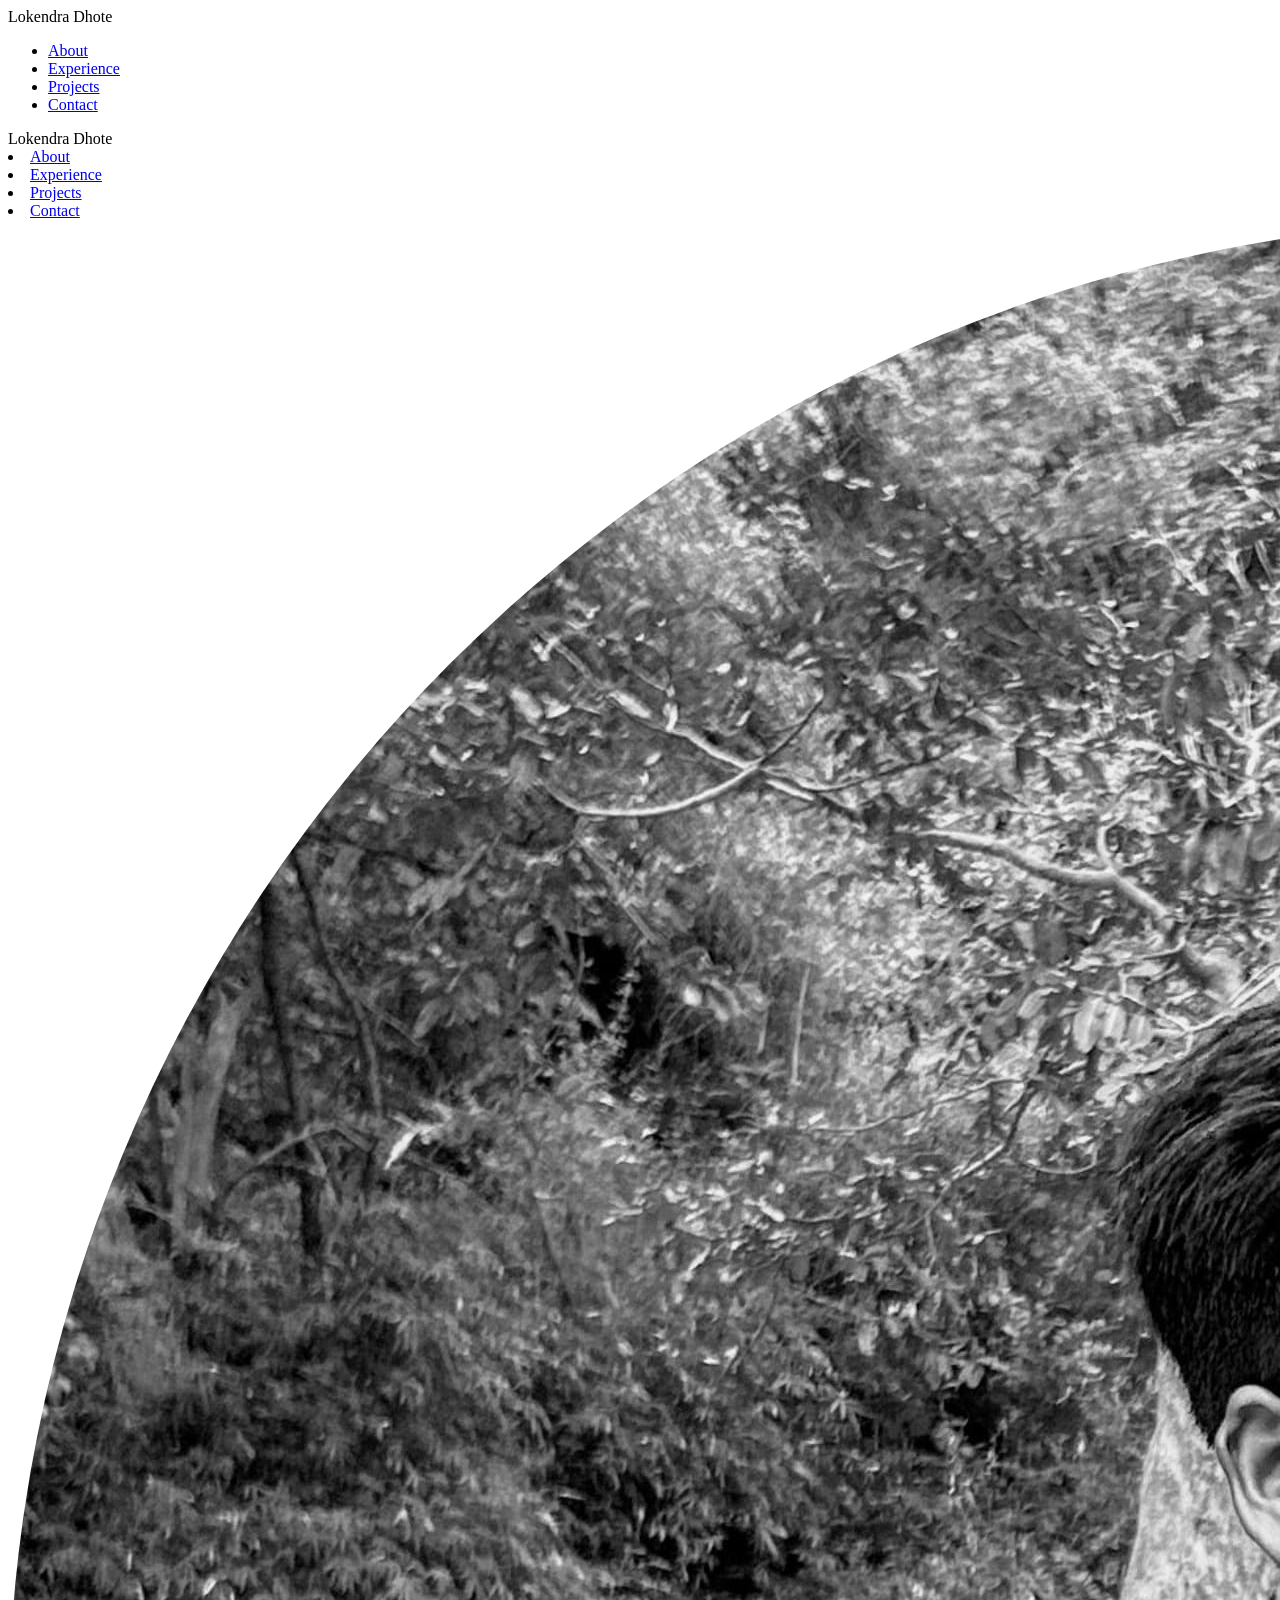
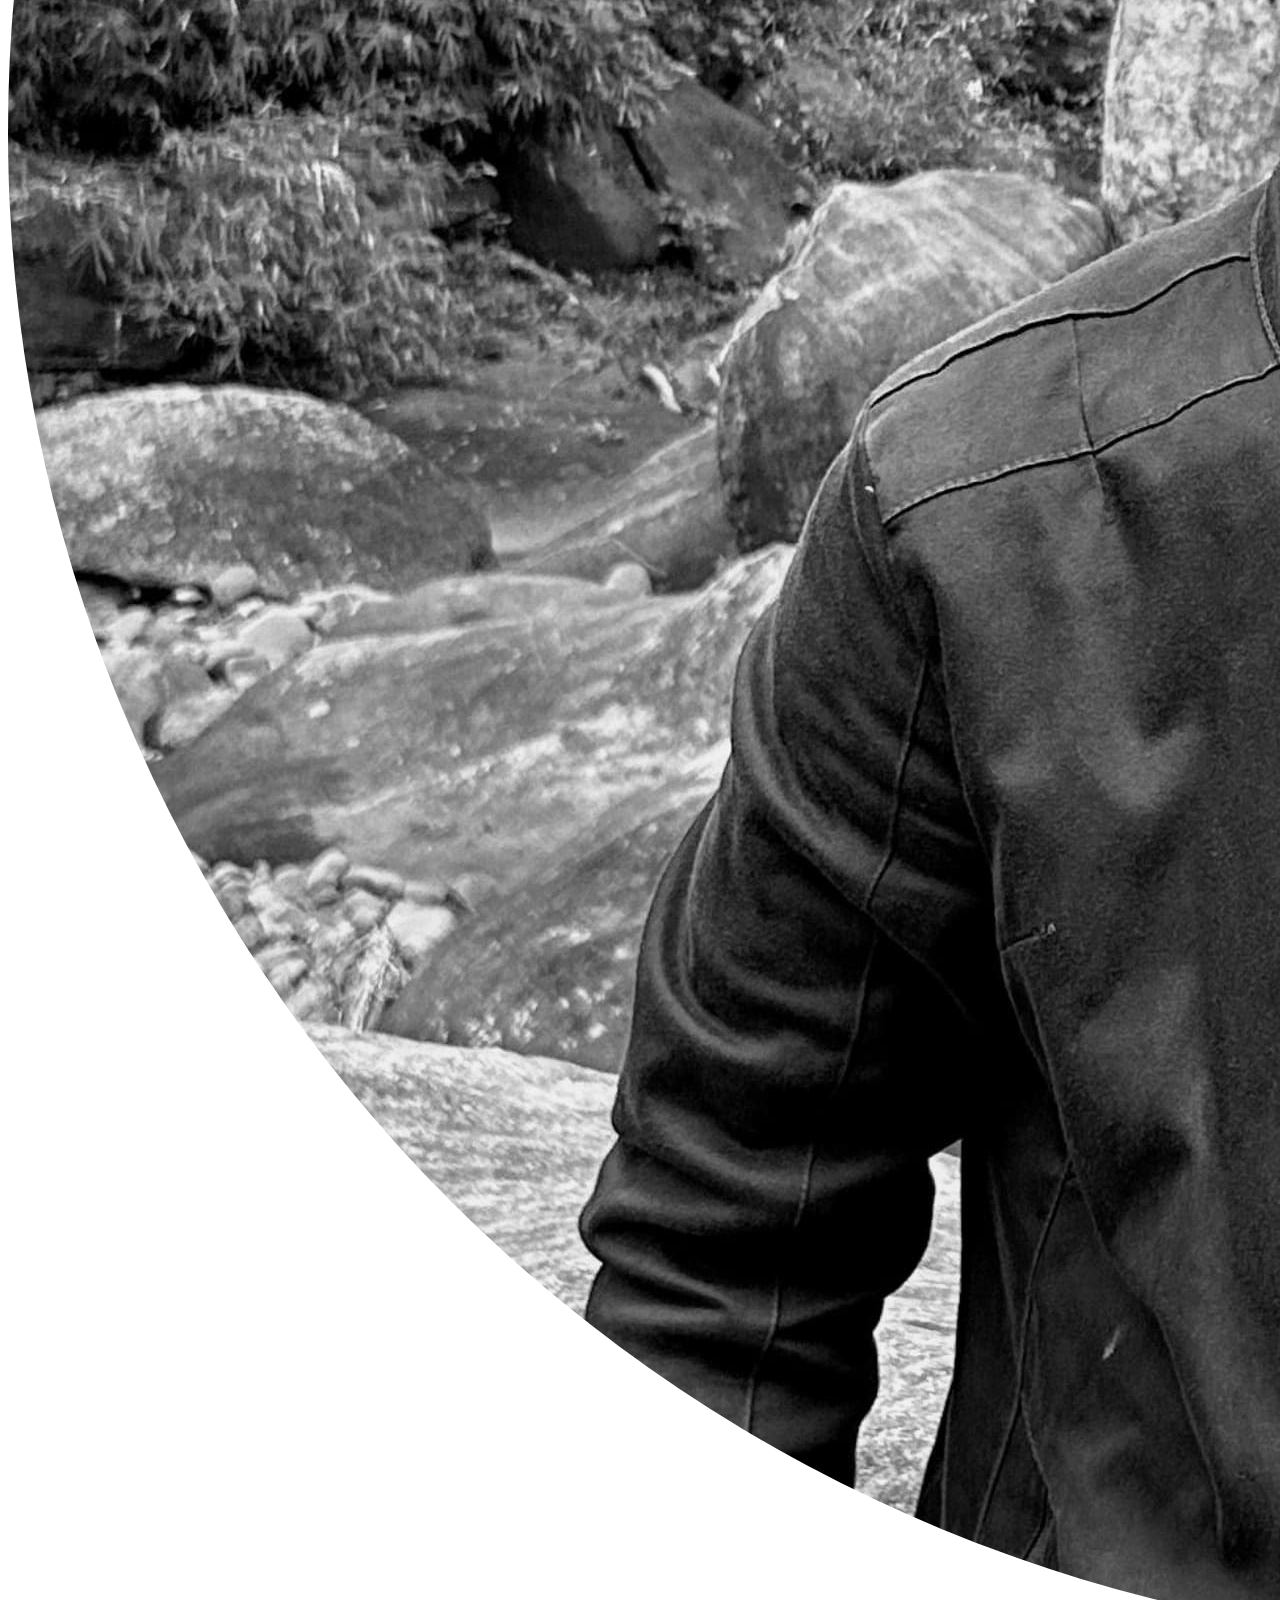
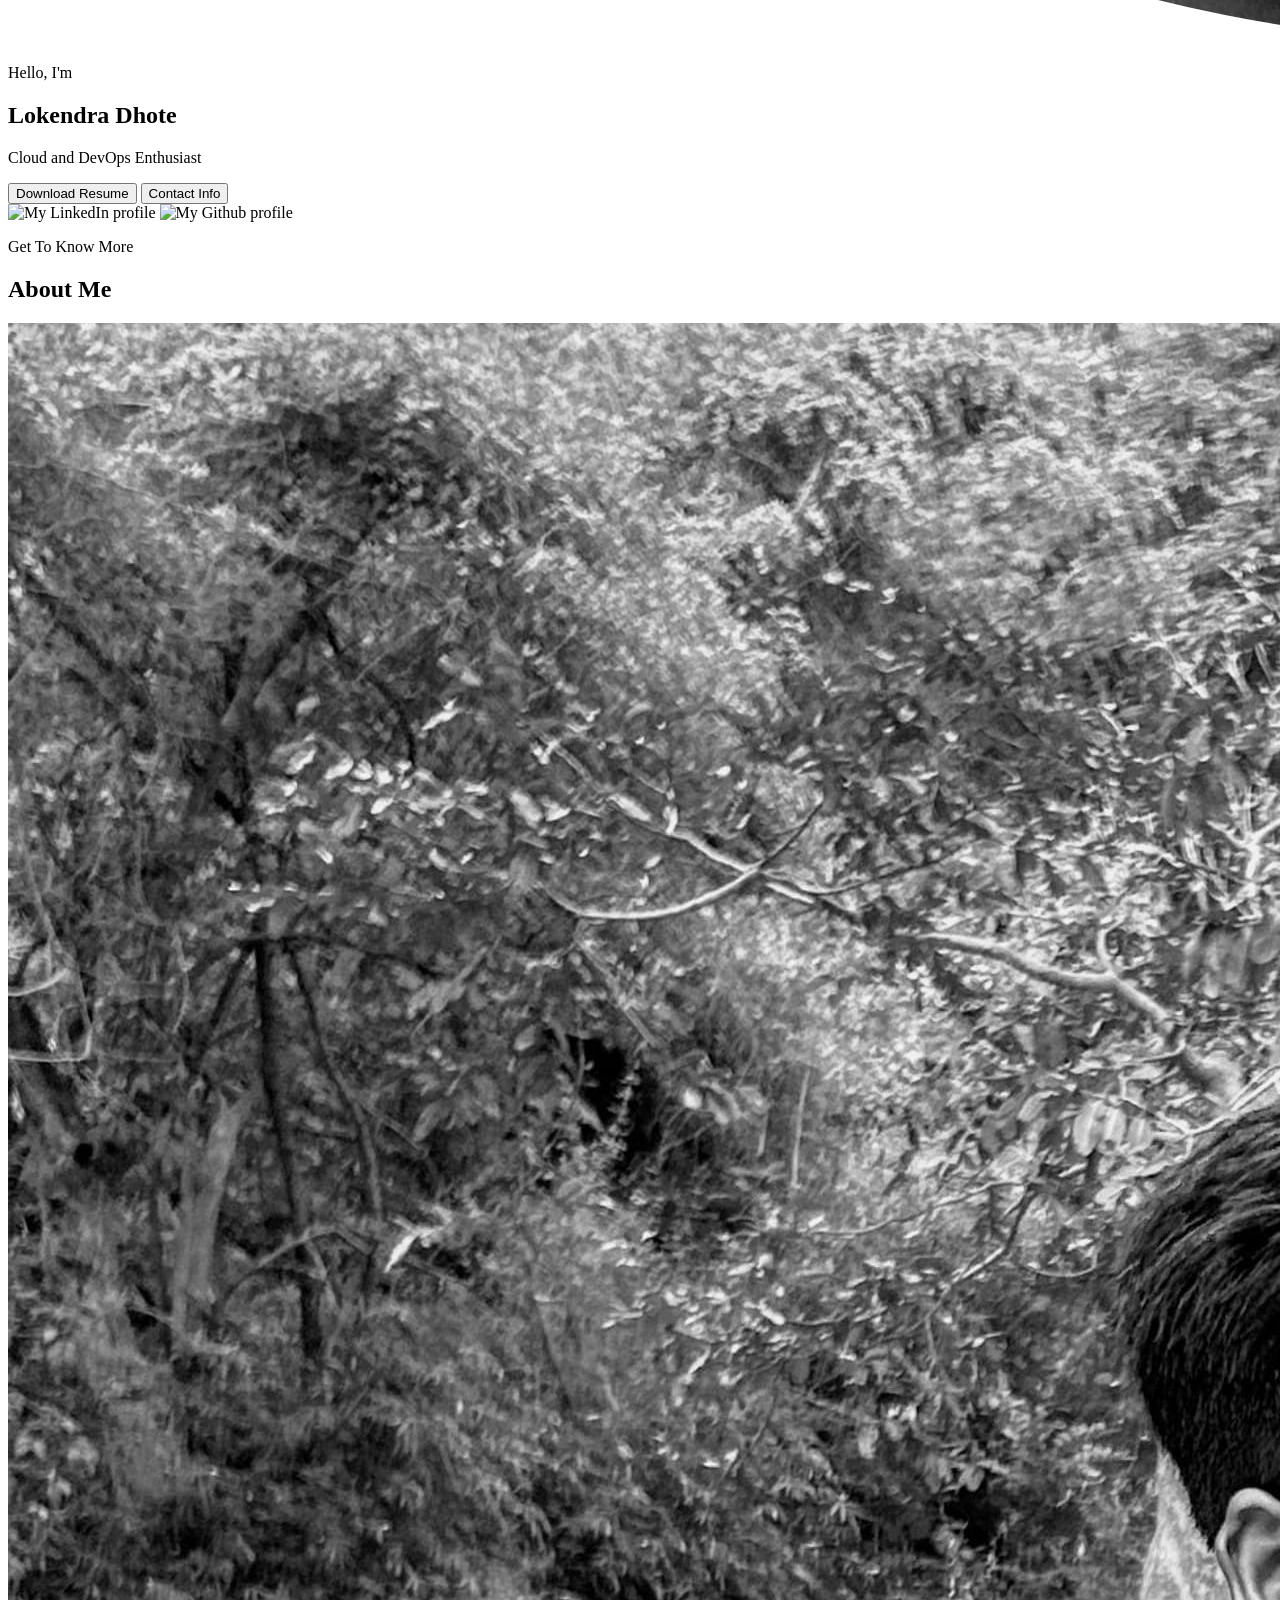
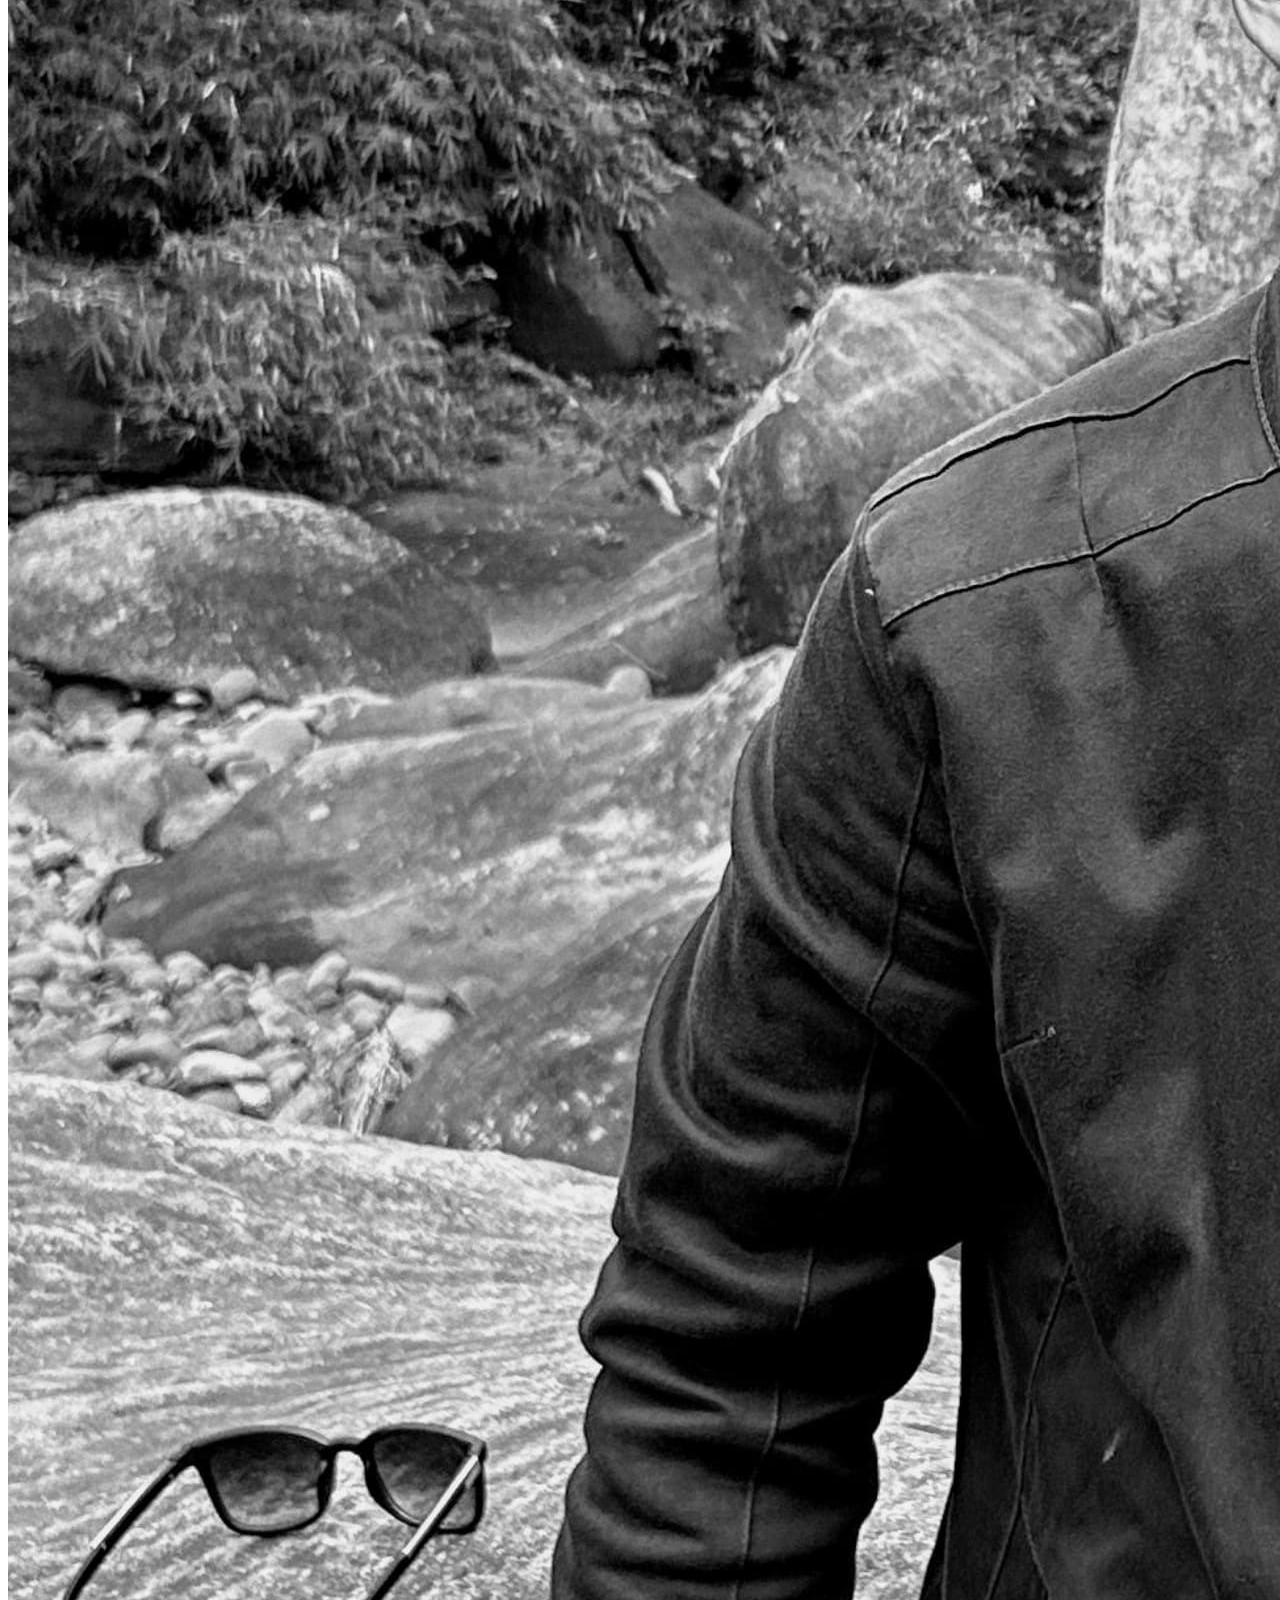
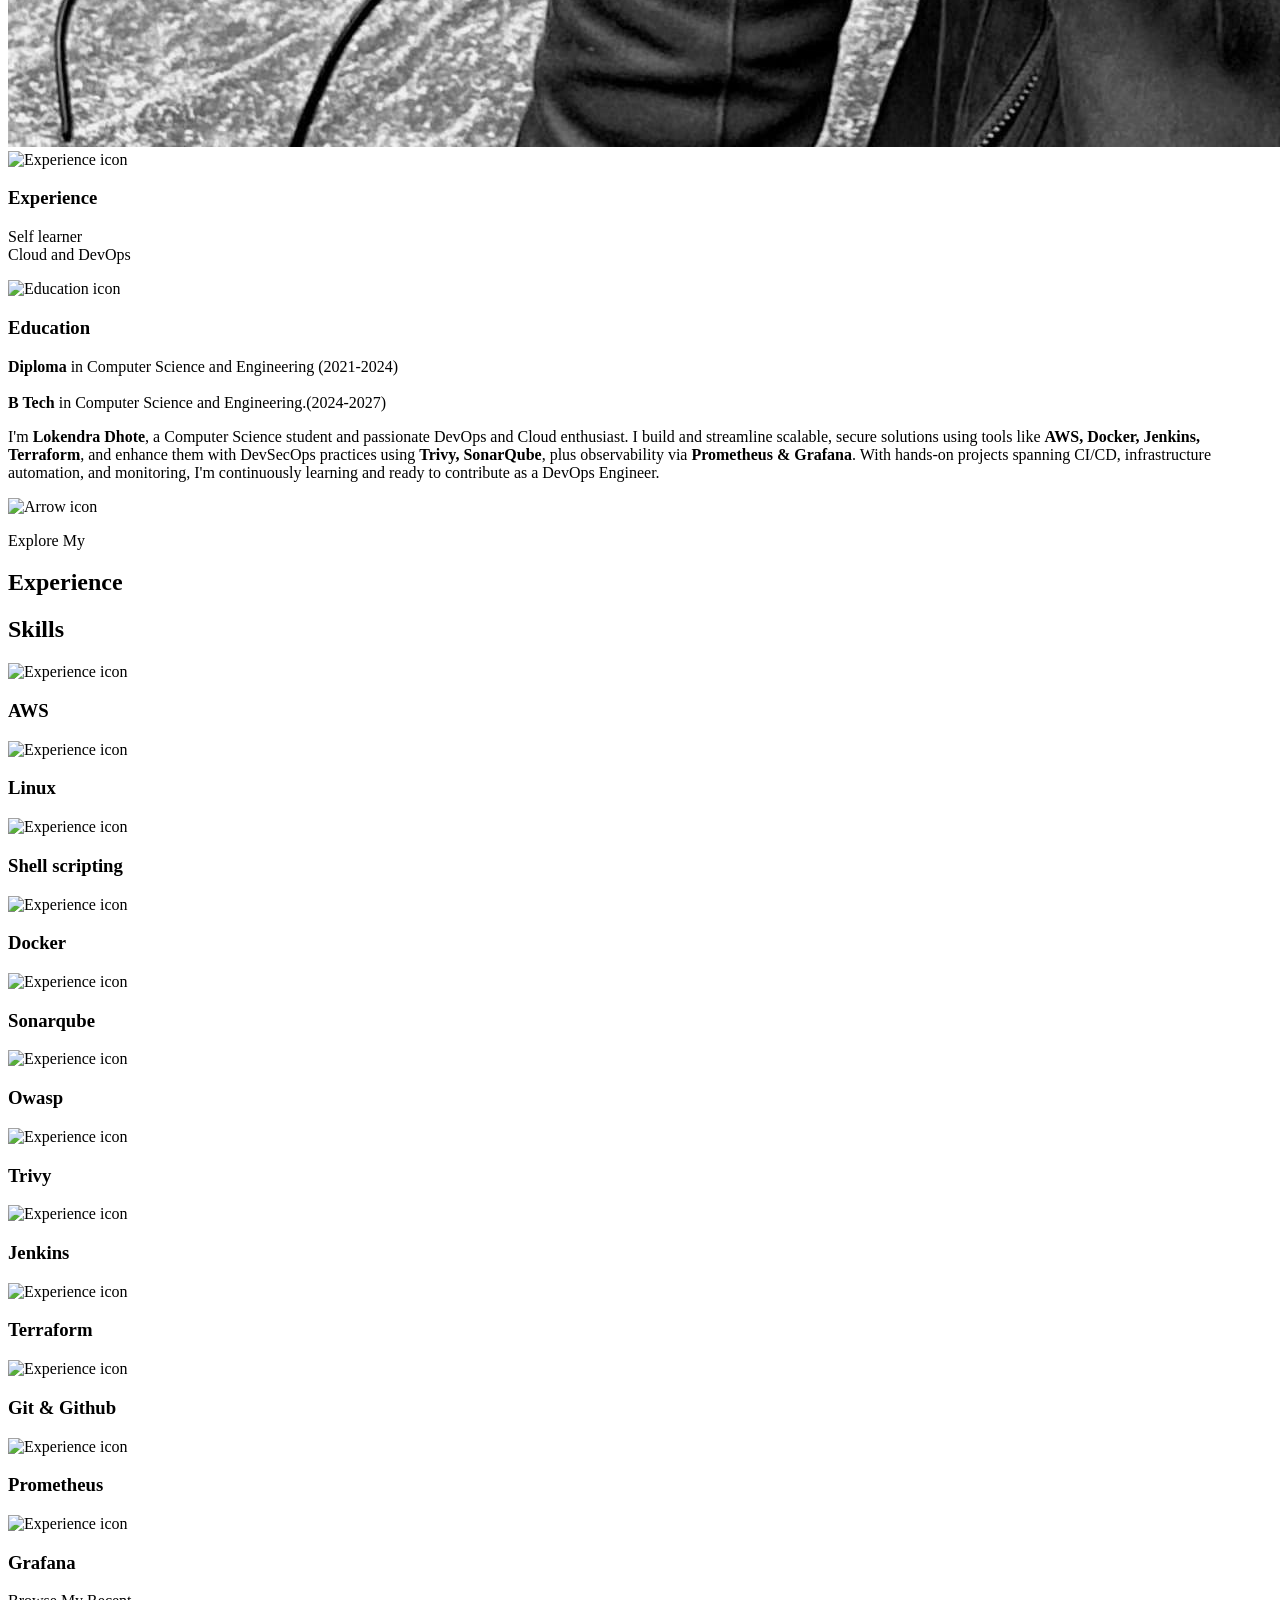
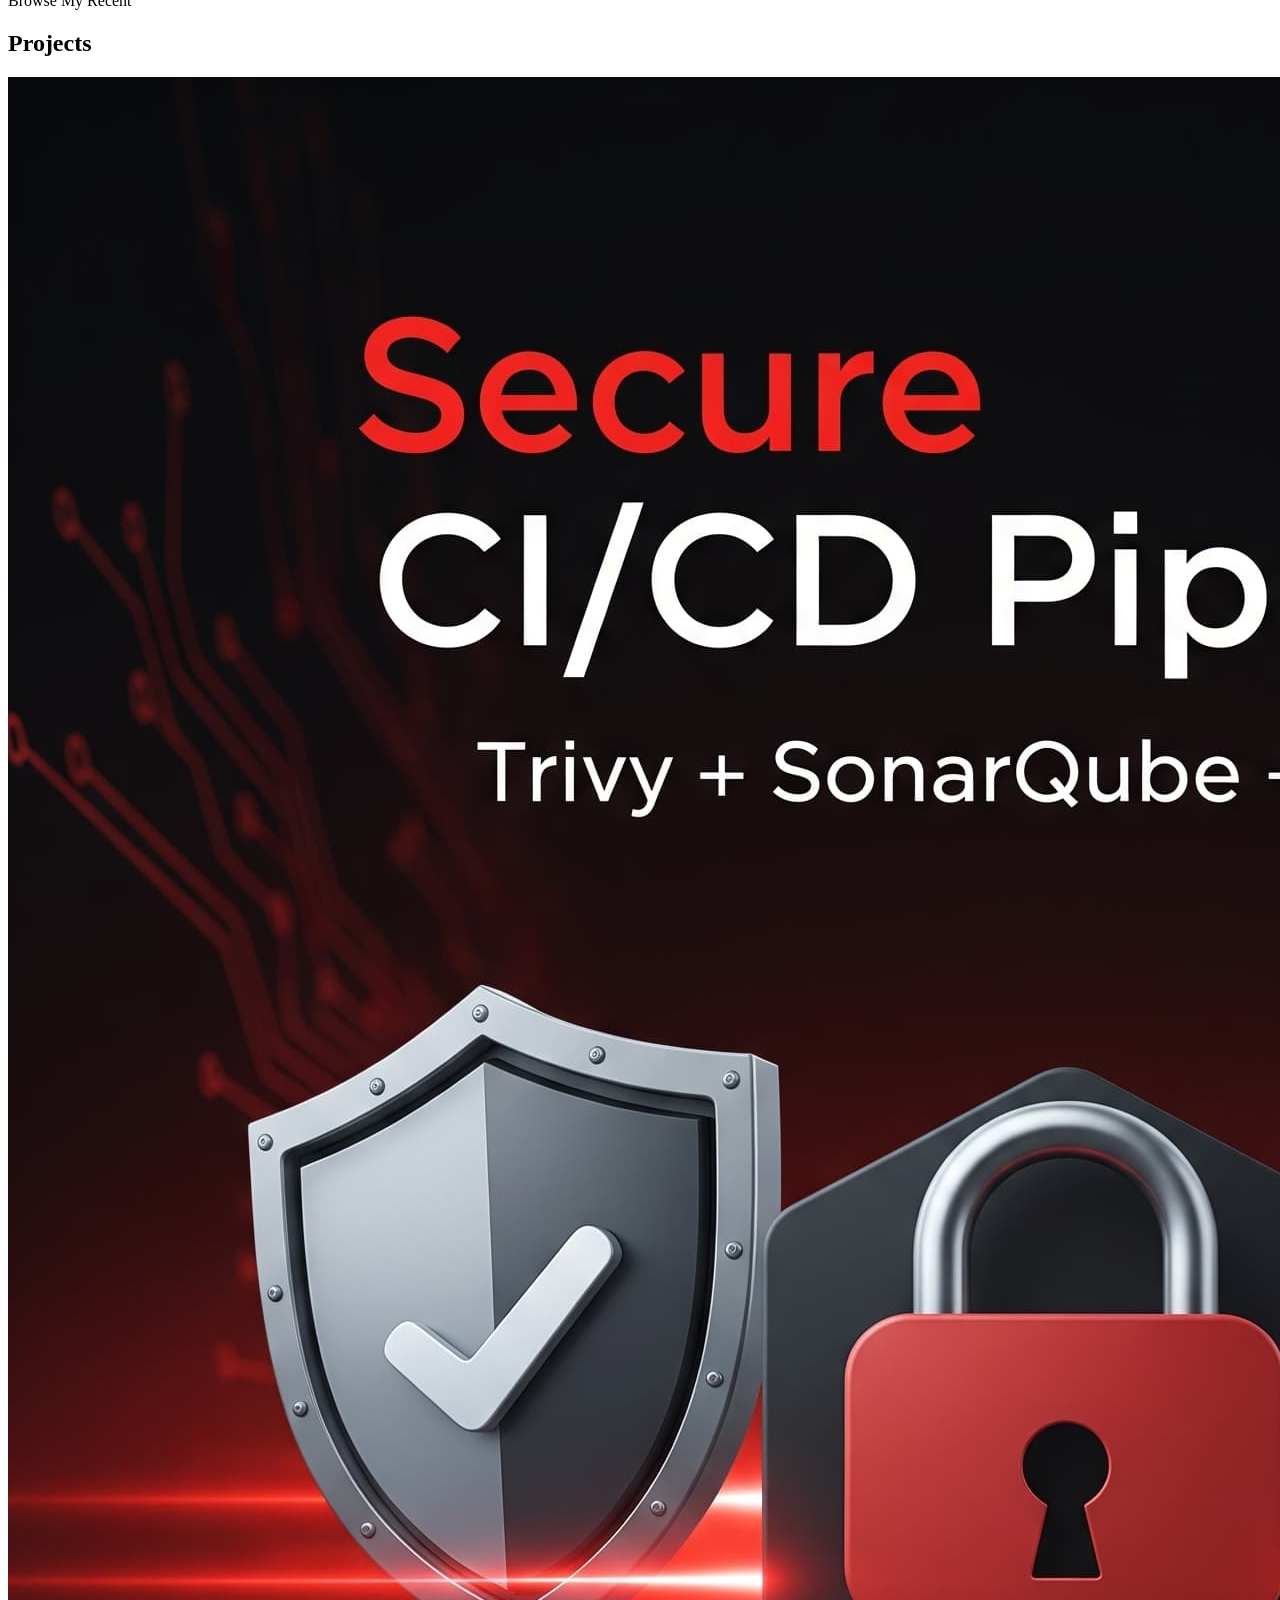
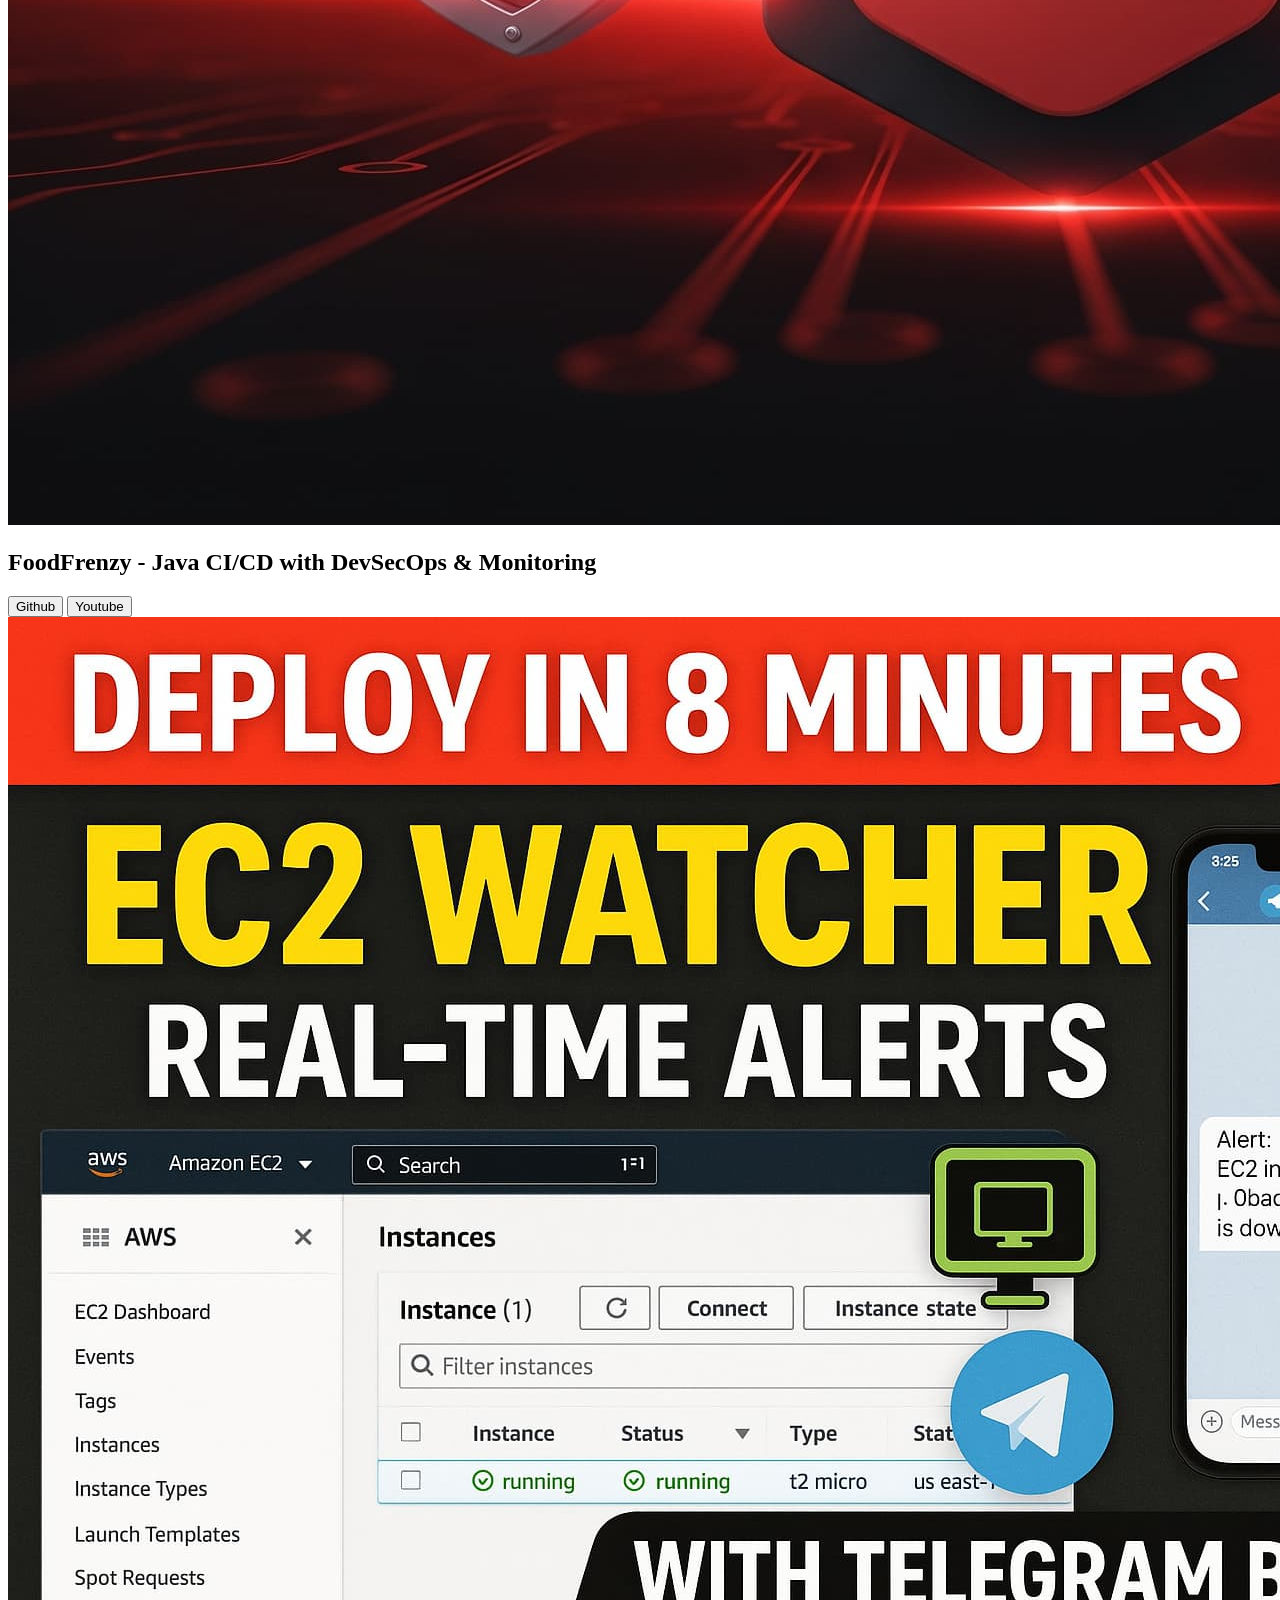
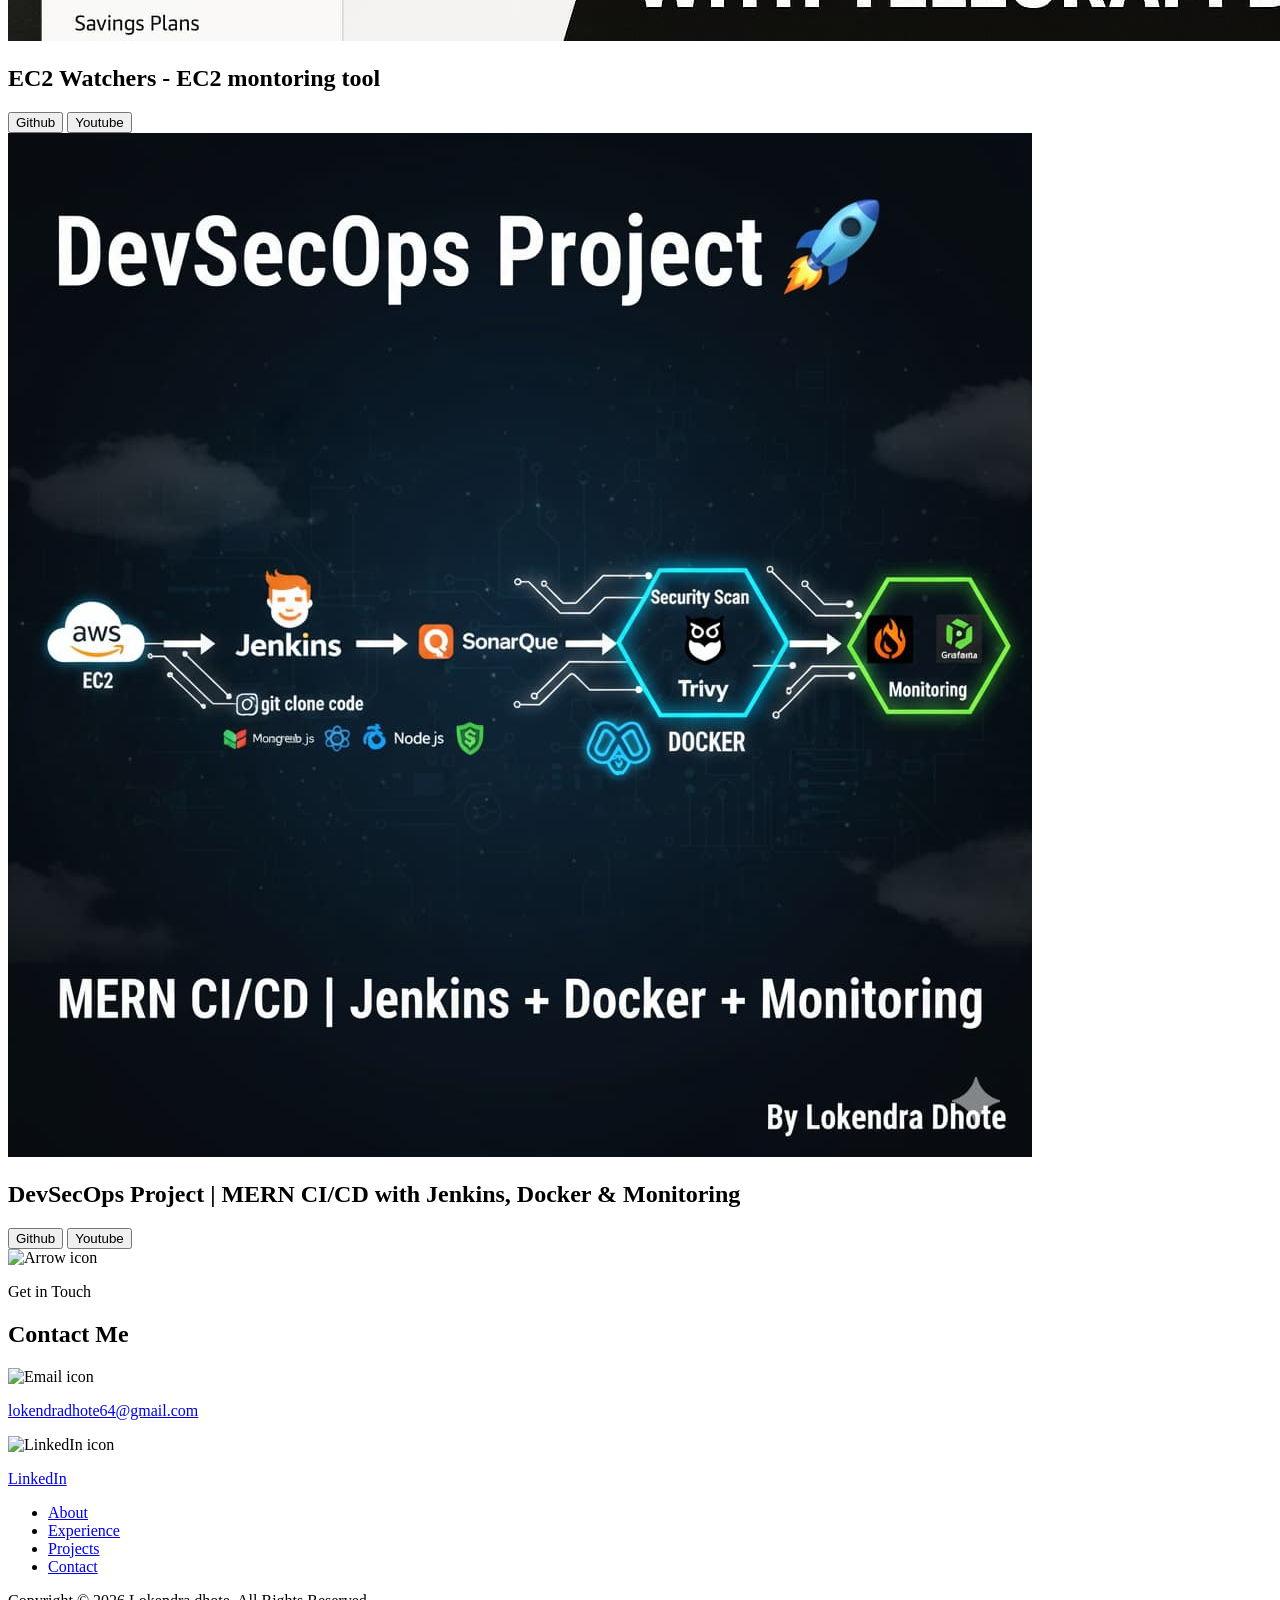
==== index.html @ 04d0d235 "Updated latest resume" ====
<!DOCTYPE html>
<html lang="en">
  <head>
    <meta charset="UTF-8" />
    <meta http-equiv="X-UA-Compatible" content="IE=edge" />
    <meta name="viewport" content="width=device-width, initial-scale=1.0" />
    <title>Lokendra Dhote | DevOps Engineer | AWS | Terraform | Kubernetes</title>
    <meta name="google-site-verification" content="YQ92XKp69DxucgVGc7z92SkNloMF1bHF7aJq-I7CRvs" />
      <meta name="description" content="Lokendra Dhote is a DevOps Engineer specializing in AWS, Terraform, Docker, Kubernetes, Jenkins CI/CD, and Prometheus monitoring. Explore projects and cloud automation expertise." />

  <meta name="keywords" content="Lokendra Dhote, DevOps Engineer, AWS, Terraform, Docker, Kubernetes, Jenkins, Prometheus, CI/CD, Cloud Engineer" />

  <meta name="author" content="Lokendra Dhote" />

  <!-- Open Graph (for LinkedIn sharing) -->
  <meta property="og:title" content="Lokendra Dhote | DevOps Engineer Portfolio" />
  <meta property="og:description" content="DevOps Engineer specializing in AWS, Terraform, Kubernetes, CI/CD and Monitoring." />
  <meta property="og:type" content="website" />
  <meta property="og:url" content="https://lokendradhote.vercel.app/" />
  <meta property="og:image" content="https://lokendradhote.vercel.app/assets/lokendra%20img.jpg" />

    <link rel="stylesheet" href="style.css" />
    <link rel="stylesheet" href="mediaqueries.css" />
    <link rel="canonical" href="https://lokendradhote.vercel.app/" />

    <script type="application/ld+json">
{
  "@context": "https://schema.org",
  "@type": "Person",
  "name": "Lokendra Dhote",
  "url": "https://lokendradhote.vercel.app",
  "image": "https://lokendradhote.vercel.app/assets/lokendra%20img.jpg",
  "jobTitle": "DevOps Engineer",
  "description": "DevOps Engineer specializing in AWS, Terraform, Docker, Kubernetes, Jenkins CI/CD and Monitoring.",
  "sameAs": [
    "https://www.linkedin.com/in/lokendra-dhote-b47152257",
    "https://github.com/lokendradhote"
  ]
}
</script>


  </head>
  <body>


    <nav id="desktop-nav">
      <div class="logo">Lokendra Dhote  </div>
      <div>
        <ul class="nav-links">
          <li><a href="#about">About</a></li>
          <li><a href="#experience">Experience</a></li>
          <li><a href="#projects">Projects</a></li>
          <li><a href="#contact">Contact</a></li>
        </ul>
      </div>
    </nav>
    <nav id="hamburger-nav">
      <div class="logo">Lokendra Dhote</div>
      <div class="hamburger-menu">
        <div class="hamburger-icon" onclick="toggleMenu()">
          <span></span>
          <span></span>
          <span></span>
        </div>
        <div class="menu-links">
          <li><a href="#about" onclick="toggleMenu()">About</a></li>
          <li><a href="#experience" onclick="toggleMenu()">Experience</a></li>
          <li><a href="#projects" onclick="toggleMenu()">Projects</a></li>
          <li><a href="#contact" onclick="toggleMenu()">Contact</a></li>
        </div>
      </div>
    </nav>
    <section id="profile">
      <div class="section__pic-container">
        <img src="./assets/lokendra img.jpg" style="border-radius: 50%;" alt="Lokendra Dhote img" />
      </div>
      <div class="section__text">
        <p class="section__text__p1">Hello, I'm</p>
        <h1 class="title">Lokendra Dhote</h1>
        
        <p class="section__text__p2">Cloud and DevOps Enthusiast</p>
        <div class="btn-container">
          <button
            class="btn btn-color-2"
            onclick="window.open('assets/Lokendra Dhote 02 2026 devops resume.pdf')"
          >
            Download Resume
          </button>
          <button class="btn btn-color-1" onclick="location.href='./#contact'">
            Contact Info
          </button>
        </div>
        <div id="socials-container">
          <img
            src="./assets/linkedin.png"
            alt="My LinkedIn profile"
            class="icon"
            onclick="location.href='https://www.linkedin.com/in/lokendra-dhote-b47152257/'"
          />
          <img
            src="./assets/github.png"
            alt="My Github profile"
            class="icon"
            onclick="location.href='https://github.com/lokendradhote'"
          />
        </div>
      </div>
    </section>
    <section id="about">
      <p class="section__text__p1">Get To Know More</p>
      <h1 class="title">About Me</h1>
      <div class="section-container">
        <div class="section__pic-container">
          <img
            src="./assets/lokendra img.jpg"
            alt="Profile picture"
            class="about-pic"
          />
        </div>
        <div class="about-details-container">
          <div class="about-containers">
            <div class="details-container">
              <img
                src="./assets/experience.png"
                alt="Experience icon"
                class="icon"
              />
              <h3>Experience</h3>
              <p> Self learner  <br />Cloud and DevOps</p>
            </div>
            <div class="details-container">
              <img
                src="./assets/education.png"
                alt="Education icon"
                class="icon"
              />
              <h3>Education</h3>
              <p> <b>Diploma</b> in Computer Science and Engineering (2021-2024)<br /> <br> <b>B Tech</b> in Computer Science and Engineering.(2024-2027)</p>
            </div>
          </div>
          <div class="text-container">
            <p>
              I'm <strong>Lokendra Dhote</strong>, a Computer Science student and passionate DevOps and Cloud enthusiast.
    I build and streamline scalable, secure solutions using tools like <strong>AWS, Docker, Jenkins, Terraform</strong>,
    and enhance them with DevSecOps practices using <strong>Trivy, SonarQube</strong>, plus observability via
    <strong>Prometheus & Grafana</strong>. With hands-on projects spanning CI/CD, infrastructure automation, and monitoring,
    I'm continuously learning and ready to contribute as a DevOps Engineer.
            </p>
          </div>
        </div>
      </div>
      <img
        src="./assets/arrow.png"
        alt="Arrow icon"
        class="icon arrow"
        onclick="location.href='./#experience'"
      />
    </section>
    <section id="experience">
      <p class="section__text__p1">Explore My</p>
      <h1 class="title">Experience</h1>
      <div class="experience-details-container">
        <div class="about-containers">
          <div class="details-container">
            <h2 class="experience-sub-title">Skills</h2>
            <div class="article-container">
              <article>
                <img
                  src="./assets/checkmark.png"
                  alt="Experience icon"
                  class="icon"
                />
                <div>
                  <h3>AWS </h3>
                  <p> </p> 
                </div>
              </article>
              <article>
                <img
                  src="./assets/checkmark.png"
                  alt="Experience icon"
                  class="icon"
                />
                <div>
                  <h3>Linux</h3>
                  <p></p>
                </div>
              </article>
              <article>
                <img
                  src="./assets/checkmark.png"
                  alt="Experience icon"
                  class="icon"
                />
                
                <div>
                  <h3>Shell scripting</h3>
                  <p></p>
                </div>
              </article>
              <article>
                <img
                src="./assets/checkmark.png"
                alt="Experience icon"
                class="icon"
                />
                <div>
                  <h3>Docker </h3>
                  <p></p>
                </div>
              </article>
              <article>
                <img
                src="./assets/checkmark.png"
                alt="Experience icon"
                class="icon"
                />
                <div>
                  <h3>Sonarqube</h3>
                  <p></p>
                </div>
              </article>

              <article>
                <img
                src="./assets/checkmark.png"
                alt="Experience icon"
                class="icon"
                />
                <div>
                  <h3>Owasp</h3>
                  <p></p>
                </div>
              </article>

              <article>
                <img
                src="./assets/checkmark.png"
                alt="Experience icon"
                class="icon"
                />
                <div>
                  <h3>Trivy</h3>
                  <p></p>
                </div>
              </article>

              
              <article>
                <img
                src="./assets/checkmark.png"
                alt="Experience icon"
                class="icon"
                />
                <div>
                  <h3>Jenkins</h3>
                  <p></p>
                </div>
              </article>
              <article>
                <img
                src="./assets/checkmark.png"
                alt="Experience icon"
                class="icon"
                />
                <div>
                  <h3>Terraform</h3>
                  <p></p>
                </div>
              </article>
              <article>
                <img
                  src="./assets/checkmark.png"
                  alt="Experience icon"
                  class="icon"
                />
                <div>
                  <h3>Git & Github</h3>
                  <p></p>
                </div>
              </article>
              <article>
                <img
                  src="./assets/checkmark.png"
                  alt="Experience icon"
                  class="icon"
                />
                <div>
                  <h3>Prometheus</h3>
                  <p></p>
                </div>
               
              </article>
              <article>
                <img
                  src="./assets/checkmark.png"
                  alt="Experience icon"
                  class="icon"
                />
                <div>
                  <h3>Grafana</h3>
                  <p></p>
                </div>
               
              </article>
             
            </div>
          </div>




    </section>




    <section id="projects">
      <p class="section__text__p1">Browse My Recent</p>
      <h1 class="title">Projects</h1>
      <div class="experience-details-container">
        <div class="about-containers">
          <div class="details-container color-container">
            <div class="article-container">
              <img
                src="./assets/Foodfrenzy cicd.jpg"
                alt="Project 1"
                class="project-img"
              />
            </div>
            <h2 class="experience-sub-title project-title">FoodFrenzy - Java CI/CD with DevSecOps & Monitoring </h2>
            <div class="btn-container">
              <button
                class="btn btn-color-2 project-btn"
                onclick="location.href='https://github.com/lokendradhote/FoodFrenzy-CICD' "
              >
                Github
              </button>
              <button
                class="btn btn-color-2 project-btn"
                onclick="location.href='https://youtu.be/o_GlbzHFqzA?si=vlzXwPFNLecw0KeQ'"
              >
                 Youtube
              </button>
            </div>
          </div>

          <div class="details-container color-container">
            <div class="article-container">
              <img
                src="./assets/ec2 watchers thumbnail v2.jpg"
                alt="Project 2"
                class="project-img"
              />
            </div>
            <h2 class="experience-sub-title project-title">EC2 Watchers - EC2 montoring tool </h2>
            <div class="btn-container">
              <button
                class="btn btn-color-2 project-btn"
                onclick="location.href='https://github.com/lokendradhote/EC2-Watchers'"
              >
                Github
              </button>
              <button
                class="btn btn-color-2 project-btn"
                onclick="location.href='https://youtu.be/aqIVOLbxSBQ?si=fP04LBKbSthYEVMJ'"
              >
                 Youtube
              </button>
            </div>
          </div>

          <div class="details-container color-container">
            <div class="article-container">
              <img
                src="./assets/devsecops cicd.jpg"
                alt="Project 3"
                class="project-img"
              />
            </div>
            <h2 class="experience-sub-title project-title">DevSecOps Project | MERN CI/CD with Jenkins, Docker & Monitoring</h2>
            <div class="btn-container">
              <button
                class="btn btn-color-2 project-btn"
                onclick="location.href='https://github.com/lokendradhote/Indore-Route-Pathfinder-cicd.git '"
              >
                Github
              </button>
              <button
                class="btn btn-color-2 project-btn"
                onclick="location.href='https://youtu.be/xhOYr-N4rRw?si=8coeaPIPBi8_SQnp'"
              >
                Youtube
              </button>
            </div>
          </div>
        </div>
      </div>
      <img
        src="./assets/arrow.png"
        alt="Arrow icon"
        class="icon arrow"
        onclick="location.href='./#contact'"
      />
    </section>

    <section id="contact">
      <p class="section__text__p1">Get in Touch</p>
      <h1 class="title">Contact Me</h1>
      <div class="contact-info-upper-container">
        <div class="contact-info-container">
          <img
            src="./assets/email.png"
            alt="Email icon"
            class="icon contact-icon email-icon"
          />
          <p><a href="mailto:lokendradhote64@gmail.com">lokendradhote64@gmail.com</a></p>
        </div>
        <div class="contact-info-container">
          <img
            src="./assets/linkedin.png"
            alt="LinkedIn icon"
            class="icon contact-icon"
          />
          <p><a href="https://www.linkedin.com/in/lokendra-dhote-b47152257/">LinkedIn</a></p>
        </div>
      </div>
    </section>
    <footer>
      <nav>
        <div class="nav-links-container">
          <ul class="nav-links">
            <li><a href="#about">About</a></li>
            <li><a href="#experience">Experience</a></li>
            <li><a href="#projects">Projects</a></li>
            <li><a href="#contact">Contact</a></li>
          </ul>
        </div>
      </nav>
      <p>Copyright &#169; 2026 Lokendra dhote. All Rights Reserved.</p>
    </footer>
    <script src="script.js"></script>
  </body>
</html>
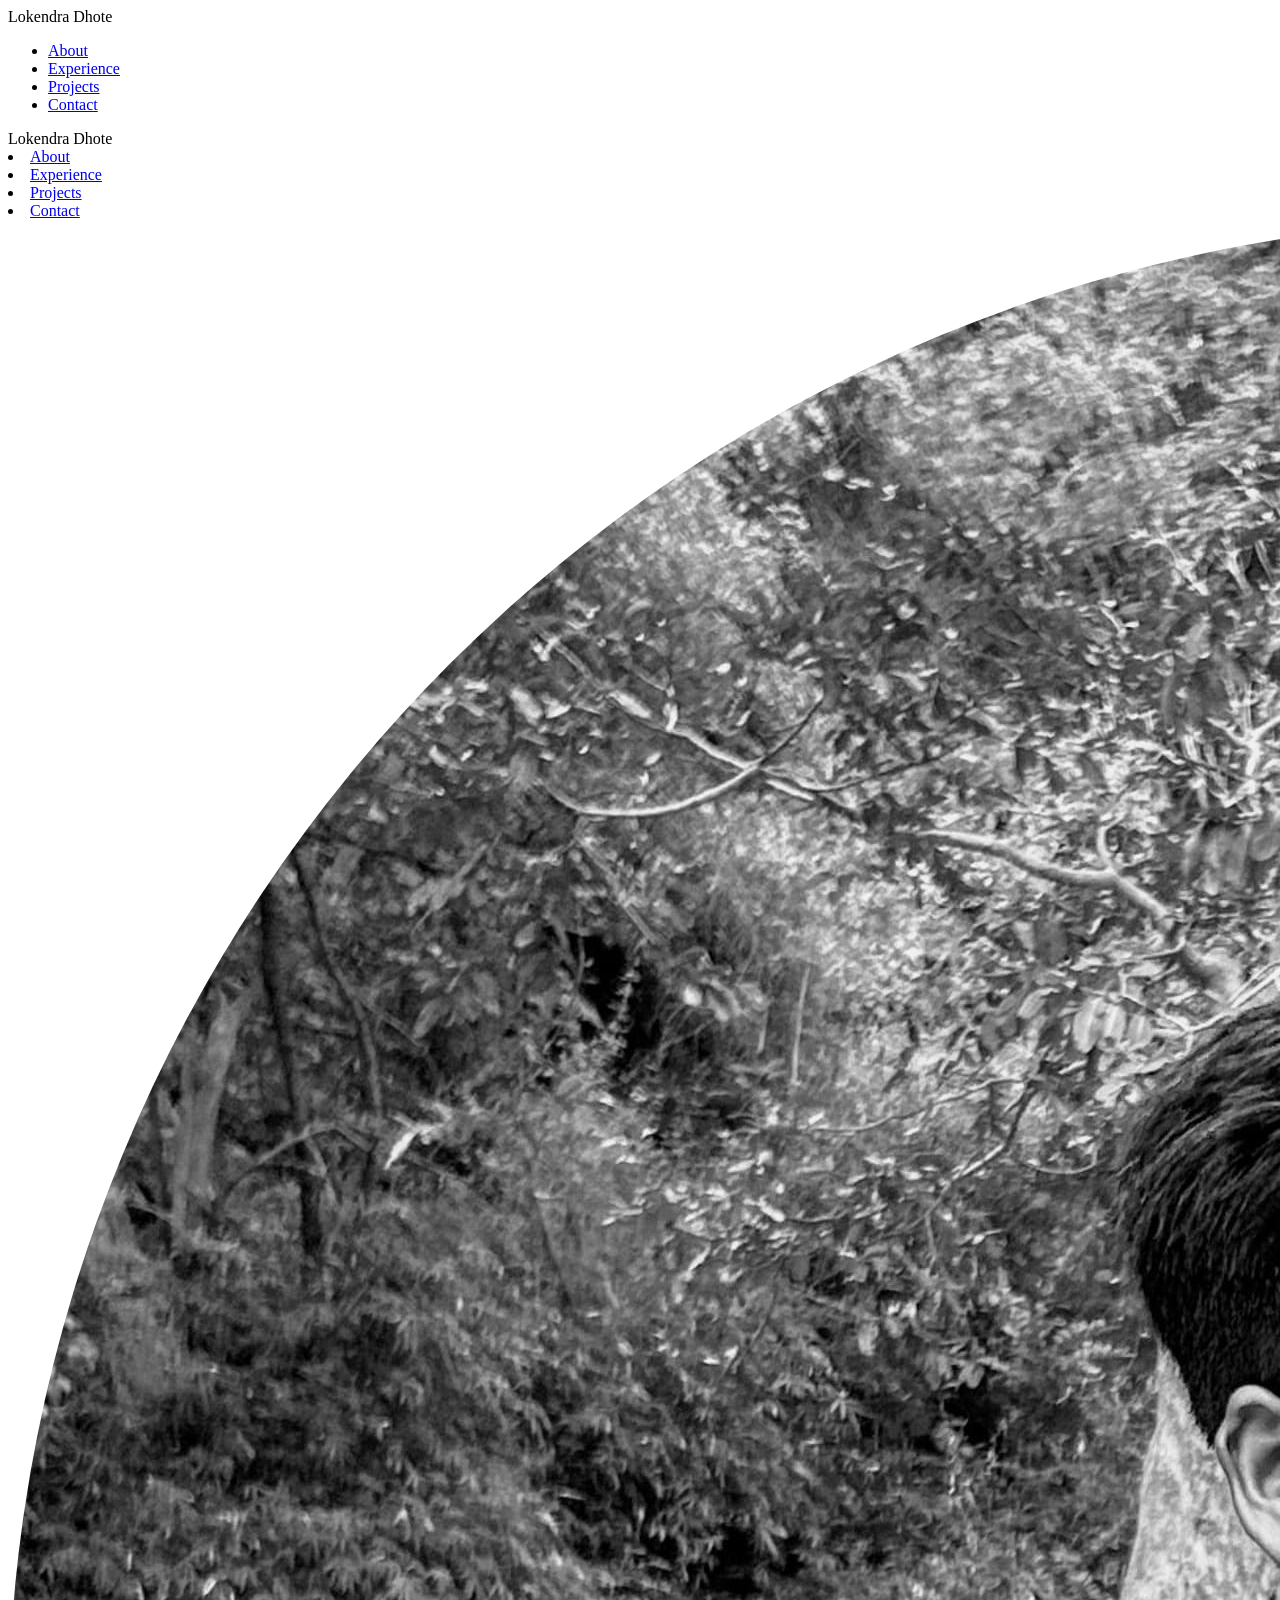
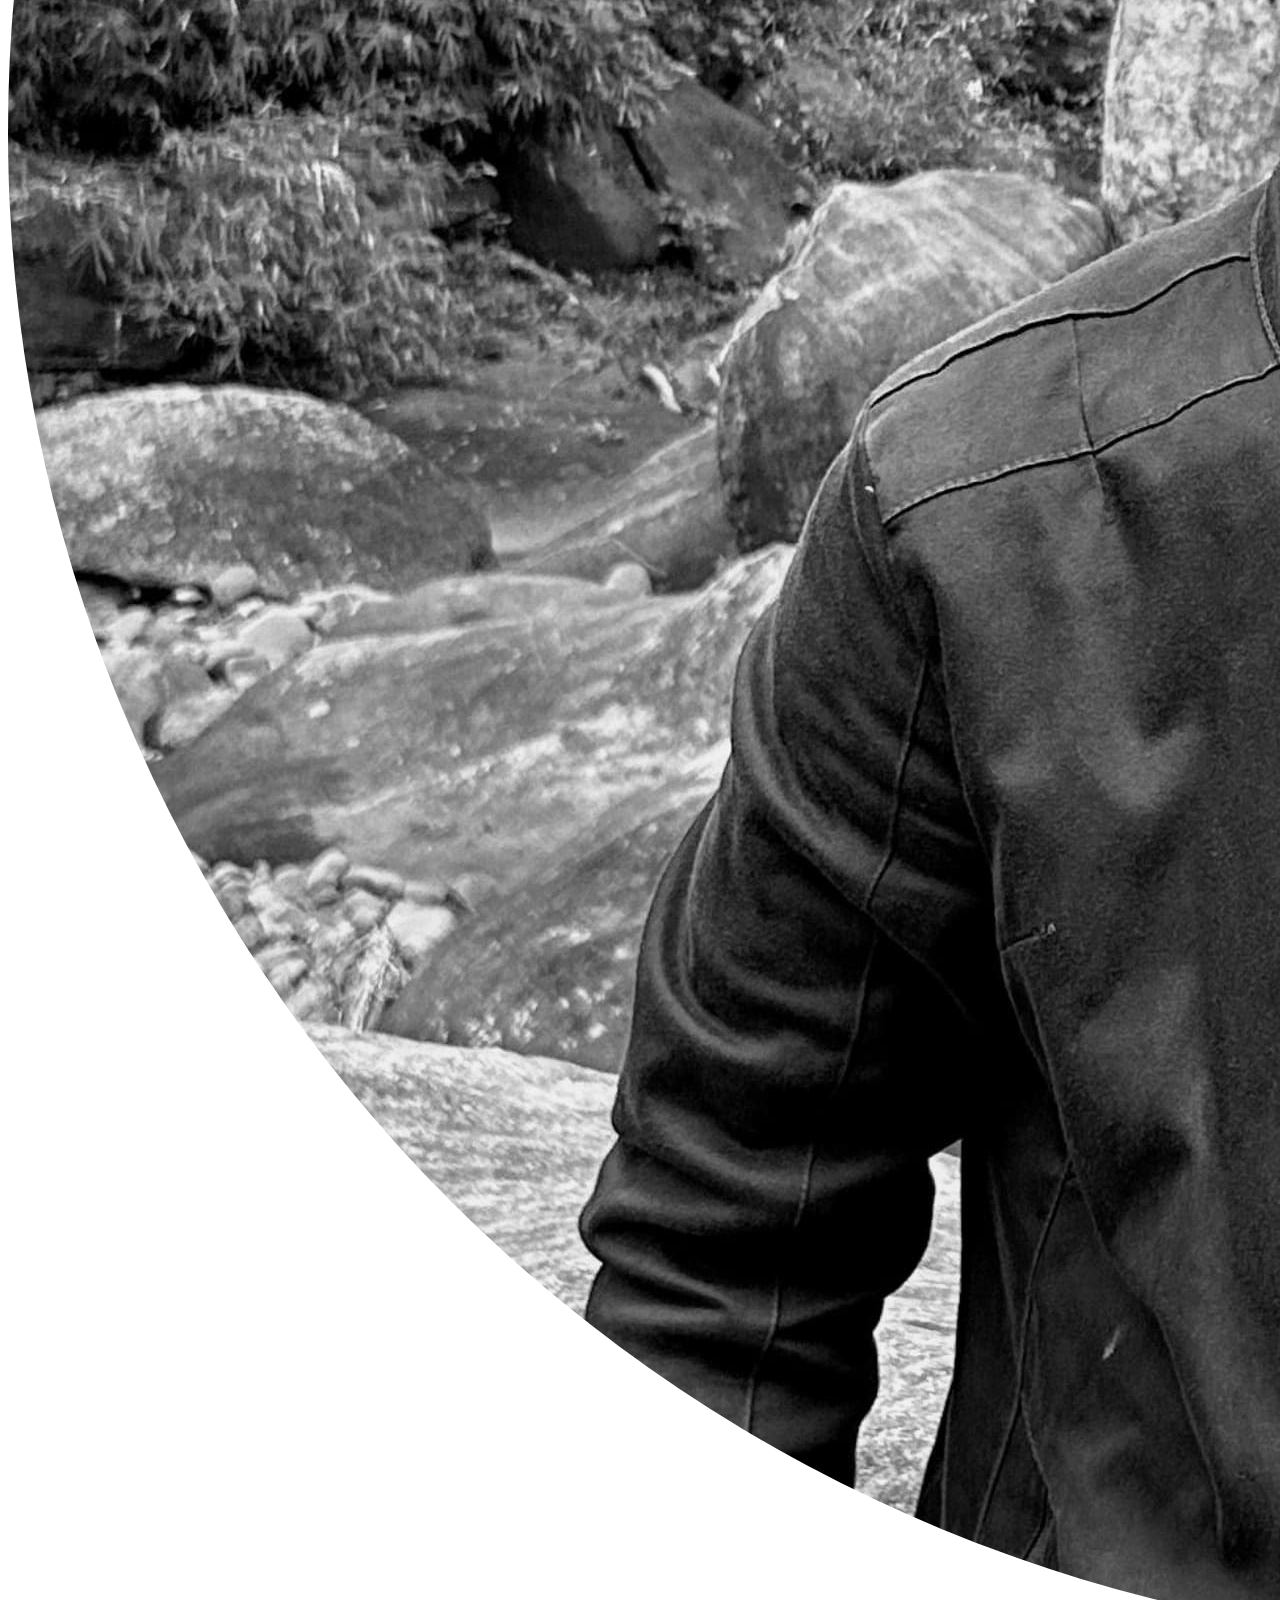
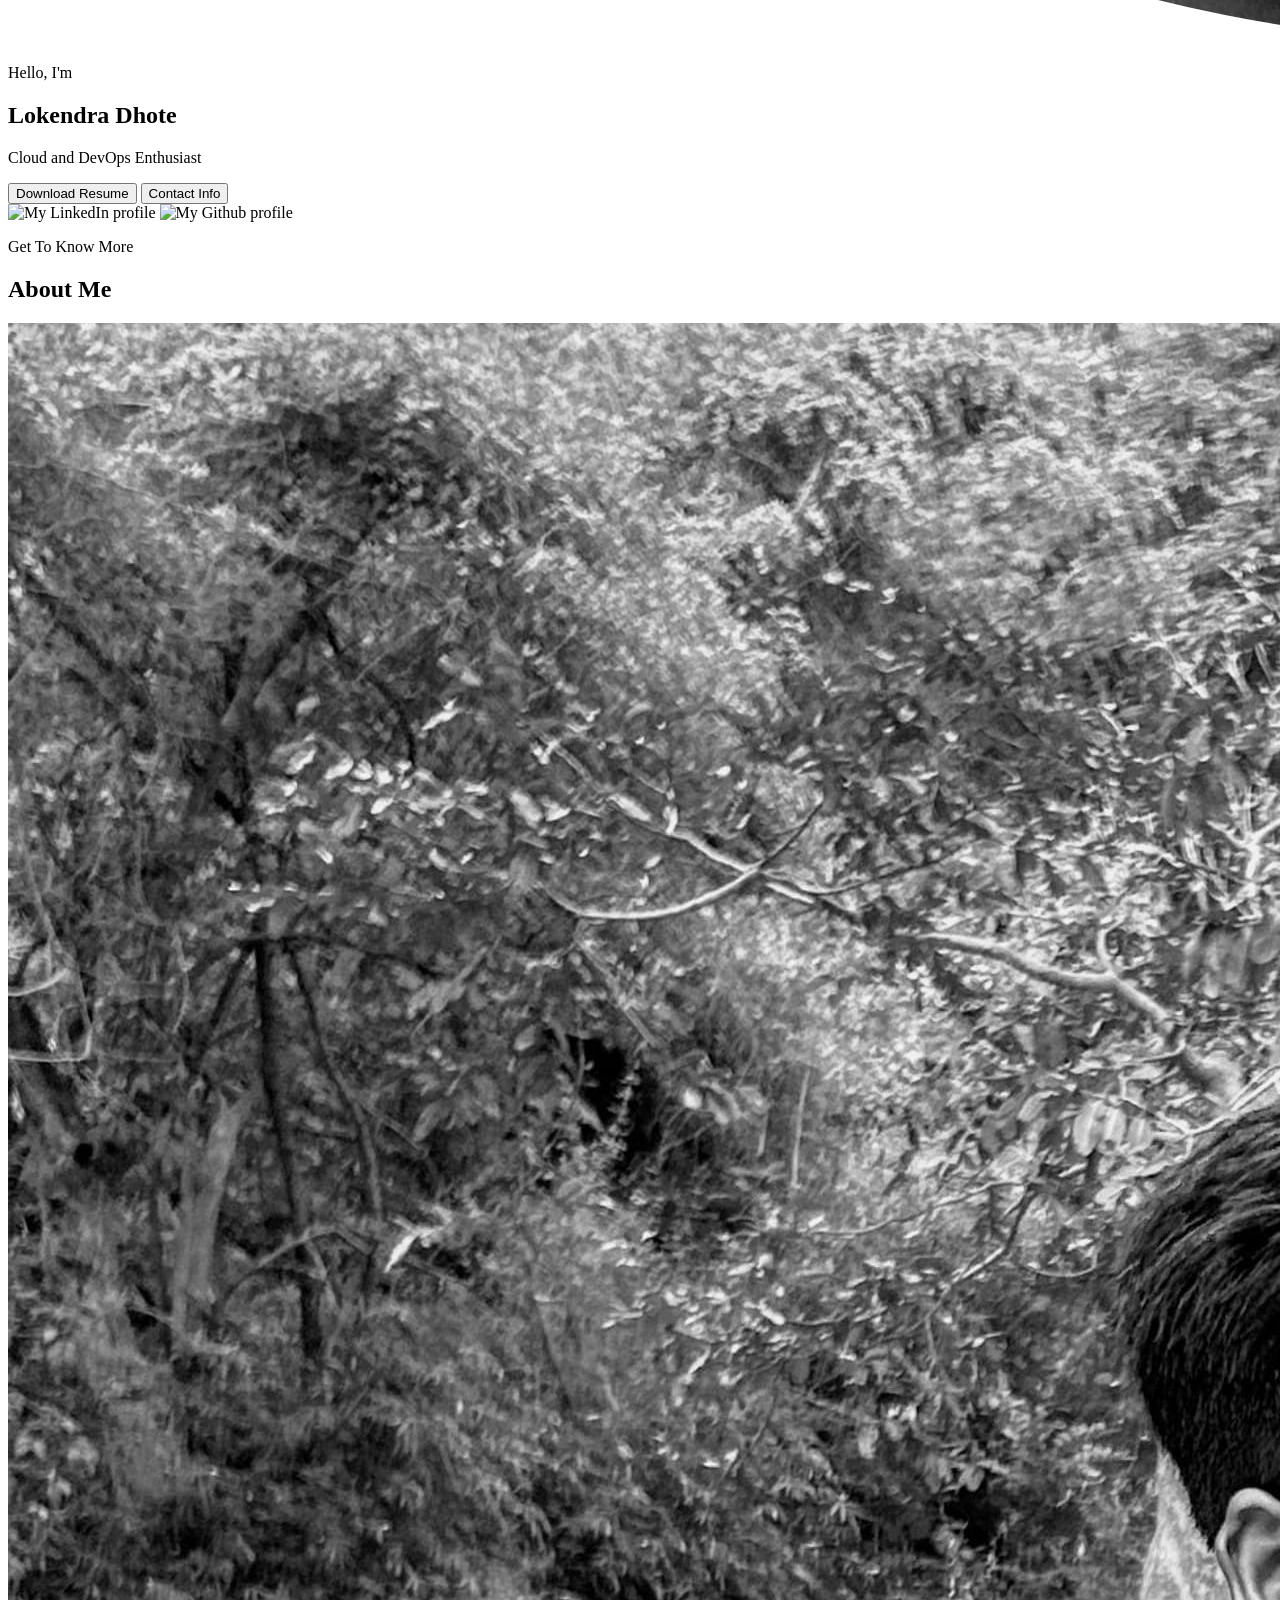
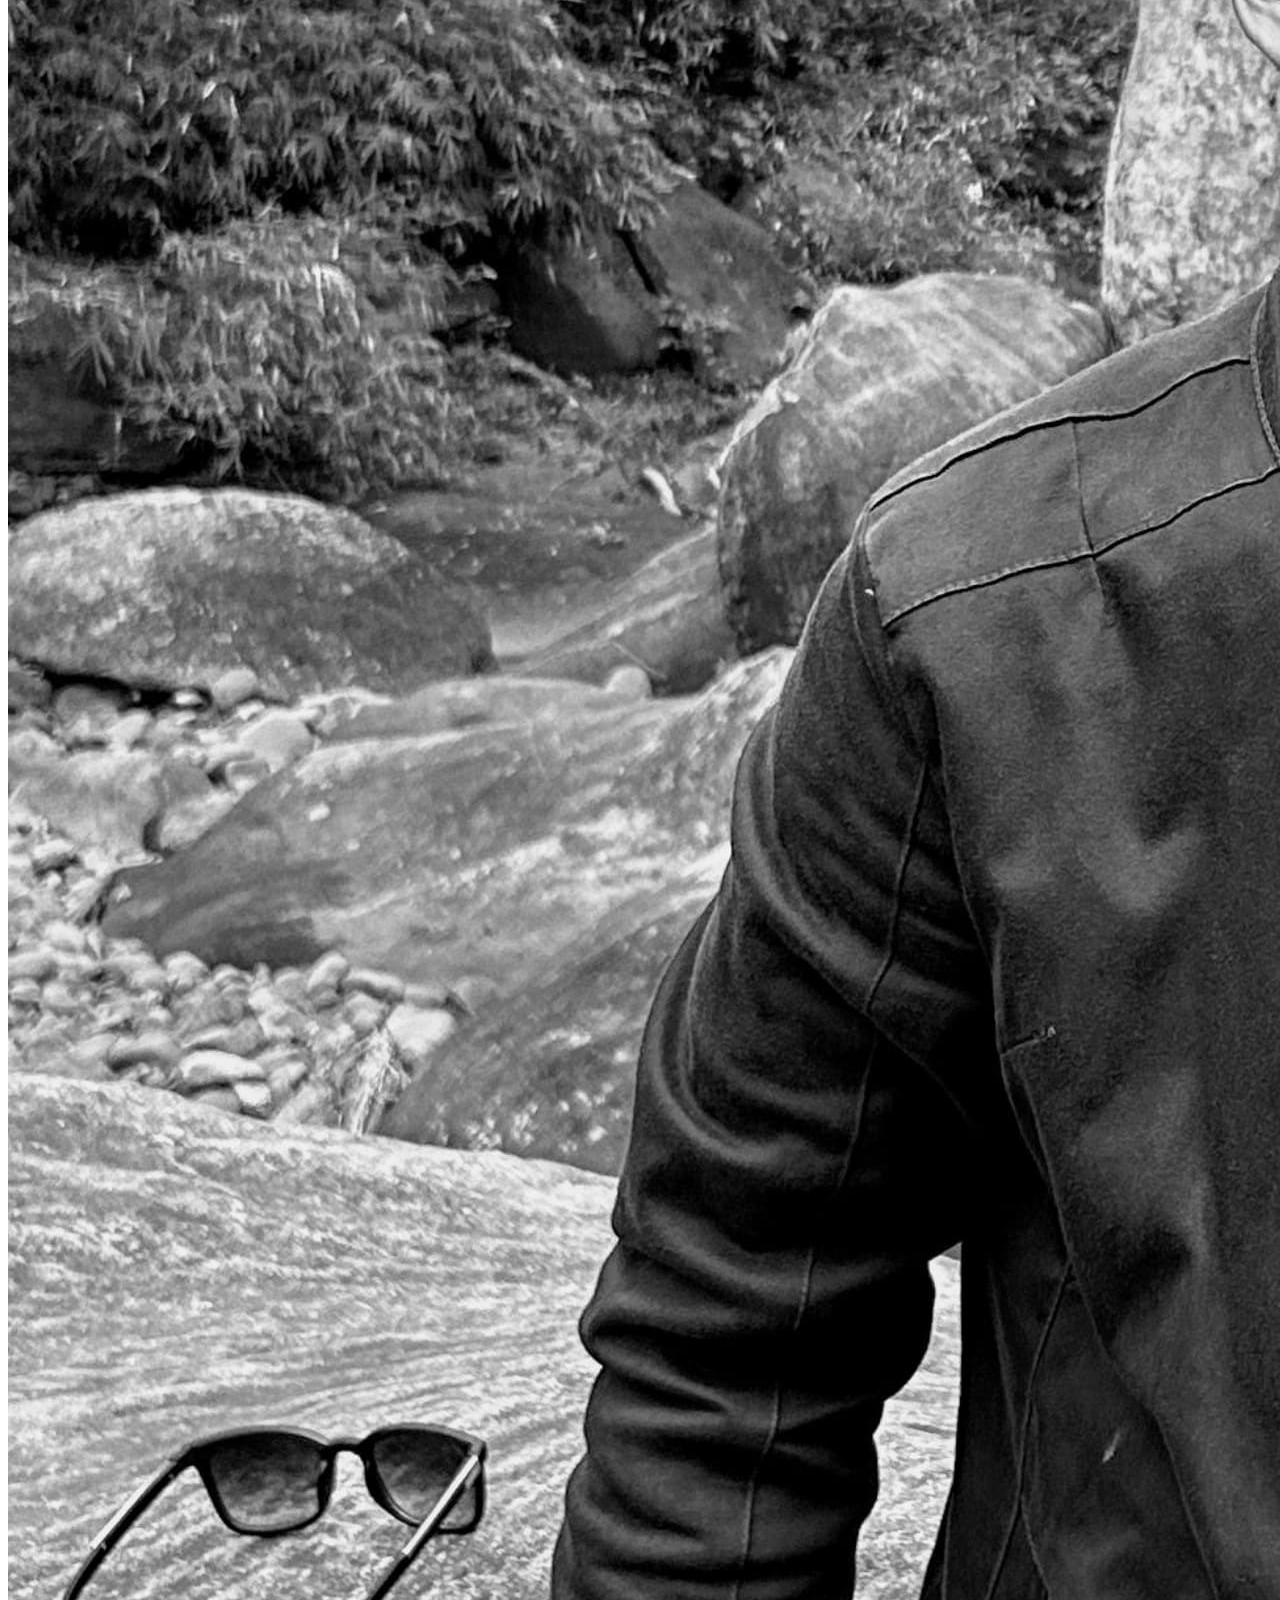
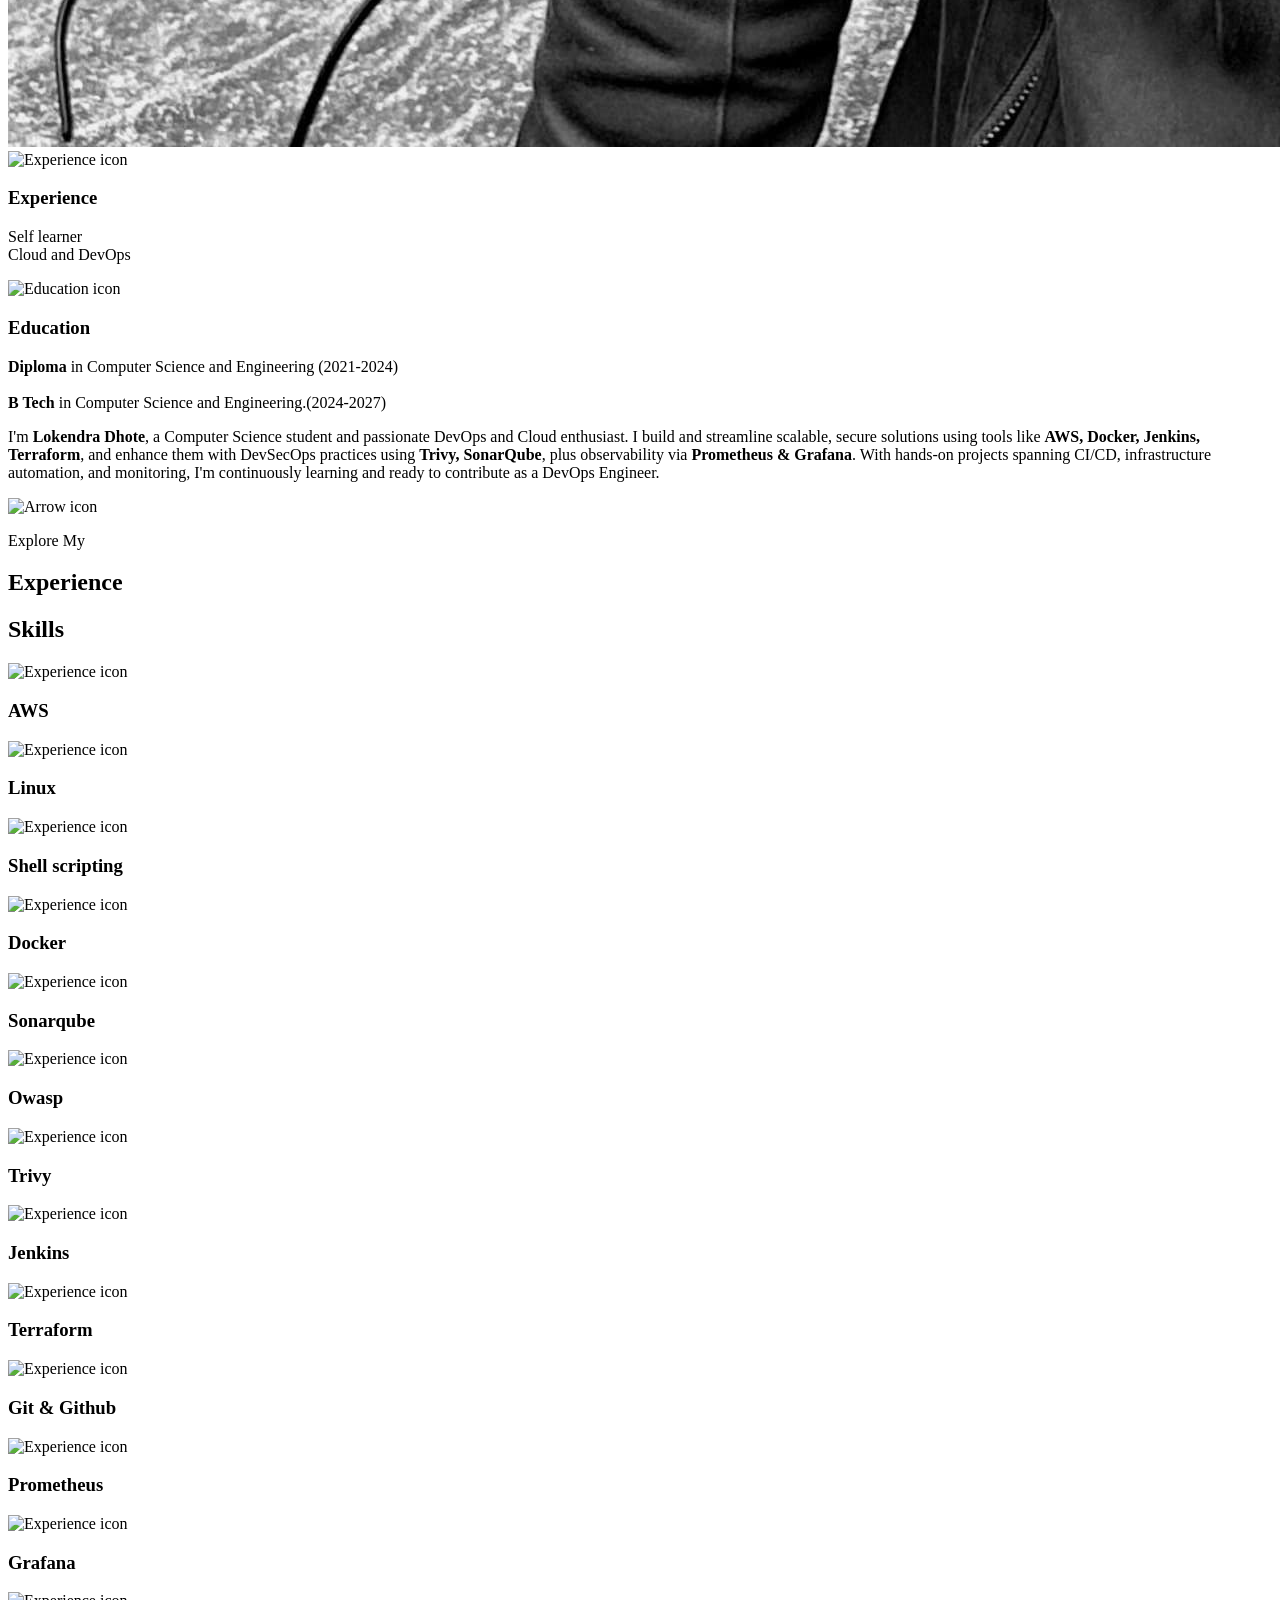
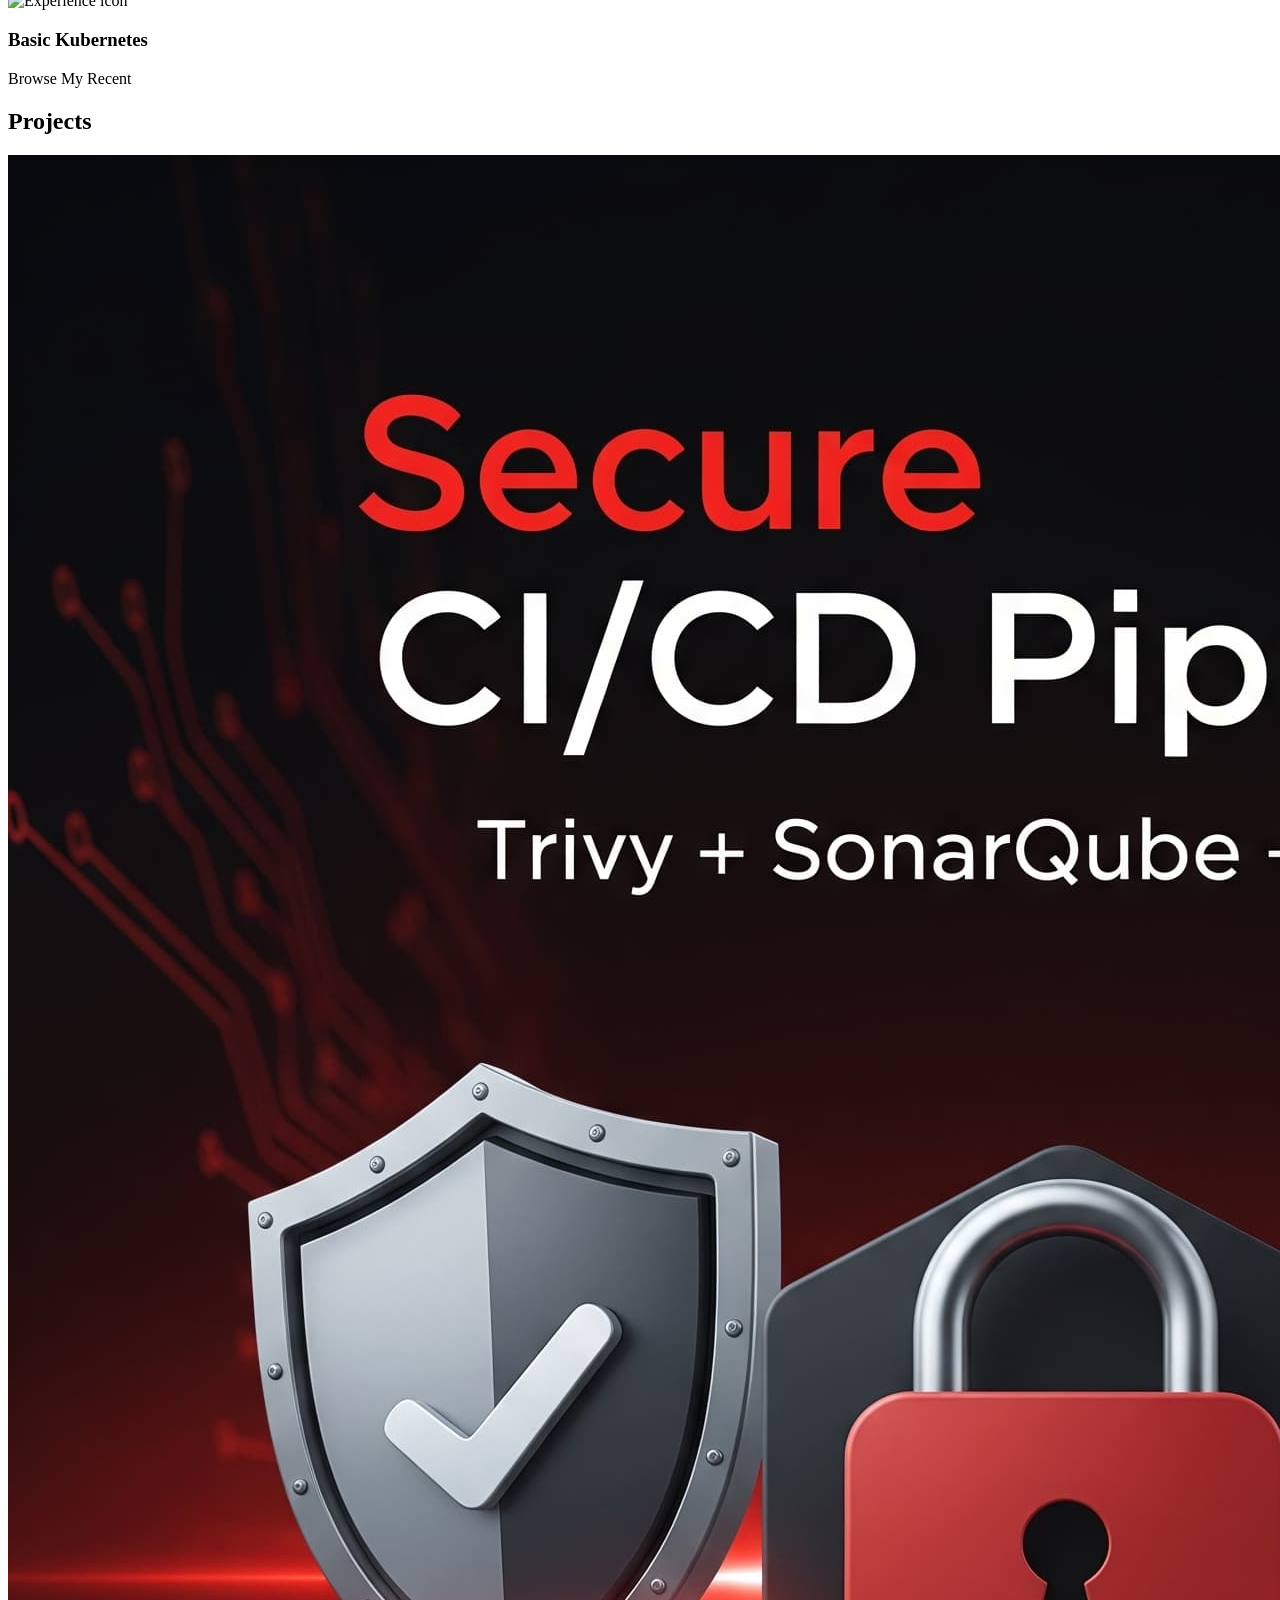
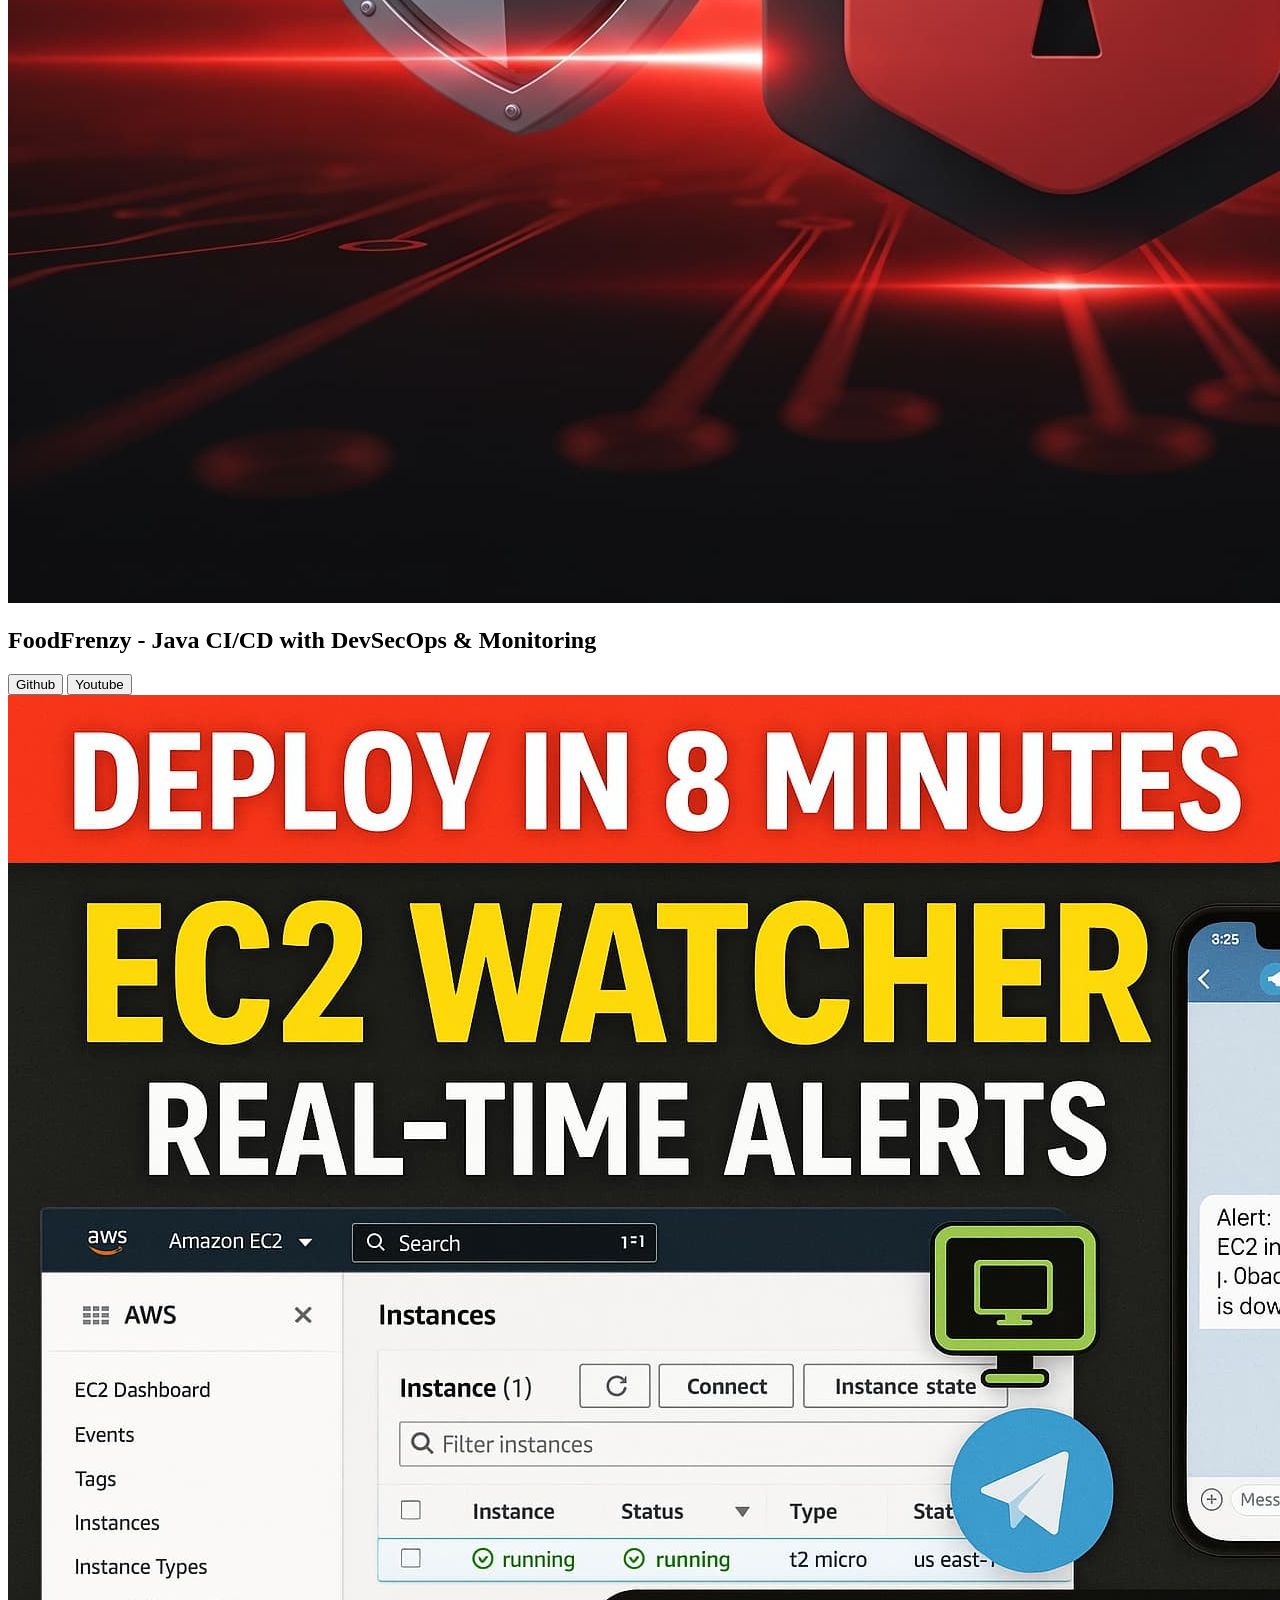
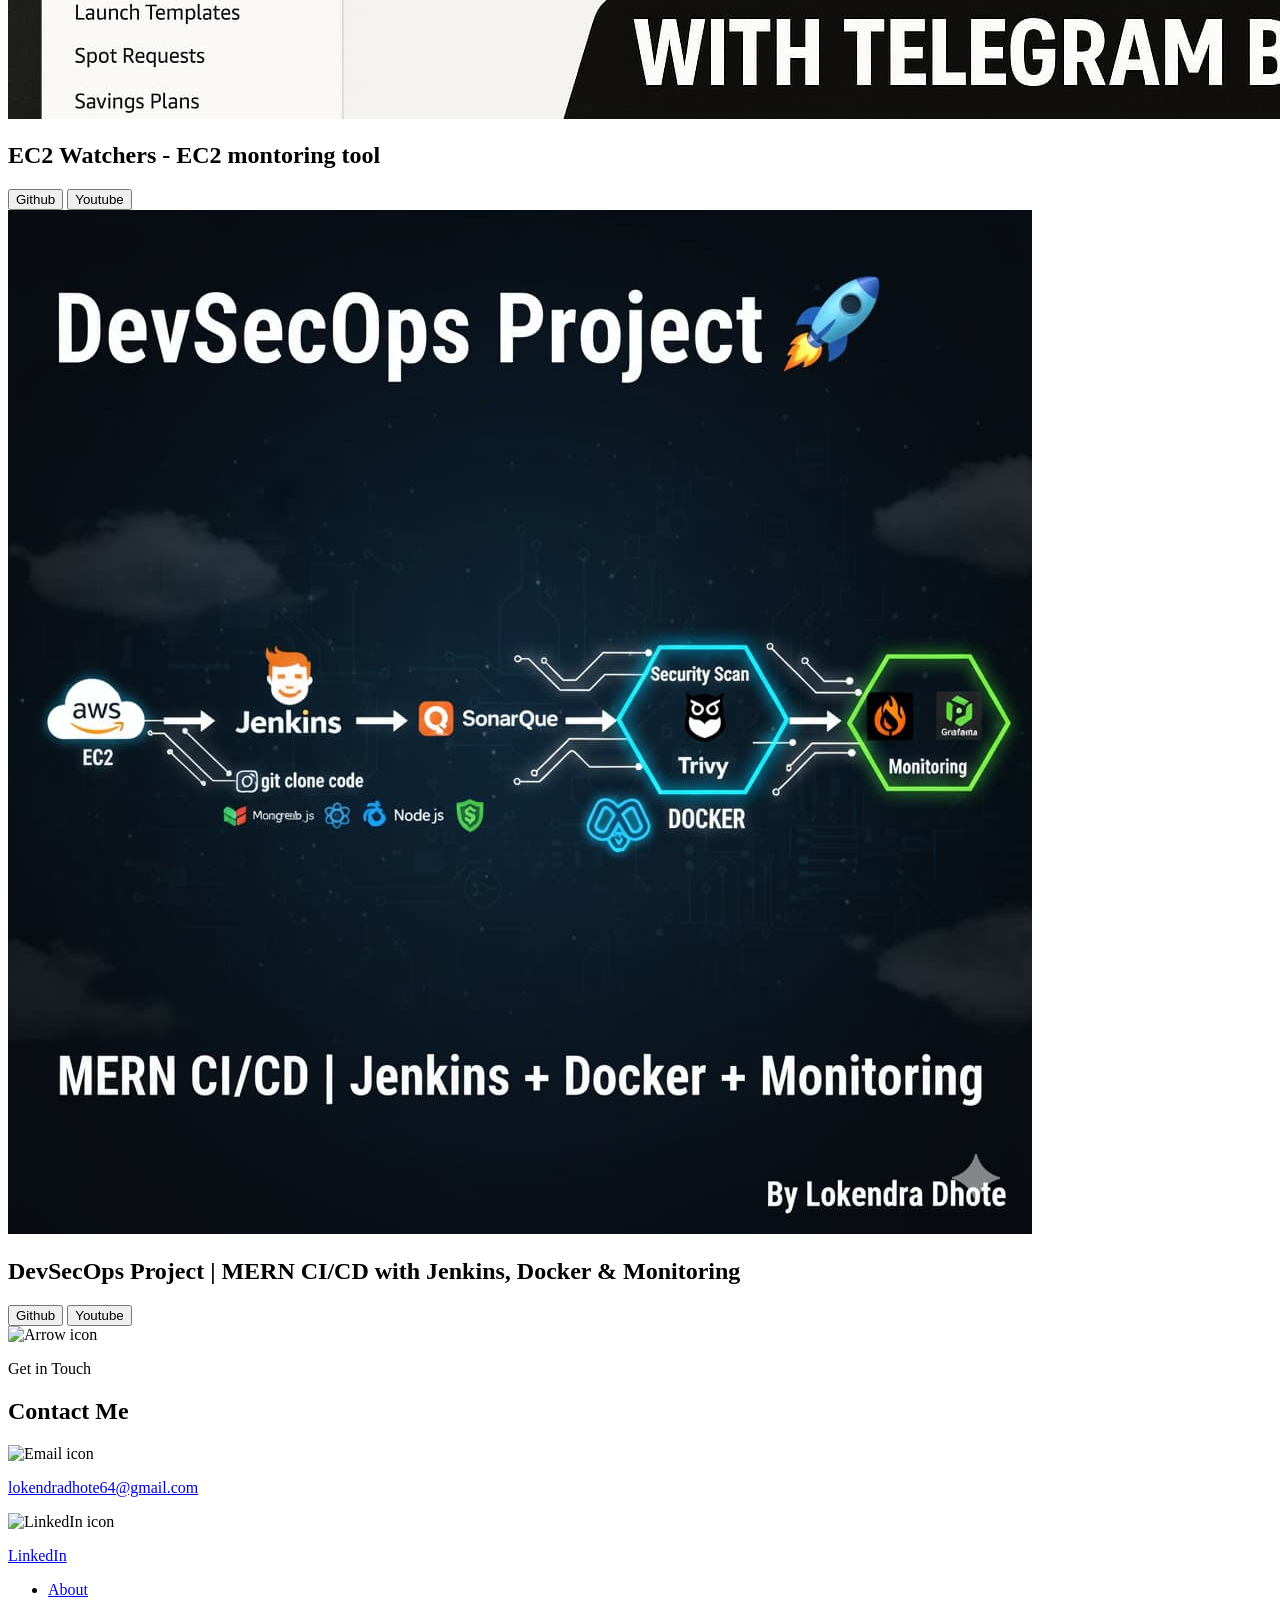
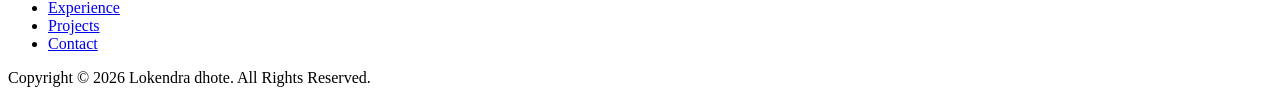
==== commit 0122437c: "Added basic kubernetes skill" ====
--- a/index.html
+++ b/index.html
@@ -81,9 +81,10 @@
         
         <p class="section__text__p2">Cloud and DevOps Enthusiast</p>
         <div class="btn-container">
+           <!-- Resume section -->
           <button
             class="btn btn-color-2"
-            onclick="window.open('assets/Lokendra Dhote 02 2026 devops resume.pdf')"
+            onclick="window.open('assets/Lokendra Dhote resume 03-2026 .pdf')"
           >
             Download Resume
           </button>
@@ -304,6 +305,18 @@
                 </div>
                
               </article>
+              <article>
+                <img
+                  src="./assets/checkmark.png"
+                  alt="Experience icon"
+                  class="icon"
+                />
+                <div>
+                  <h3>Basic Kubernetes</h3>
+                  <p></p>
+                </div>
+               
+              </article>
              
             </div>
           </div>
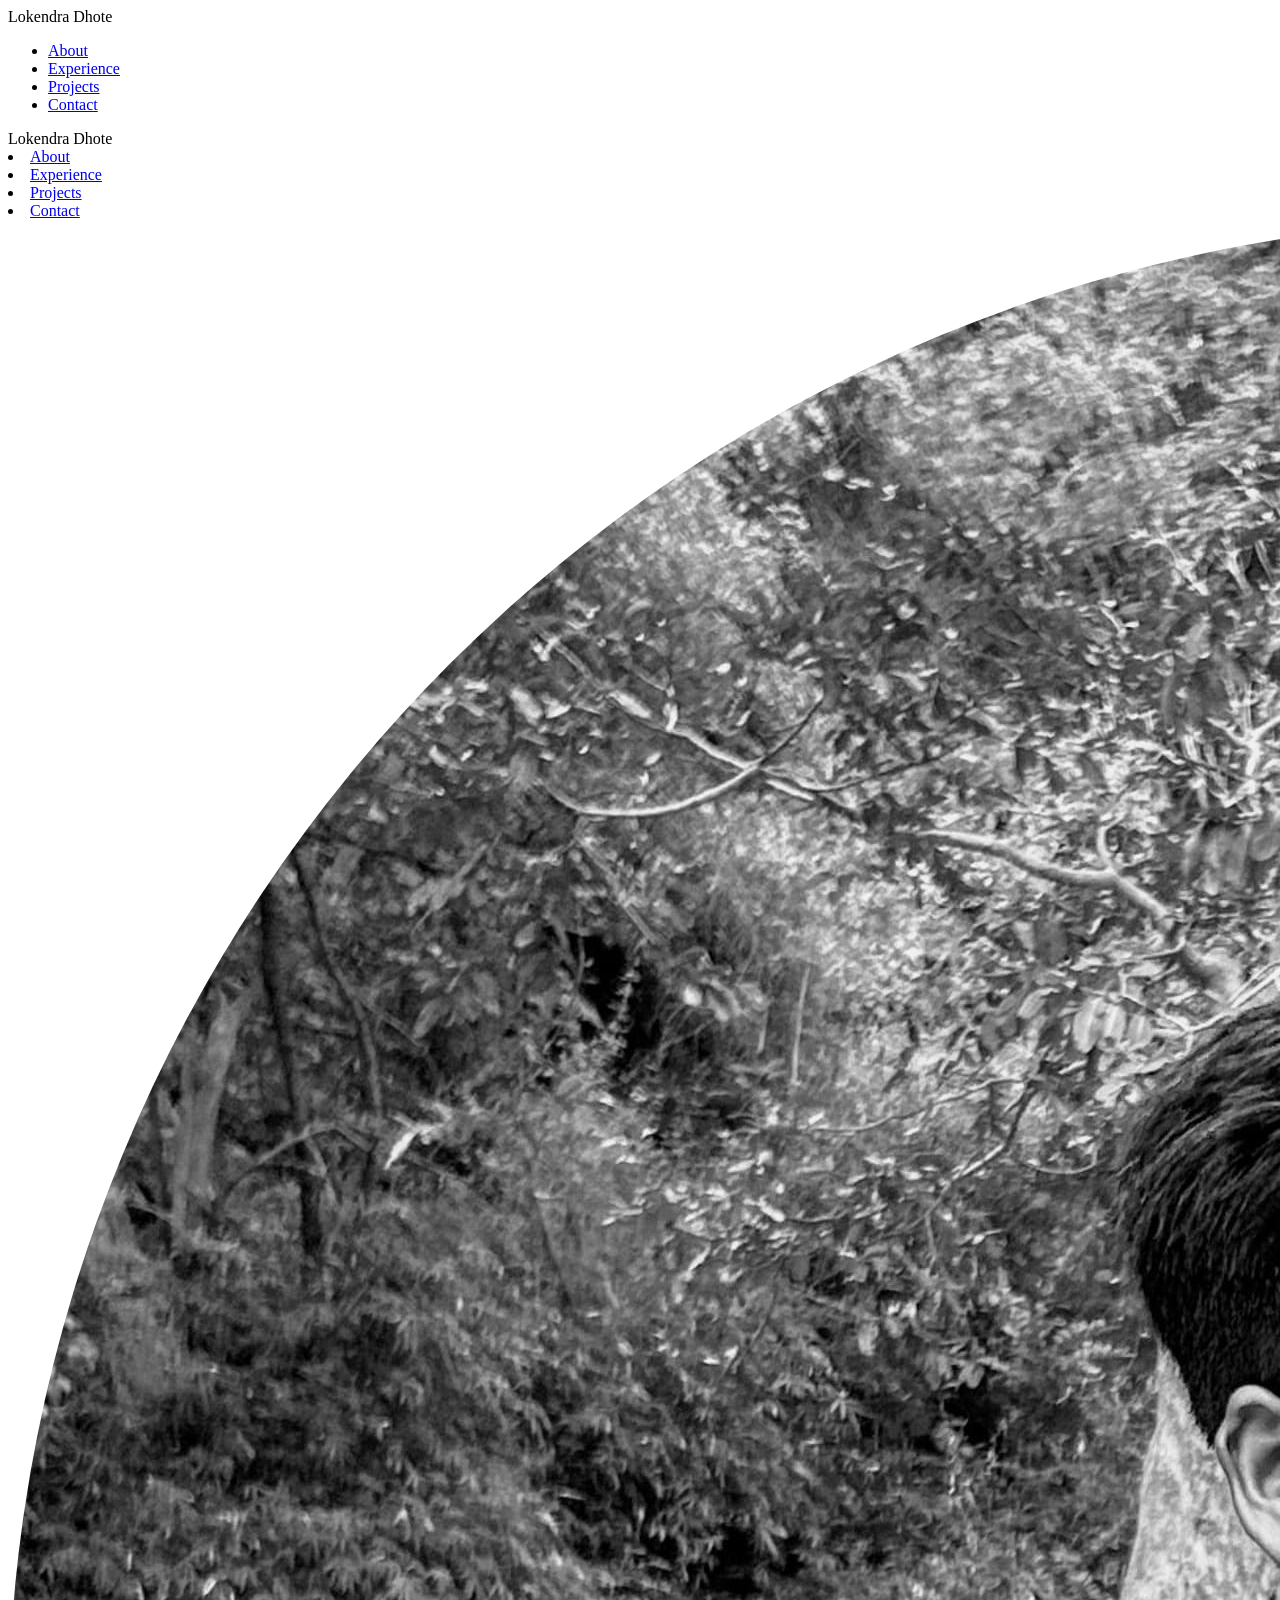
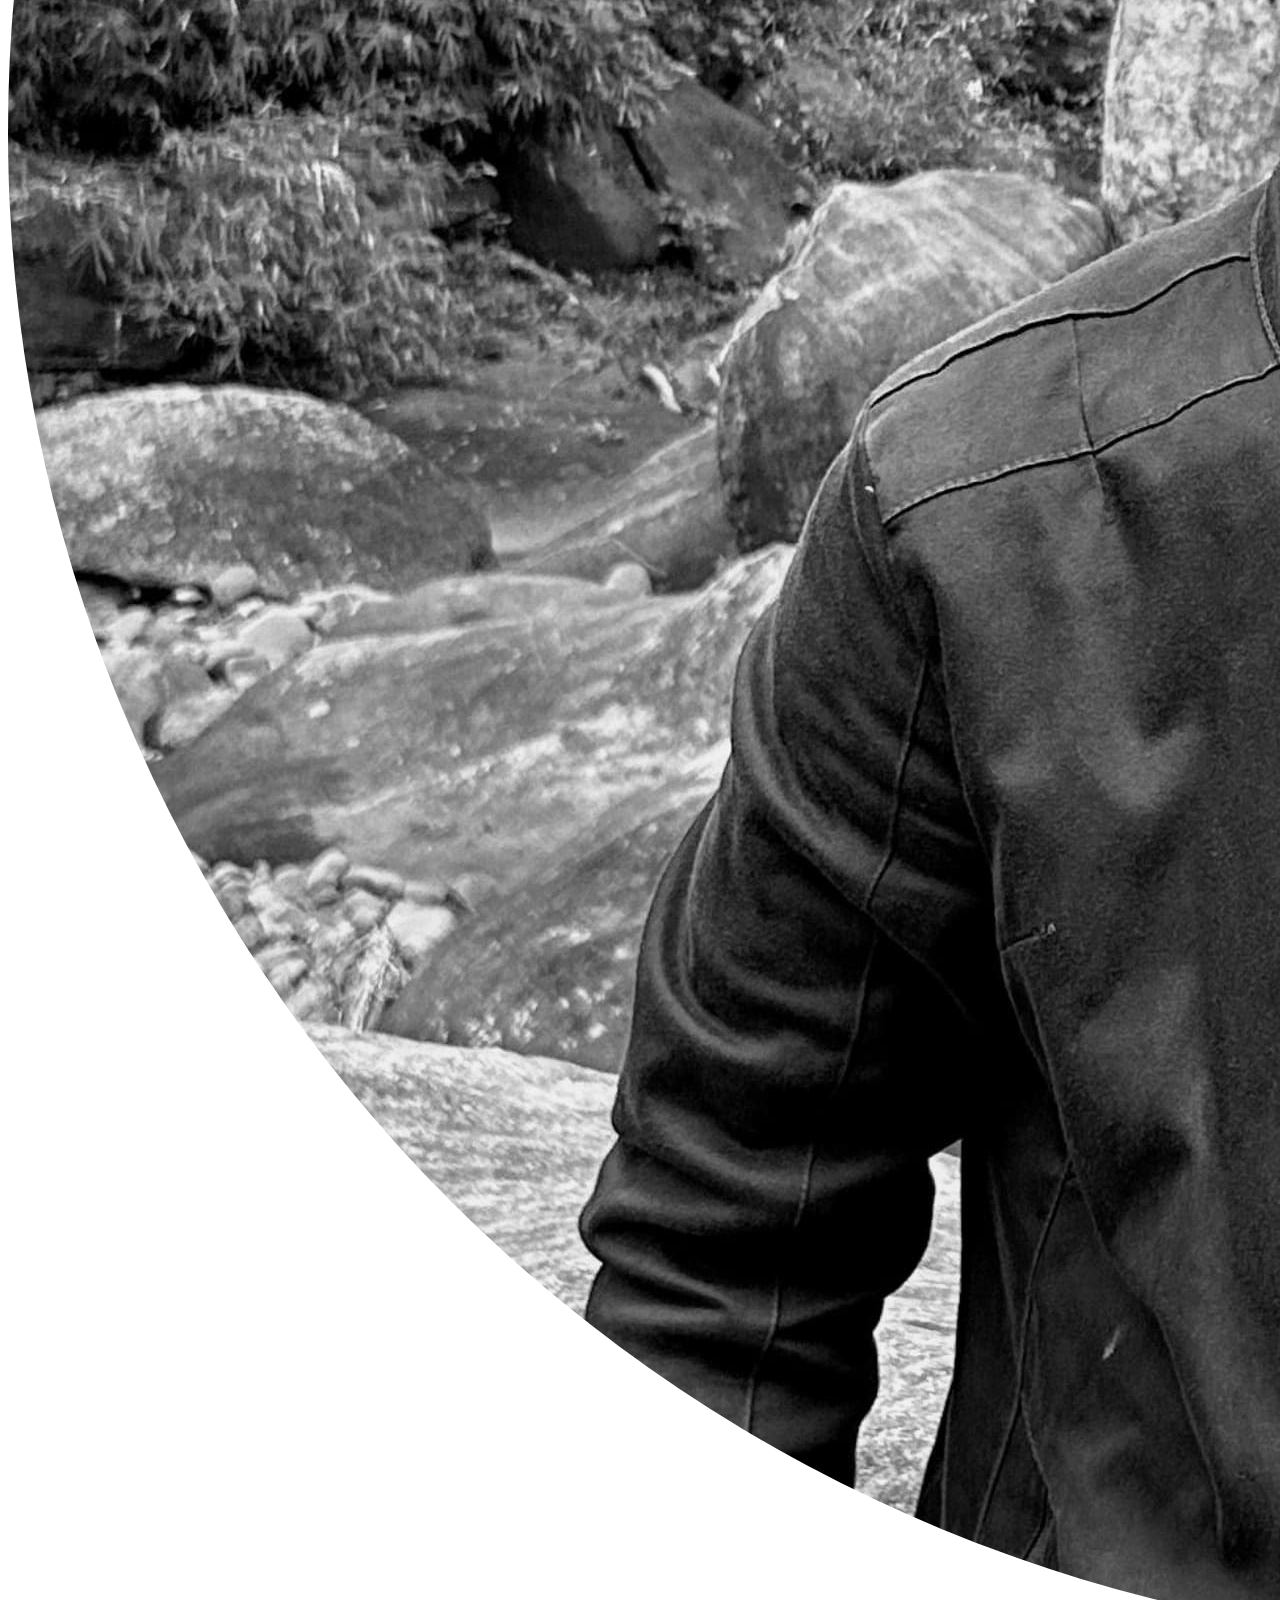
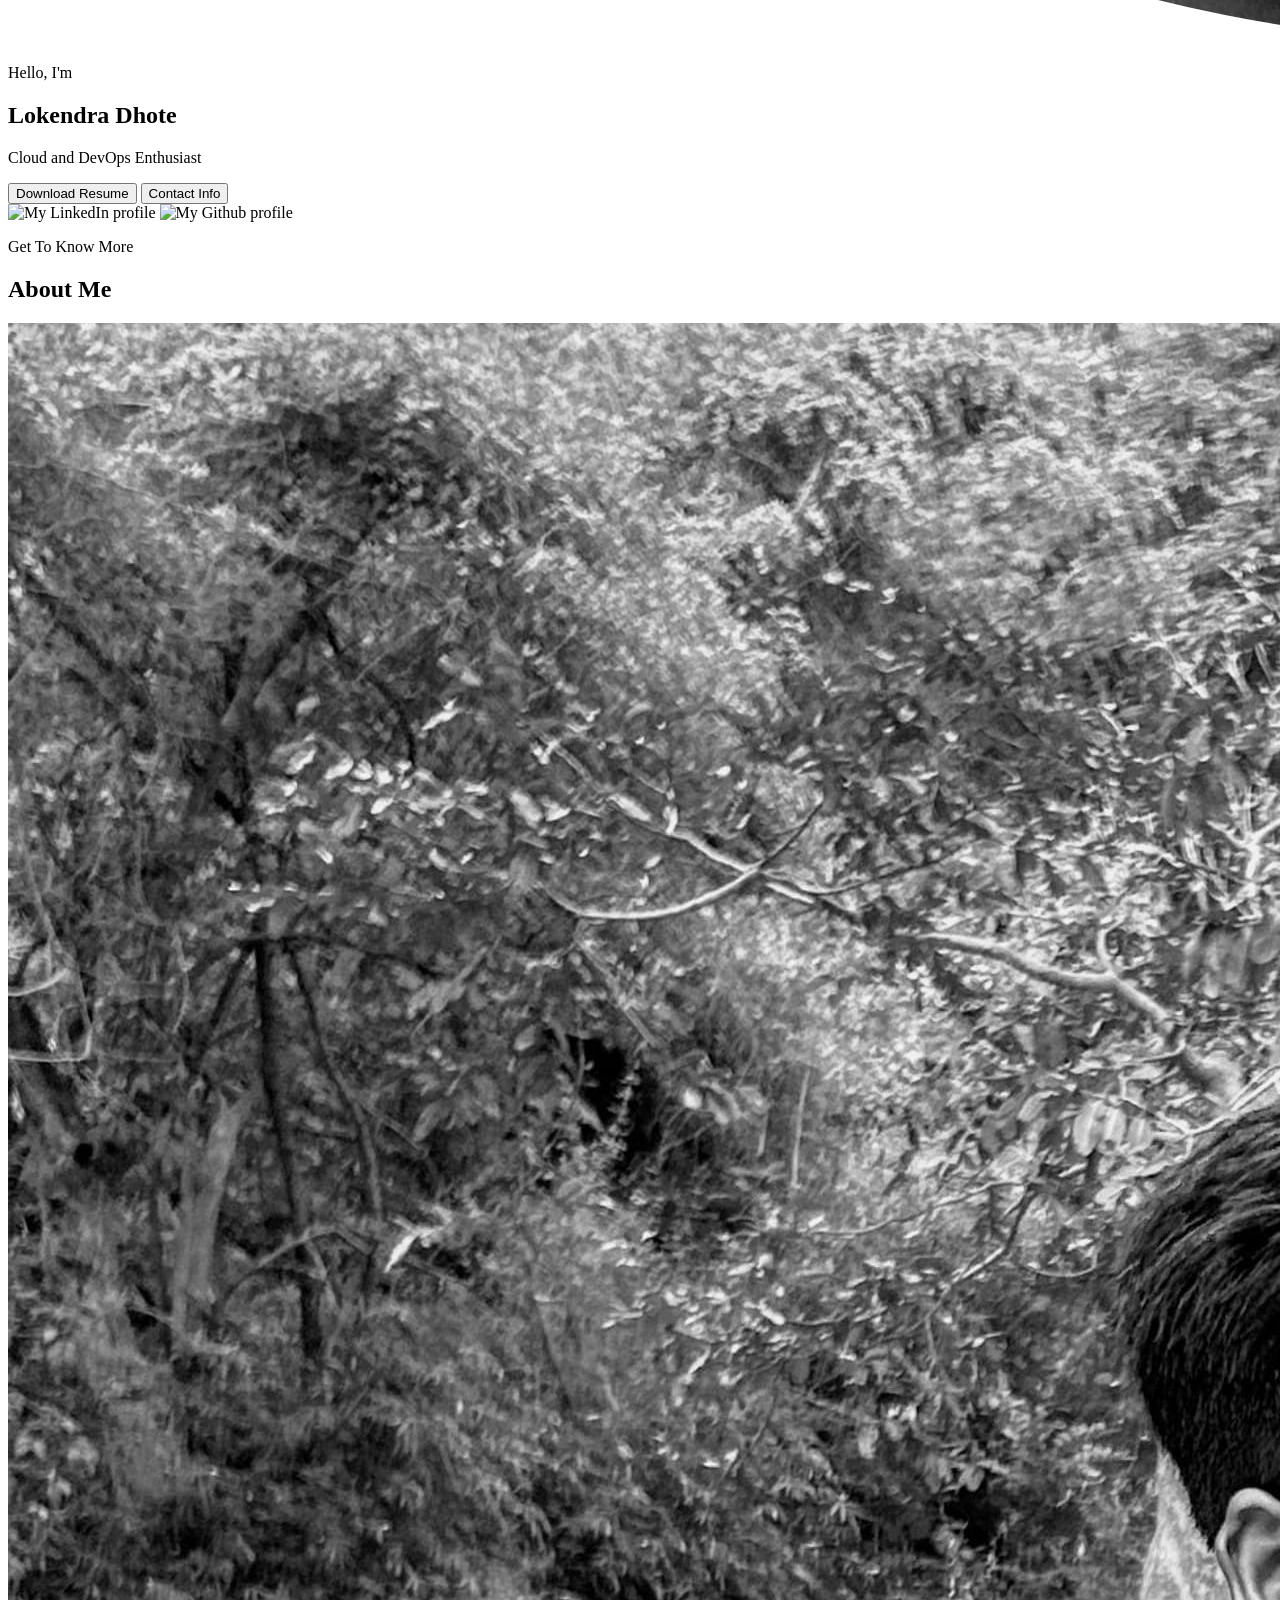
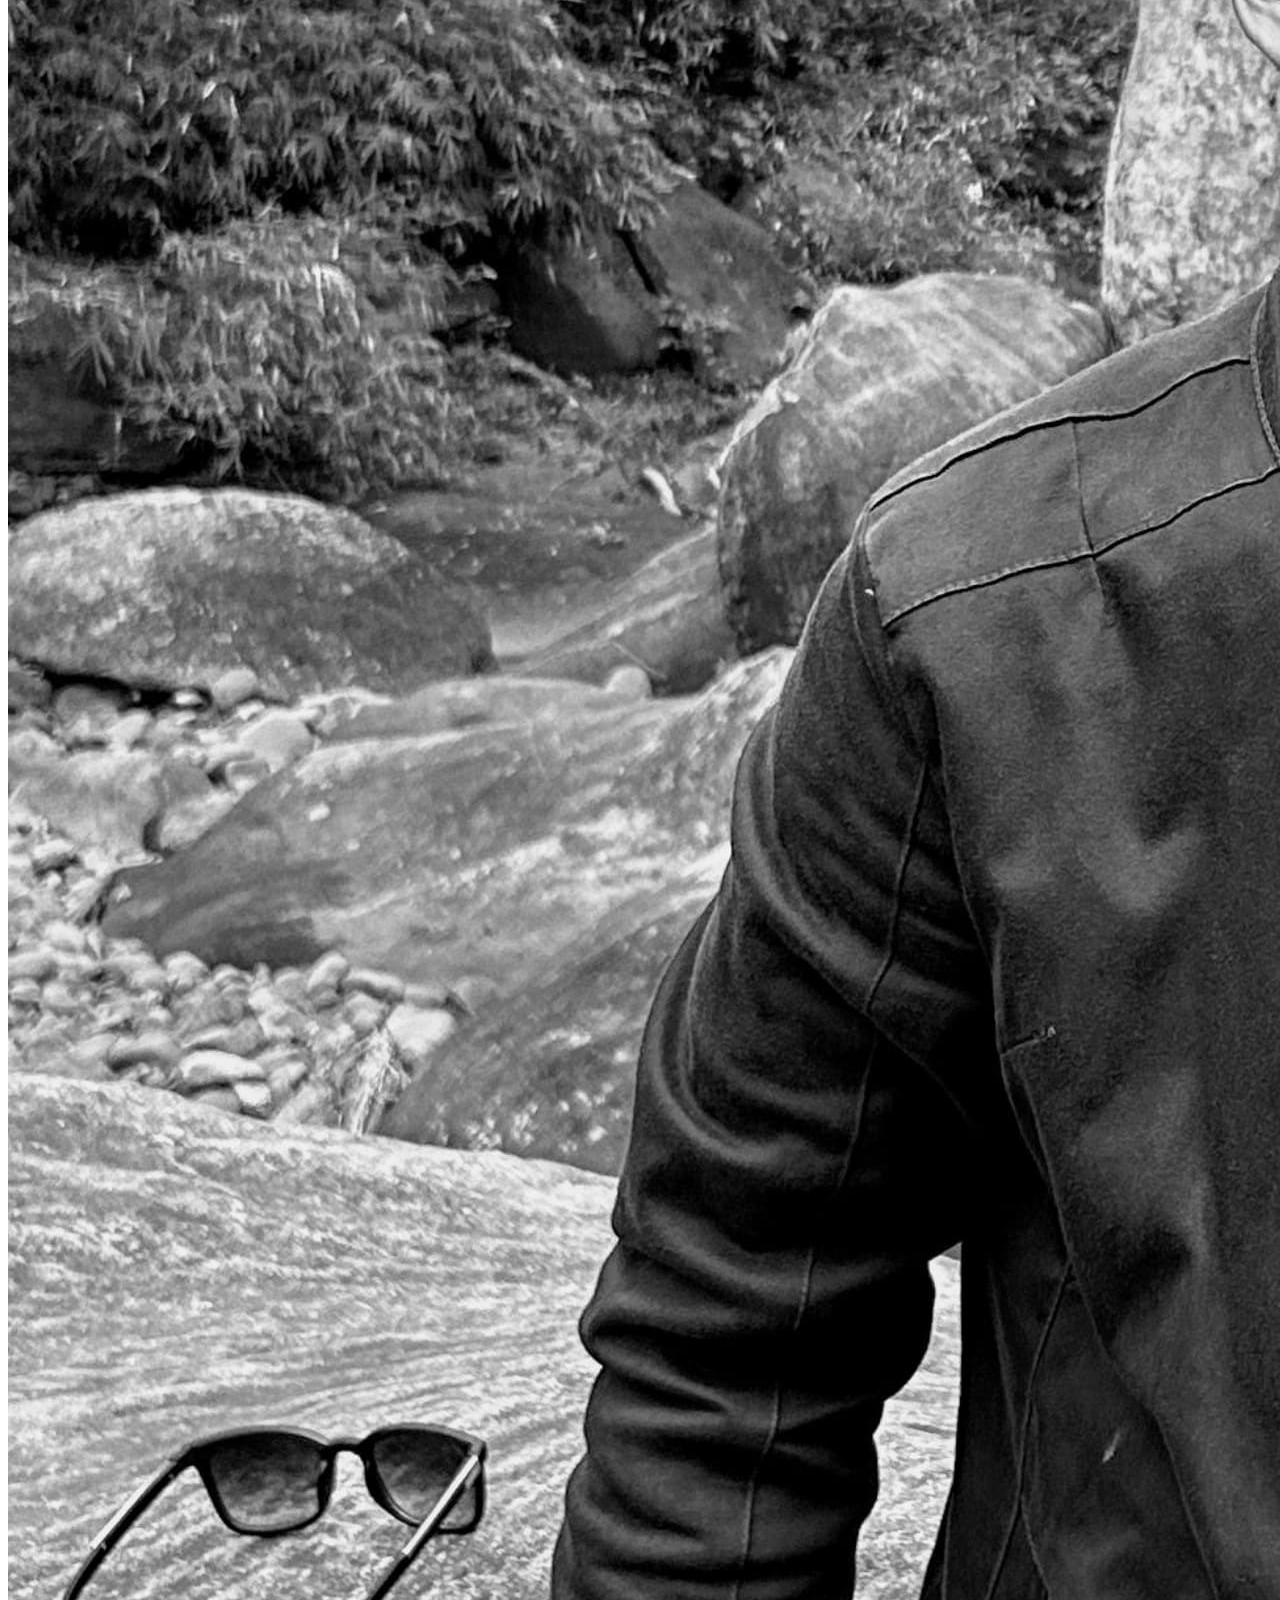
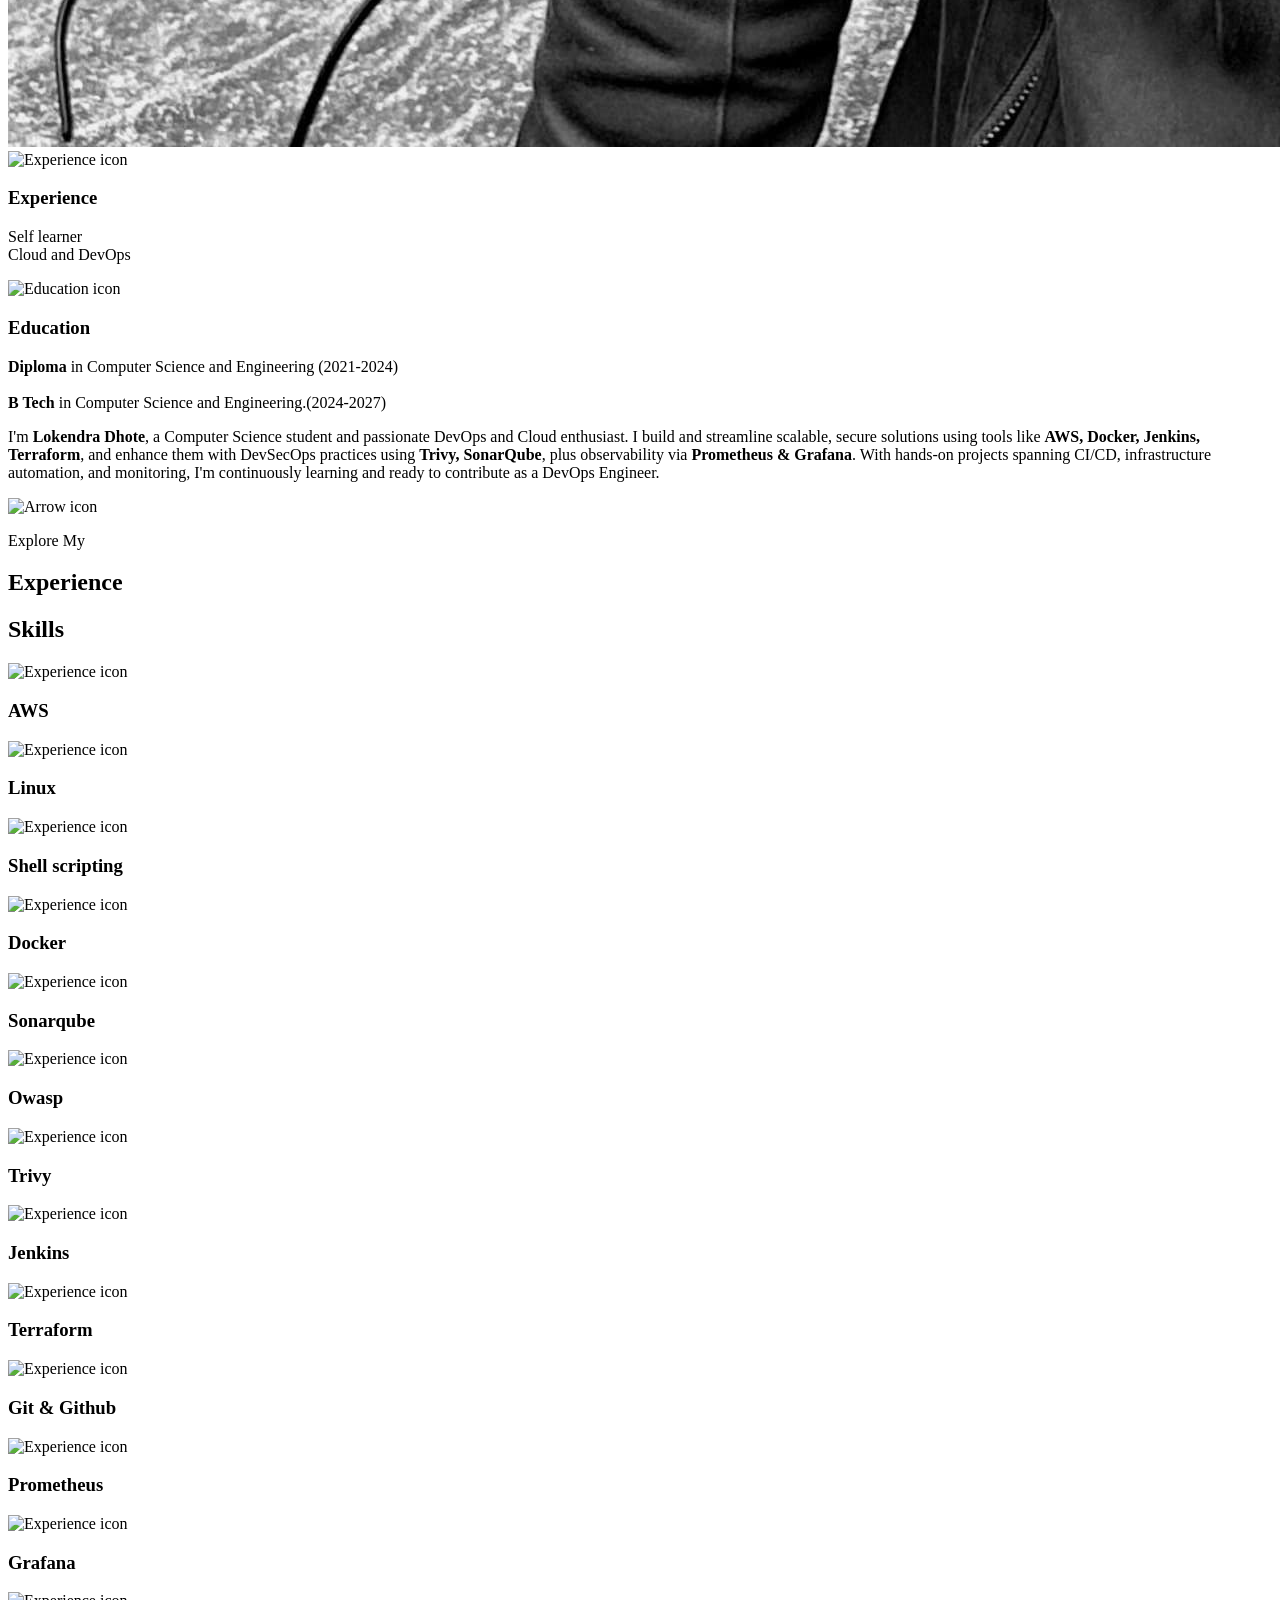
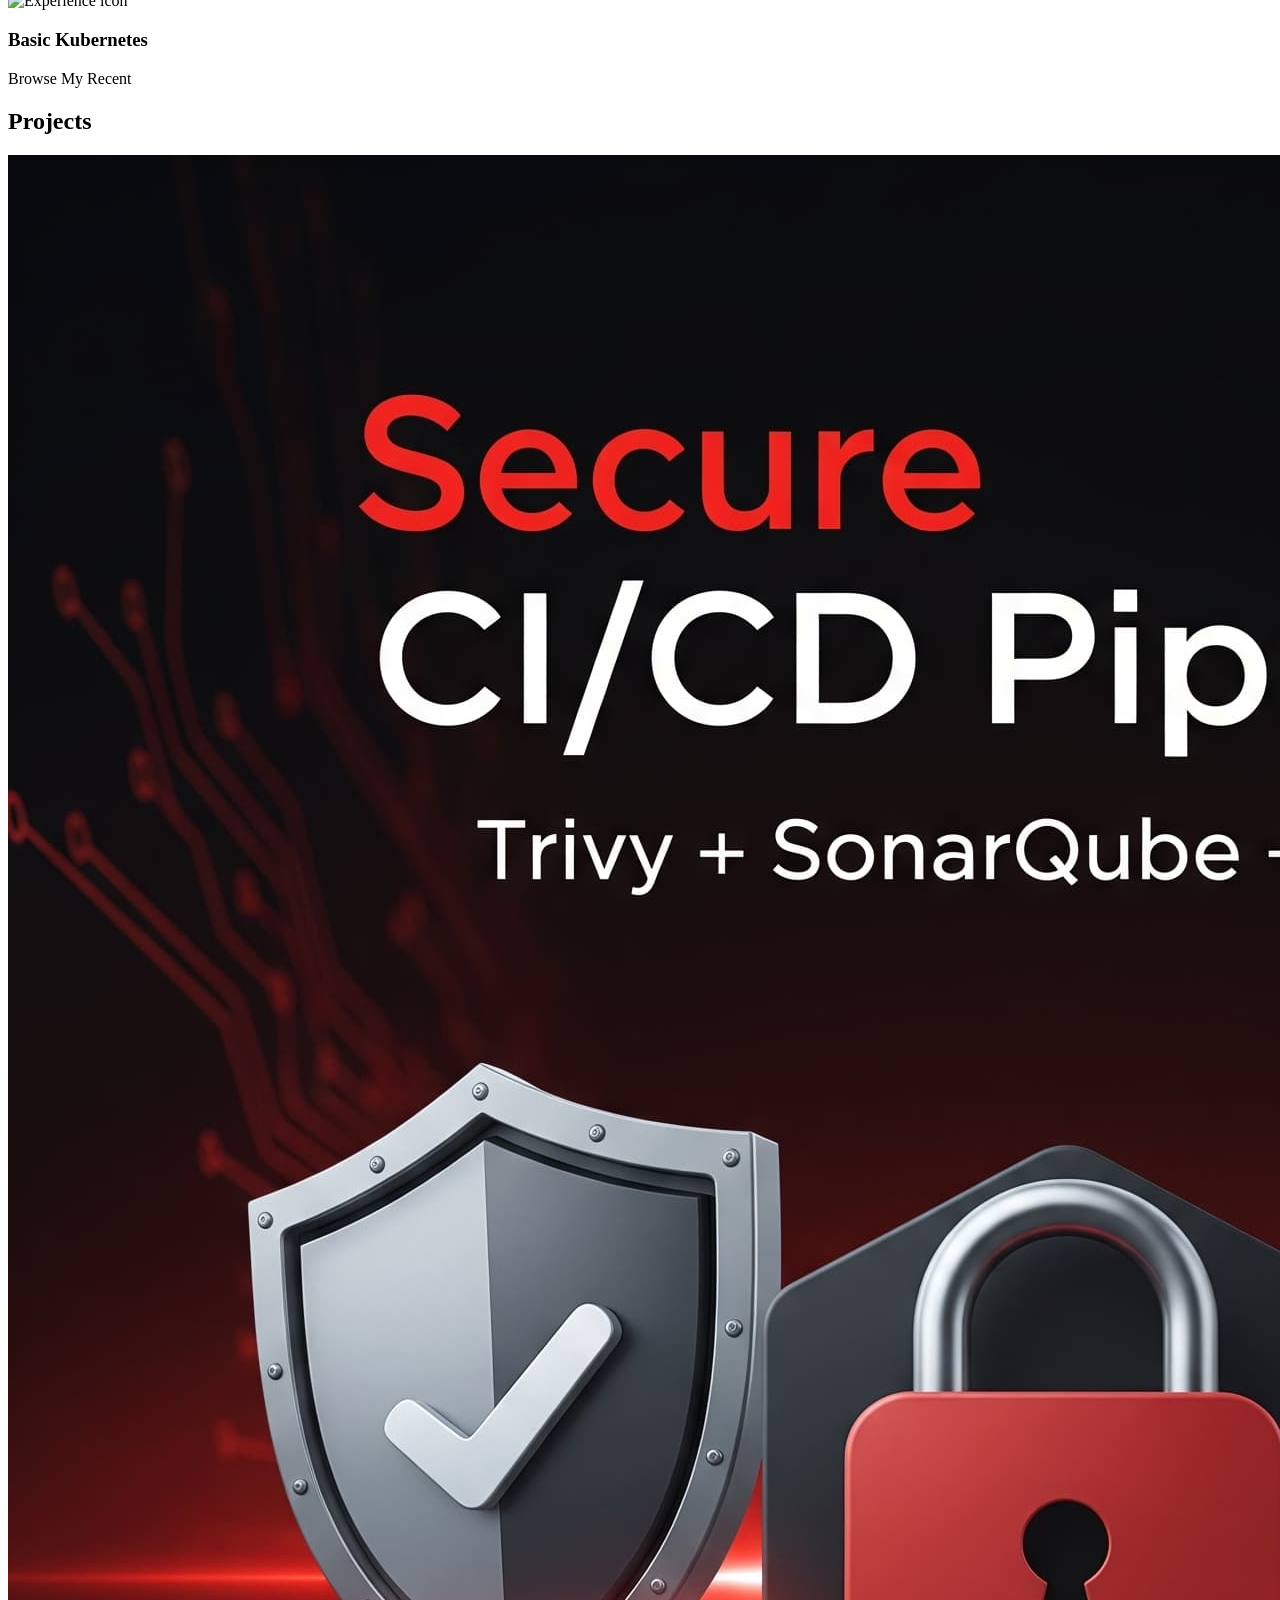
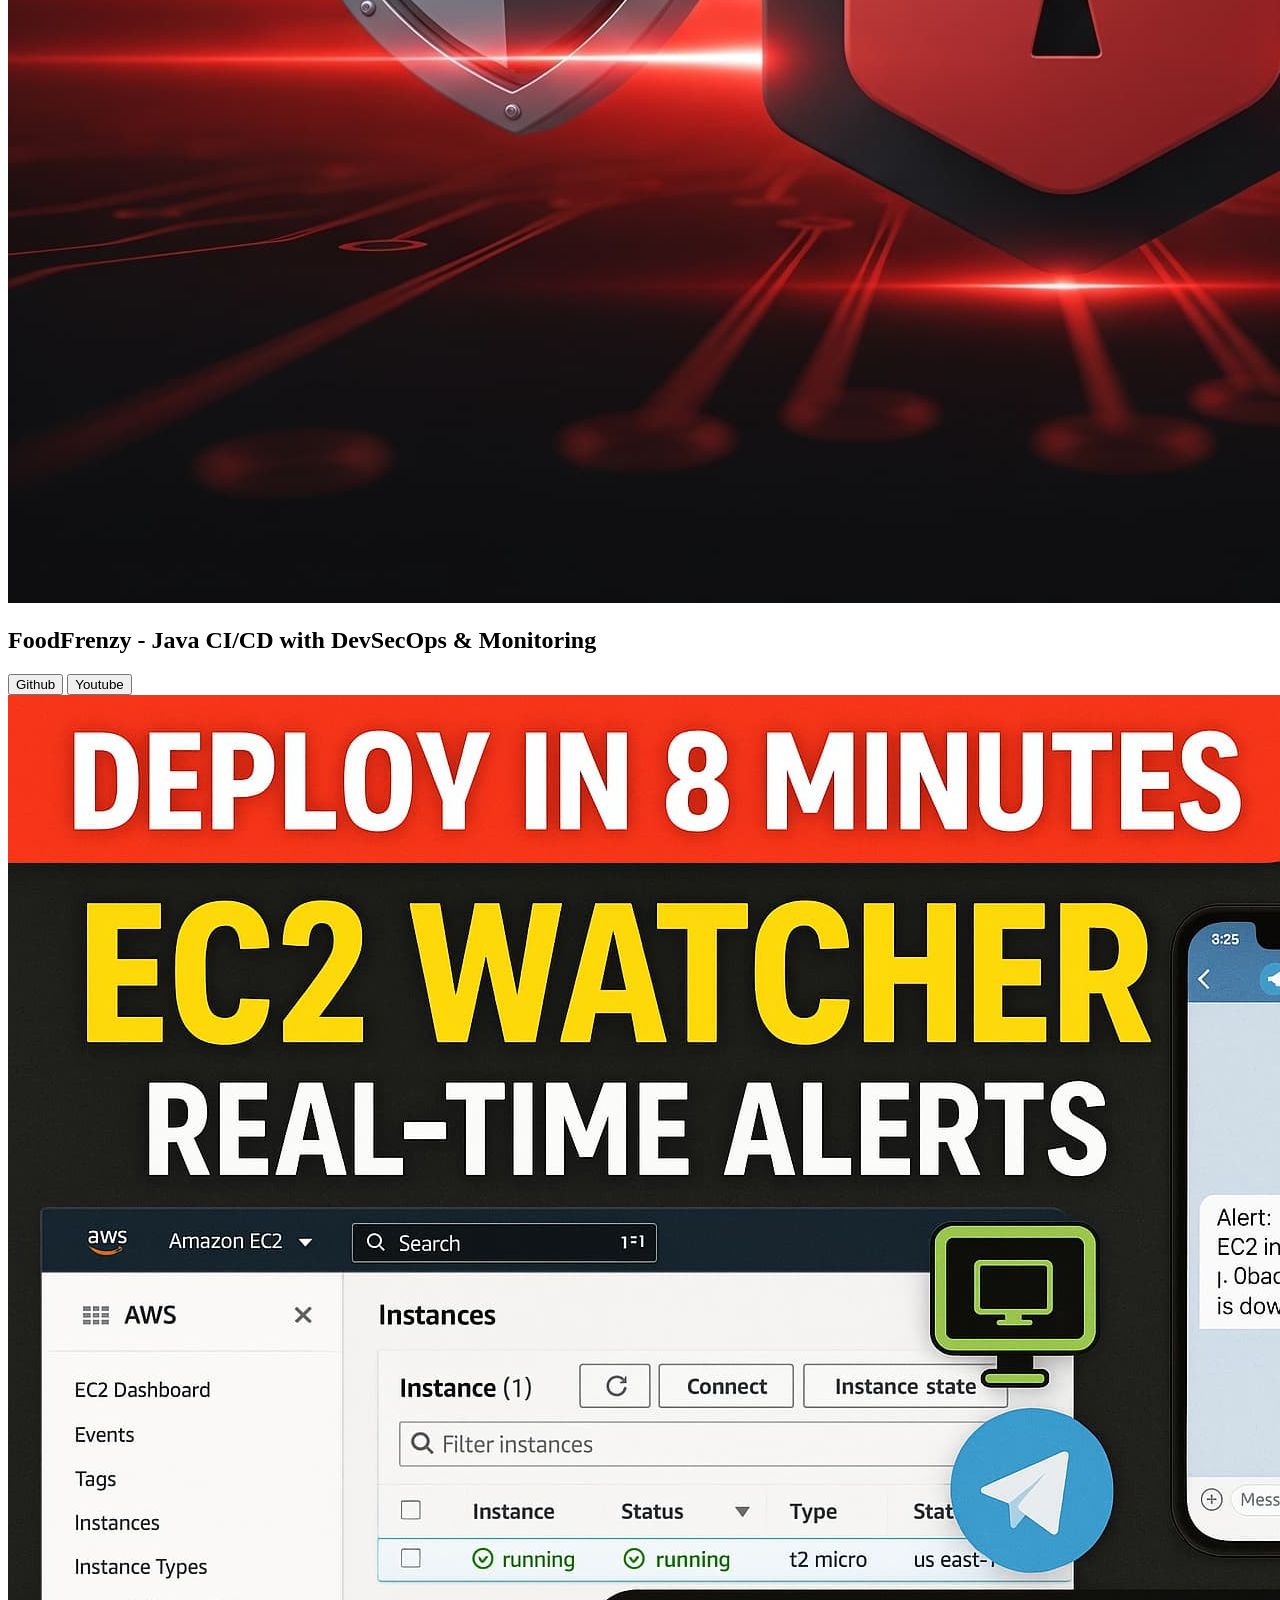
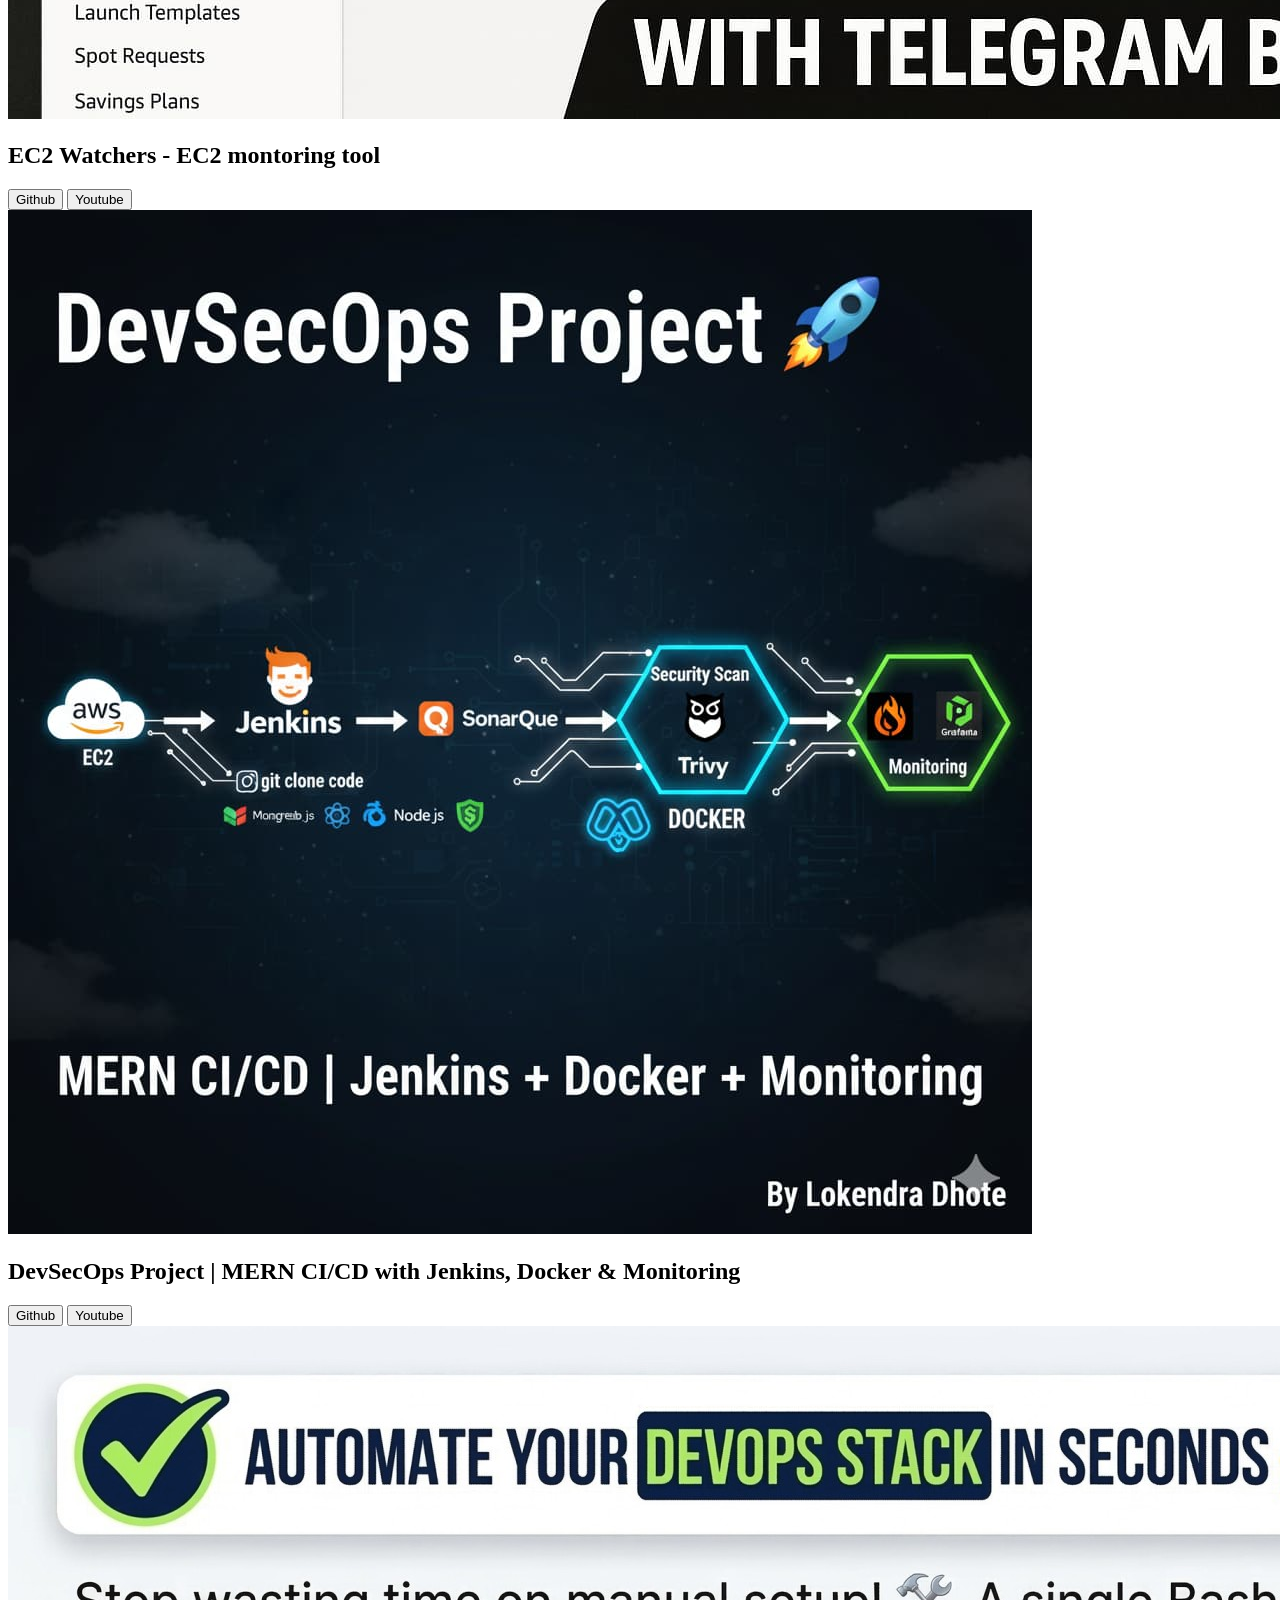
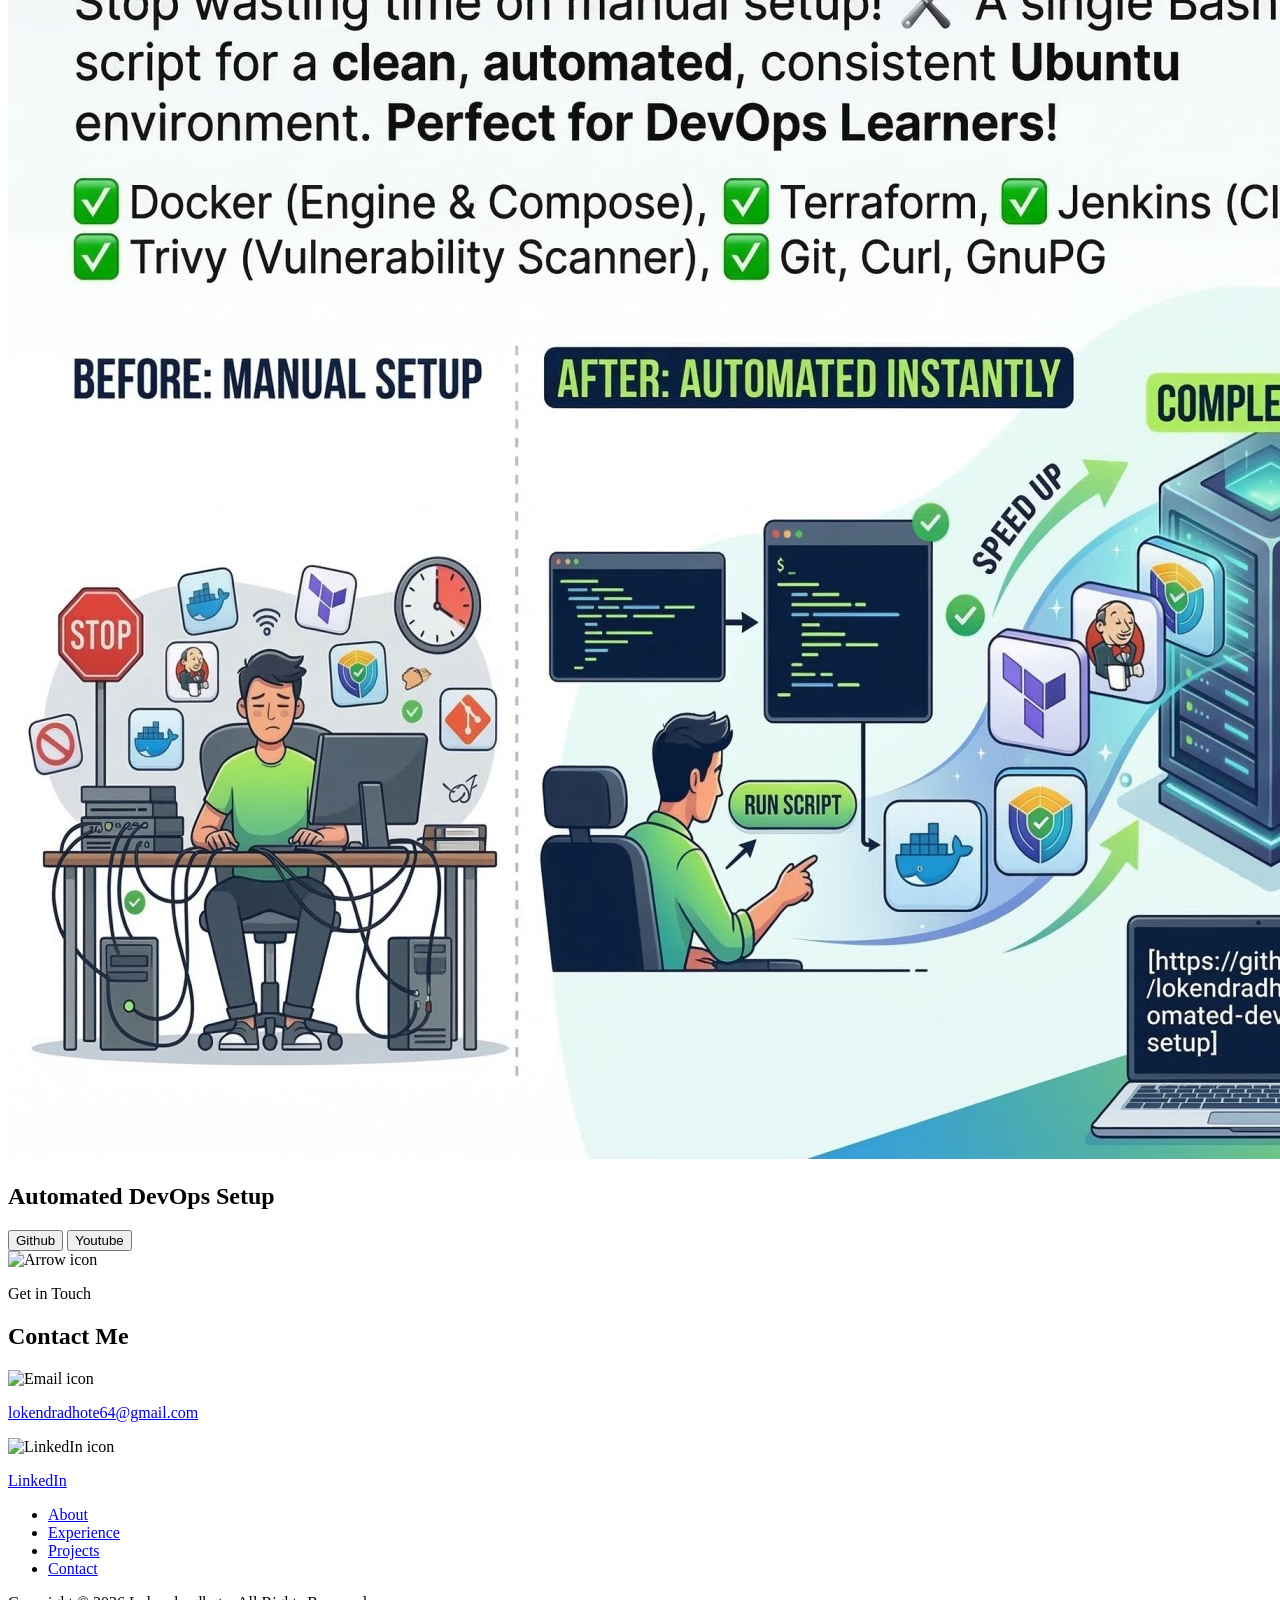
==== commit d7fcecf2: "Added "Automated DevOps Setup" Project" ====
--- a/index.html
+++ b/index.html
@@ -410,6 +410,40 @@
           </div>
         </div>
       </div>
+
+      <!-- Project 4 details container ends here -->
+          <div class="details-container color-container">
+            <div class="article-container">
+              <img
+                src="./assets/Automated-devops-setup.jpg"
+                alt="Project 4"
+                class="project-img"
+              />
+            </div>
+            <h2 class="experience-sub-title project-title">Automated DevOps Setup</h2>
+            <div class="btn-container">
+              <button
+                class="btn btn-color-2 project-btn"
+                onclick="location.href='https://github.com/lokendradhote/Automated-DevOps-Setup' "
+              >
+                Github
+              </button>
+              <button
+                class="btn btn-color-2 project-btn"
+                onclick="location.href='https://youtu.be/xhOYr-N4rRw?si=8coeaPIPBi8_SQnp'"
+              >
+                Youtube
+              </button>
+            </div>
+          </div>
+        </div>
+      </div>
+
+      <!-- Project 4 details  ends here -->
+
+
+      <!-- Project details container ends here -->
+
       <img
         src="./assets/arrow.png"
         alt="Arrow icon"
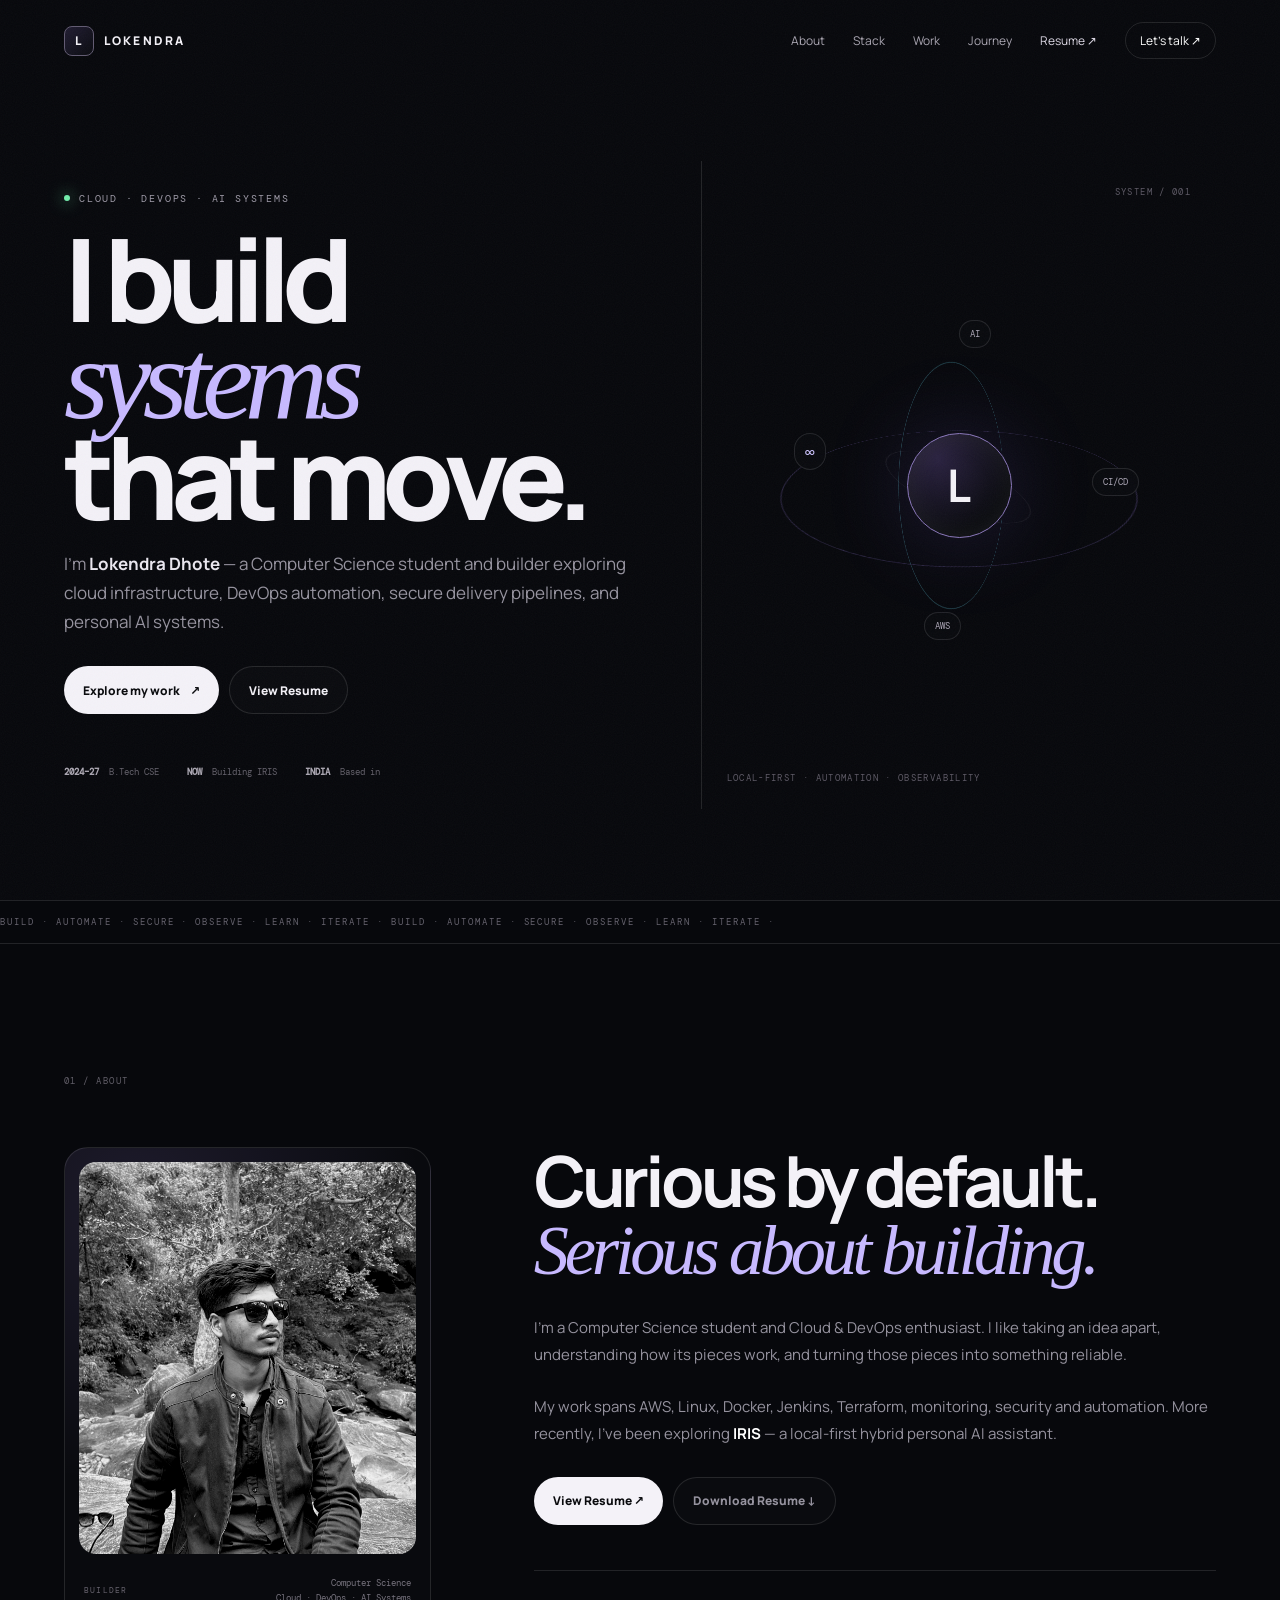
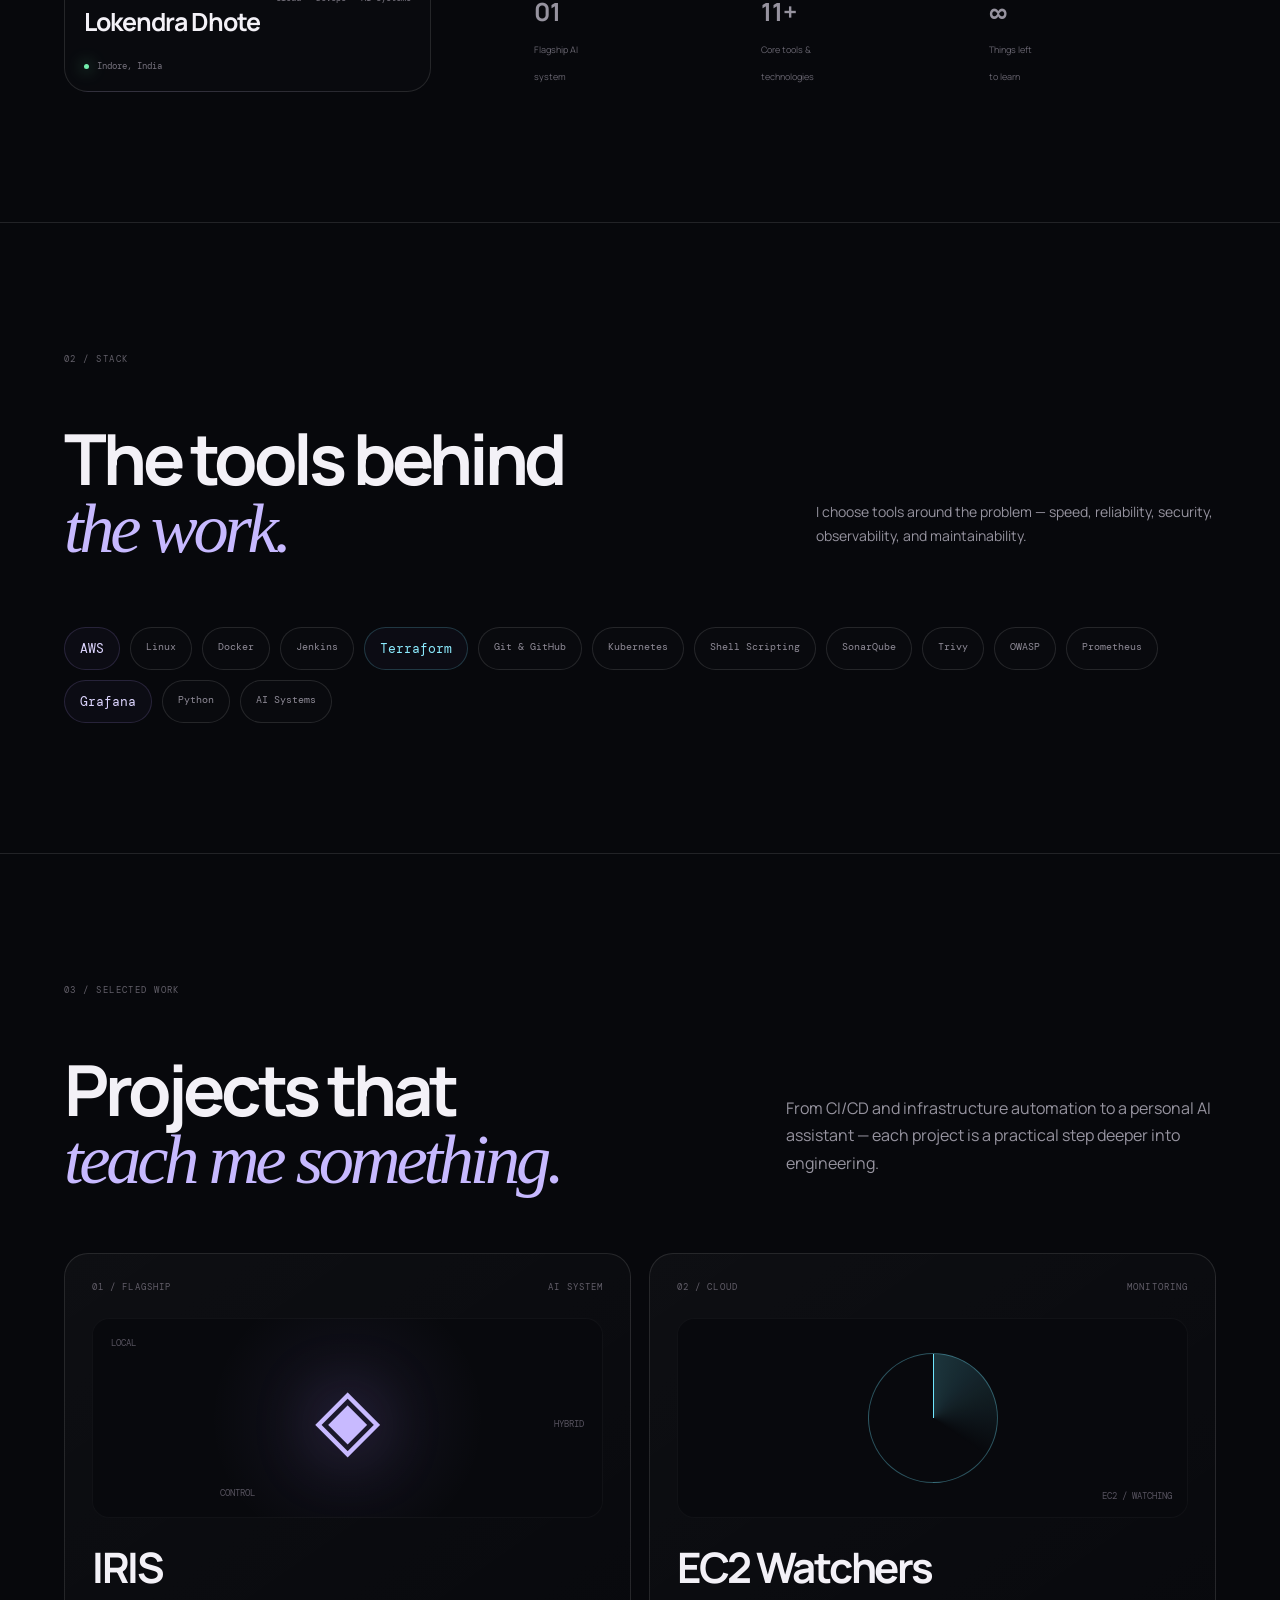
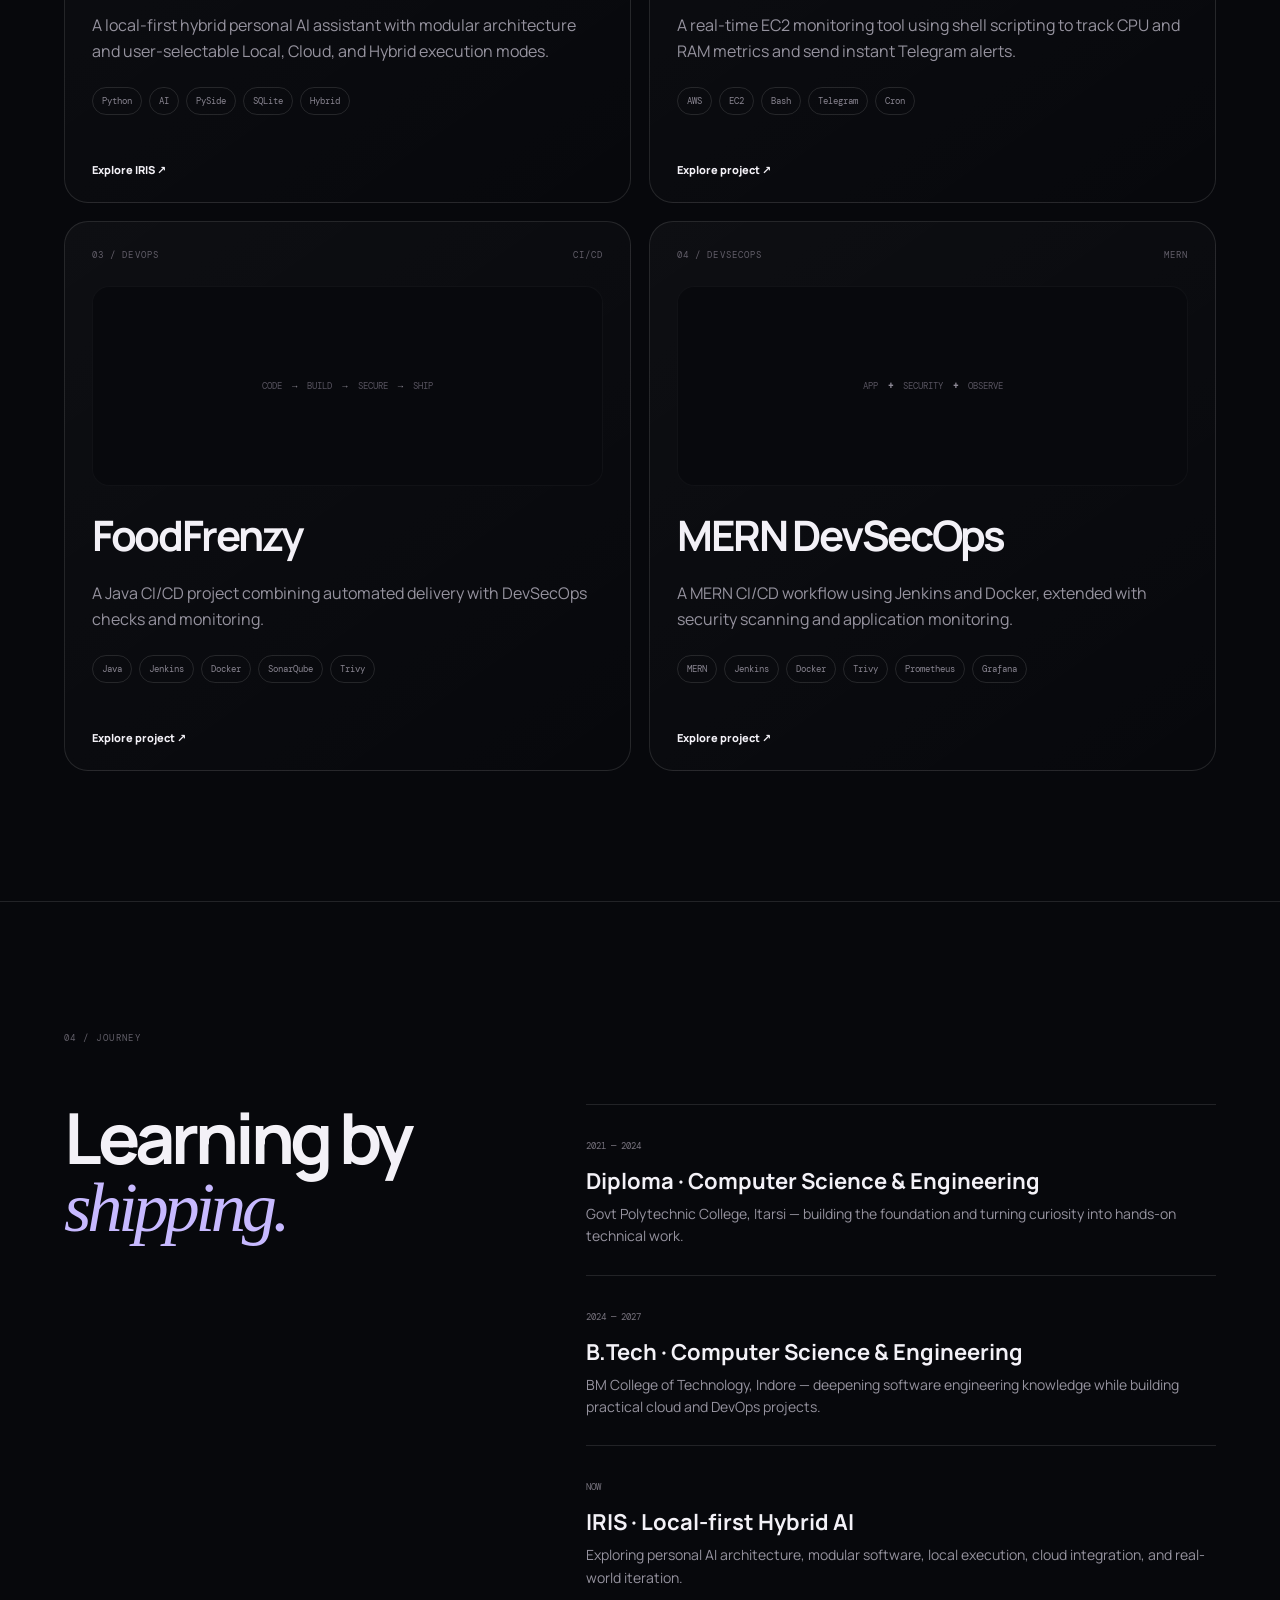
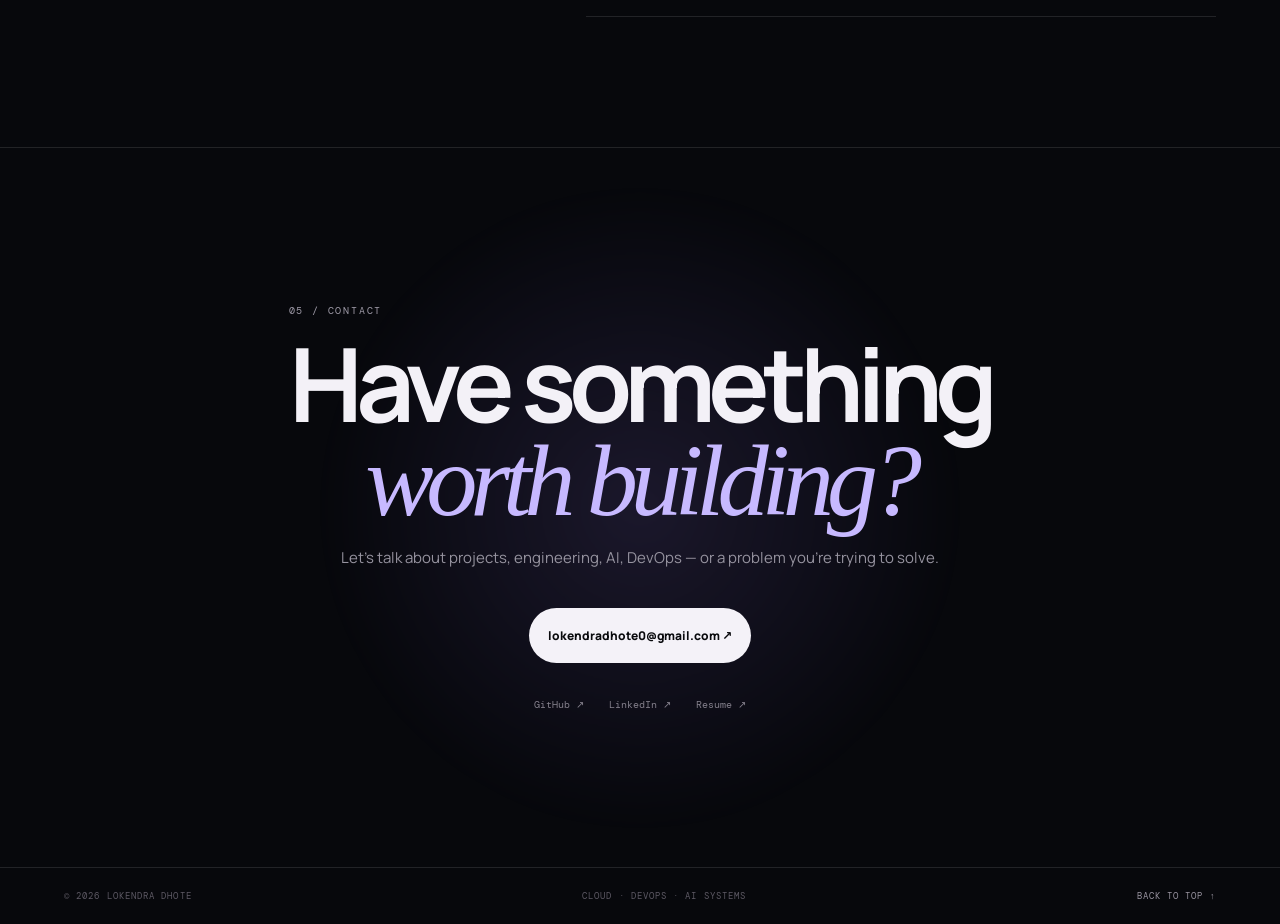
==== commit e14b9232: "Redesign portfolio" ====
--- a/index.html
+++ b/index.html
@@ -1,492 +1,596 @@
 <!DOCTYPE html>
 <html lang="en">
-  <head>
-    <meta charset="UTF-8" />
-    <meta http-equiv="X-UA-Compatible" content="IE=edge" />
-    <meta name="viewport" content="width=device-width, initial-scale=1.0" />
-    <title>Lokendra Dhote | DevOps Engineer | AWS | Terraform | Kubernetes</title>
-    <meta name="google-site-verification" content="YQ92XKp69DxucgVGc7z92SkNloMF1bHF7aJq-I7CRvs" />
-      <meta name="description" content="Lokendra Dhote is a DevOps Engineer specializing in AWS, Terraform, Docker, Kubernetes, Jenkins CI/CD, and Prometheus monitoring. Explore projects and cloud automation expertise." />
-
-  <meta name="keywords" content="Lokendra Dhote, DevOps Engineer, AWS, Terraform, Docker, Kubernetes, Jenkins, Prometheus, CI/CD, Cloud Engineer" />
-
-  <meta name="author" content="Lokendra Dhote" />
-
-  <!-- Open Graph (for LinkedIn sharing) -->
-  <meta property="og:title" content="Lokendra Dhote | DevOps Engineer Portfolio" />
-  <meta property="og:description" content="DevOps Engineer specializing in AWS, Terraform, Kubernetes, CI/CD and Monitoring." />
-  <meta property="og:type" content="website" />
-  <meta property="og:url" content="https://lokendradhote.vercel.app/" />
-  <meta property="og:image" content="https://lokendradhote.vercel.app/assets/lokendra%20img.jpg" />
-
-    <link rel="stylesheet" href="style.css" />
-    <link rel="stylesheet" href="mediaqueries.css" />
-    <link rel="canonical" href="https://lokendradhote.vercel.app/" />
-
-    <script type="application/ld+json">
-{
-  "@context": "https://schema.org",
-  "@type": "Person",
-  "name": "Lokendra Dhote",
-  "url": "https://lokendradhote.vercel.app",
-  "image": "https://lokendradhote.vercel.app/assets/lokendra%20img.jpg",
-  "jobTitle": "DevOps Engineer",
-  "description": "DevOps Engineer specializing in AWS, Terraform, Docker, Kubernetes, Jenkins CI/CD and Monitoring.",
-  "sameAs": [
-    "https://www.linkedin.com/in/lokendra-dhote-b47152257",
-    "https://github.com/lokendradhote"
-  ]
-}
-</script>
-
-
-  </head>
-  <body>
-
-
-    <nav id="desktop-nav">
-      <div class="logo">Lokendra Dhote  </div>
-      <div>
-        <ul class="nav-links">
-          <li><a href="#about">About</a></li>
-          <li><a href="#experience">Experience</a></li>
-          <li><a href="#projects">Projects</a></li>
-          <li><a href="#contact">Contact</a></li>
-        </ul>
-      </div>
+<head>
+  <!-- ============================================================
+       BASIC DOCUMENT / SEO
+       Keep these values consistent with the live portfolio URL.
+       ============================================================ -->
+  <meta charset="UTF-8">
+  <meta http-equiv="X-UA-Compatible" content="IE=edge">
+  <meta name="viewport" content="width=device-width, initial-scale=1.0">
+
+  <title>Lokendra Dhote | Cloud · DevOps · AI Systems</title>
+
+  <meta name="description"
+        content="Lokendra Dhote — Computer Science student and Cloud, DevOps & AI Systems builder. Explore IRIS, EC2 Watchers and DevSecOps projects.">
+
+  <meta name="author" content="Lokendra Dhote">
+  <meta name="keywords"
+        content="Lokendra Dhote, DevOps, Cloud, AWS, AI Systems, IRIS, Docker, Jenkins, Terraform, Kubernetes">
+
+  <!-- Canonical URL: keep this as the primary URL of the portfolio. -->
+  <link rel="canonical" href="https://lokendradhote.vercel.app/">
+
+  <!-- ============================================================
+       GOOGLE SEARCH CONSOLE VERIFICATION
+       This is the verification token used by the old website.
+       Keep the separate google verification HTML file in the
+       project root as well.
+       ============================================================ -->
+  <meta name="google-site-verification"
+        content="YQ92XKp69DxucgVGc7z92SkNloMF1bHF7aJq-I7CRvs">
+
+  <!-- ============================================================
+       OPEN GRAPH
+       Controls the preview when the website is shared on
+       LinkedIn and other supported platforms.
+       ============================================================ -->
+  <meta property="og:title" content="Lokendra Dhote | Cloud · DevOps · AI Systems">
+  <meta property="og:description"
+        content="Portfolio of Lokendra Dhote — Cloud, DevOps and AI Systems builder. Creator of IRIS.">
+  <meta property="og:type" content="website">
+  <meta property="og:url" content="https://lokendradhote.vercel.app/">
+  <!-- Replace profile.jpg with your actual photo when ready. -->
+  <meta property="og:image" content="https://lokendradhote.vercel.app/assets/lokendra img.jpg">
+
+  <!-- ============================================================
+       PERSON STRUCTURED DATA
+       Helps search engines understand that this page represents
+       a real person and connects the portfolio with GitHub and
+       LinkedIn profiles.
+       ============================================================ -->
+  <script type="application/ld+json">
+  {
+    "@context": "https://schema.org",
+    "@type": "Person",
+    "name": "Lokendra Dhote",
+    "url": "https://lokendradhote.vercel.app/",
+    "image": "https://lokendradhote.vercel.app/assets/lokendra img.jpg",
+    "jobTitle": "Cloud & DevOps Enthusiast",
+    "description": "Computer Science student exploring Cloud, DevOps and AI Systems.",
+    "sameAs": [
+      "https://github.com/lokendradhote",
+      "https://www.linkedin.com/in/lokendra-dhote-b47152257"
+    ],
+    "knowsAbout": [
+      "Cloud Computing",
+      "DevOps",
+      "AWS",
+      "CI/CD",
+      "DevSecOps",
+      "AI Systems",
+      "Docker",
+      "Jenkins",
+      "Terraform",
+      "Kubernetes"
+    ]
+  }
+  </script>
+
+  <!-- Google Fonts. The website still works if the fonts fail to load. -->
+  <link rel="preconnect" href="https://fonts.googleapis.com">
+  <link rel="preconnect" href="https://fonts.gstatic.com" crossorigin>
+  <link href="https://fonts.googleapis.com/css2?family=DM+Mono:wght@400;500&family=Manrope:wght@400;500;600;700;800&display=swap" rel="stylesheet">
+
+  <!-- Main stylesheet. -->
+  <link rel="stylesheet" href="style.css">
+</head>
+
+<body>
+  <!-- Subtle visual texture. These elements are decorative only. -->
+  <div class="noise" aria-hidden="true"></div>
+  <div class="grid-bg" aria-hidden="true"></div>
+
+  <!-- ============================================================
+       NAVIGATION
+       Resume is intentionally visible here so recruiters can
+       reach it immediately.
+       ============================================================ -->
+  <header class="nav" id="nav">
+    <a class="logo" href="#home" aria-label="Lokendra Dhote home">
+      <span>L</span> LOKENDRA
+    </a>
+
+    <!-- Mobile menu button. -->
+    <button class="menu" id="menu" aria-label="Open navigation menu">
+      <i></i><i></i>
+    </button>
+
+    <nav id="navLinks" aria-label="Main navigation">
+      <a href="#about">About</a>
+      <a href="#skills">Stack</a>
+      <a href="#projects">Work</a>
+      <a href="#journey">Journey</a>
+
+      <!-- Resume file:
+           Replace assets/resume.pdf with another filename only if
+           you decide to change the standard filename. -->
+      <a class="nav-resume" href="assets/Lokendra Dhote resume 03-2026 .pdf" target="_blank" rel="noopener">
+        Resume ↗
+      </a>
+
+      <a class="nav-pill" href="#contact">Let's talk ↗</a>
     </nav>
-    <nav id="hamburger-nav">
-      <div class="logo">Lokendra Dhote</div>
-      <div class="hamburger-menu">
-        <div class="hamburger-icon" onclick="toggleMenu()">
-          <span></span>
-          <span></span>
-          <span></span>
-        </div>
-        <div class="menu-links">
-          <li><a href="#about" onclick="toggleMenu()">About</a></li>
-          <li><a href="#experience" onclick="toggleMenu()">Experience</a></li>
-          <li><a href="#projects" onclick="toggleMenu()">Projects</a></li>
-          <li><a href="#contact" onclick="toggleMenu()">Contact</a></li>
-        </div>
-      </div>
-    </nav>
-    <section id="profile">
-      <div class="section__pic-container">
-        <img src="./assets/lokendra img.jpg" style="border-radius: 50%;" alt="Lokendra Dhote img" />
-      </div>
-      <div class="section__text">
-        <p class="section__text__p1">Hello, I'm</p>
-        <h1 class="title">Lokendra Dhote</h1>
-        
-        <p class="section__text__p2">Cloud and DevOps Enthusiast</p>
-        <div class="btn-container">
-           <!-- Resume section -->
-          <button
-            class="btn btn-color-2"
-            onclick="window.open('assets/Lokendra Dhote resume 03-2026 .pdf')"
-          >
-            Download Resume
-          </button>
-          <button class="btn btn-color-1" onclick="location.href='./#contact'">
-            Contact Info
-          </button>
-        </div>
-        <div id="socials-container">
-          <img
-            src="./assets/linkedin.png"
-            alt="My LinkedIn profile"
-            class="icon"
-            onclick="location.href='https://www.linkedin.com/in/lokendra-dhote-b47152257/'"
-          />
-          <img
-            src="./assets/github.png"
-            alt="My Github profile"
-            class="icon"
-            onclick="location.href='https://github.com/lokendradhote'"
-          />
+  </header>
+
+  <main>
+    <!-- ==========================================================
+         HERO
+         ========================================================== -->
+    <section class="hero" id="home">
+      <div class="hero-copy">
+        <div class="eyebrow">
+          <span class="status"></span>
+          CLOUD · DEVOPS · AI SYSTEMS
+        </div>
+
+        <h1>
+          I build<br>
+          <em>systems</em><br>
+          that move.
+        </h1>
+
+        <p class="hero-text">
+          I'm <strong>Lokendra Dhote</strong> — a Computer Science student and builder
+          exploring cloud infrastructure, DevOps automation, secure delivery pipelines,
+          and personal AI systems.
+        </p>
+
+        <div class="hero-actions">
+          <a class="btn btn-light" href="#projects">
+            Explore my work <b>↗</b>
+          </a>
+
+          <a class="btn btn-outline" href="assets/Lokendra Dhote resume 03-2026 .pdf" target="_blank" rel="noopener">
+            View Resume
+          </a>
+        </div>
+
+        <div class="hero-facts">
+          <span><b>2024–27</b> B.Tech CSE</span>
+          <span><b>NOW</b> Building IRIS</span>
+          <span><b>INDIA</b> Based in</span>
+        </div>
+      </div>
+
+      <!-- CSS-based animated hero object. No React or Three.js required. -->
+      <div class="hero-art" id="heroArt" aria-label="Animated system visualization">
+        <div class="art-caption">SYSTEM / 001</div>
+
+        <div class="orb">
+          <div class="orb-core">L</div>
+          <div class="orb-ring ring-a"></div>
+          <div class="orb-ring ring-b"></div>
+          <div class="orb-ring ring-c"></div>
+
+          <div class="sat sat-1">AI</div>
+          <div class="sat sat-2">CI/CD</div>
+          <div class="sat sat-3">AWS</div>
+          <div class="sat sat-4">∞</div>
+        </div>
+
+        <div class="art-bottom">
+          LOCAL-FIRST · AUTOMATION · OBSERVABILITY
         </div>
       </div>
     </section>
-    <section id="about">
-      <p class="section__text__p1">Get To Know More</p>
-      <h1 class="title">About Me</h1>
-      <div class="section-container">
-        <div class="section__pic-container">
-          <img
-            src="./assets/lokendra img.jpg"
-            alt="Profile picture"
-            class="about-pic"
-          />
-        </div>
-        <div class="about-details-container">
-          <div class="about-containers">
-            <div class="details-container">
-              <img
-                src="./assets/experience.png"
-                alt="Experience icon"
-                class="icon"
-              />
-              <h3>Experience</h3>
-              <p> Self learner  <br />Cloud and DevOps</p>
+
+    <!-- Moving technology strip. -->
+    <div class="ticker" aria-hidden="true">
+      <div>BUILD · AUTOMATE · SECURE · OBSERVE · LEARN · ITERATE · BUILD · AUTOMATE · SECURE · OBSERVE · LEARN · ITERATE ·</div>
+    </div>
+
+    <!-- ==========================================================
+         ABOUT + PROFILE
+         The profile photo is intentionally a replaceable local
+         asset: assets/profile.jpg
+         ========================================================== -->
+    <section class="section about" id="about">
+      <div class="section-label">01 / ABOUT</div>
+
+      <div class="about-layout">
+        <div class="profile-card">
+          <!-- =====================================================
+               PROFILE PHOTO PLACEHOLDER
+               Replace ONLY assets/profile.jpg with your own image.
+               No HTML change is required if you keep the filename.
+               ===================================================== -->
+          <div class="profile-photo-wrap">
+            <img
+              src="assets/lokendra img.jpg"
+              alt="Lokendra Dhote"
+              class="profile-photo"
+            >
+
+            <!-- Placeholder appears behind the image if no photo is
+                 supplied yet. -->
+            <div class="photo-placeholder" aria-hidden="true">
+              <span>YOUR<br>PHOTO</span>
             </div>
-            <div class="details-container">
-              <img
-                src="./assets/education.png"
-                alt="Education icon"
-                class="icon"
-              />
-              <h3>Education</h3>
-              <p> <b>Diploma</b> in Computer Science and Engineering (2021-2024)<br /> <br> <b>B Tech</b> in Computer Science and Engineering.(2024-2027)</p>
+          </div>
+
+          <div class="profile-info">
+            <div>
+              <span class="mini-label">BUILDER</span>
+              <h3>Lokendra Dhote</h3>
             </div>
-          </div>
-          <div class="text-container">
+
+            <div class="profile-role">
+              Computer Science<br>
+              Cloud · DevOps · AI Systems
+            </div>
+          </div>
+
+          <div class="profile-location">
+            <span class="status"></span>
+            Indore, India
+          </div>
+        </div>
+
+        <div class="about-content">
+          <h2>
+            Curious by default.<br>
+            <em>Serious about building.</em>
+          </h2>
+
+          <div class="body-copy">
             <p>
-              I'm <strong>Lokendra Dhote</strong>, a Computer Science student and passionate DevOps and Cloud enthusiast.
-    I build and streamline scalable, secure solutions using tools like <strong>AWS, Docker, Jenkins, Terraform</strong>,
-    and enhance them with DevSecOps practices using <strong>Trivy, SonarQube</strong>, plus observability via
-    <strong>Prometheus & Grafana</strong>. With hands-on projects spanning CI/CD, infrastructure automation, and monitoring,
-    I'm continuously learning and ready to contribute as a DevOps Engineer.
+              I'm a Computer Science student and Cloud & DevOps enthusiast.
+              I like taking an idea apart, understanding how its pieces work,
+              and turning those pieces into something reliable.
             </p>
-          </div>
-        </div>
-      </div>
-      <img
-        src="./assets/arrow.png"
-        alt="Arrow icon"
-        class="icon arrow"
-        onclick="location.href='./#experience'"
-      />
+
+            <p>
+              My work spans AWS, Linux, Docker, Jenkins, Terraform, monitoring,
+              security and automation. More recently, I've been exploring
+              <strong>IRIS</strong> — a local-first hybrid personal AI assistant.
+            </p>
+
+            <!-- Resume actions are also available here for easy access. -->
+            <div class="resume-actions">
+              <a class="btn btn-light" href="assets/Lokendra Dhote resume 03-2026 .pdf" target="_blank" rel="noopener">
+                View Resume ↗
+              </a>
+
+              <a class="btn btn-outline" href="assets/Lokendra Dhote resume 03-2026 .pdf" download>
+                Download Resume ↓
+              </a>
+            </div>
+
+            <div class="stats">
+              <div><b>01</b><small>Flagship AI<br>system</small></div>
+              <div><b>11+</b><small>Core tools &<br>technologies</small></div>
+              <div><b>∞</b><small>Things left<br>to learn</small></div>
+            </div>
+          </div>
+        </div>
+      </div>
     </section>
-    <section id="experience">
-      <p class="section__text__p1">Explore My</p>
-      <h1 class="title">Experience</h1>
-      <div class="experience-details-container">
-        <div class="about-containers">
-          <div class="details-container">
-            <h2 class="experience-sub-title">Skills</h2>
-            <div class="article-container">
-              <article>
-                <img
-                  src="./assets/checkmark.png"
-                  alt="Experience icon"
-                  class="icon"
-                />
-                <div>
-                  <h3>AWS </h3>
-                  <p> </p> 
-                </div>
-              </article>
-              <article>
-                <img
-                  src="./assets/checkmark.png"
-                  alt="Experience icon"
-                  class="icon"
-                />
-                <div>
-                  <h3>Linux</h3>
-                  <p></p>
-                </div>
-              </article>
-              <article>
-                <img
-                  src="./assets/checkmark.png"
-                  alt="Experience icon"
-                  class="icon"
-                />
-                
-                <div>
-                  <h3>Shell scripting</h3>
-                  <p></p>
-                </div>
-              </article>
-              <article>
-                <img
-                src="./assets/checkmark.png"
-                alt="Experience icon"
-                class="icon"
-                />
-                <div>
-                  <h3>Docker </h3>
-                  <p></p>
-                </div>
-              </article>
-              <article>
-                <img
-                src="./assets/checkmark.png"
-                alt="Experience icon"
-                class="icon"
-                />
-                <div>
-                  <h3>Sonarqube</h3>
-                  <p></p>
-                </div>
-              </article>
-
-              <article>
-                <img
-                src="./assets/checkmark.png"
-                alt="Experience icon"
-                class="icon"
-                />
-                <div>
-                  <h3>Owasp</h3>
-                  <p></p>
-                </div>
-              </article>
-
-              <article>
-                <img
-                src="./assets/checkmark.png"
-                alt="Experience icon"
-                class="icon"
-                />
-                <div>
-                  <h3>Trivy</h3>
-                  <p></p>
-                </div>
-              </article>
-
-              
-              <article>
-                <img
-                src="./assets/checkmark.png"
-                alt="Experience icon"
-                class="icon"
-                />
-                <div>
-                  <h3>Jenkins</h3>
-                  <p></p>
-                </div>
-              </article>
-              <article>
-                <img
-                src="./assets/checkmark.png"
-                alt="Experience icon"
-                class="icon"
-                />
-                <div>
-                  <h3>Terraform</h3>
-                  <p></p>
-                </div>
-              </article>
-              <article>
-                <img
-                  src="./assets/checkmark.png"
-                  alt="Experience icon"
-                  class="icon"
-                />
-                <div>
-                  <h3>Git & Github</h3>
-                  <p></p>
-                </div>
-              </article>
-              <article>
-                <img
-                  src="./assets/checkmark.png"
-                  alt="Experience icon"
-                  class="icon"
-                />
-                <div>
-                  <h3>Prometheus</h3>
-                  <p></p>
-                </div>
-               
-              </article>
-              <article>
-                <img
-                  src="./assets/checkmark.png"
-                  alt="Experience icon"
-                  class="icon"
-                />
-                <div>
-                  <h3>Grafana</h3>
-                  <p></p>
-                </div>
-               
-              </article>
-              <article>
-                <img
-                  src="./assets/checkmark.png"
-                  alt="Experience icon"
-                  class="icon"
-                />
-                <div>
-                  <h3>Basic Kubernetes</h3>
-                  <p></p>
-                </div>
-               
-              </article>
-             
-            </div>
-          </div>
-
-
-
-
+
+    <!-- ==========================================================
+         STACK
+         ========================================================== -->
+    <section class="section stack" id="skills">
+      <div class="section-label">02 / STACK</div>
+
+      <div class="stack-head">
+        <h2>The tools behind<br><em>the work.</em></h2>
+        <p>
+          I choose tools around the problem — speed, reliability,
+          security, observability, and maintainability.
+        </p>
+      </div>
+
+      <div class="skill-cloud">
+        <span class="featured">AWS</span>
+        <span>Linux</span>
+        <span>Docker</span>
+        <span>Jenkins</span>
+        <span class="featured cyan">Terraform</span>
+        <span>Git & GitHub</span>
+        <span>Kubernetes</span>
+        <span>Shell Scripting</span>
+        <span>SonarQube</span>
+        <span>Trivy</span>
+        <span>OWASP</span>
+        <span>Prometheus</span>
+        <span class="featured">Grafana</span>
+        <span>Python</span>
+        <span>AI Systems</span>
+      </div>
     </section>
 
-
-
-
-    <section id="projects">
-      <p class="section__text__p1">Browse My Recent</p>
-      <h1 class="title">Projects</h1>
-      <div class="experience-details-container">
-        <div class="about-containers">
-          <div class="details-container color-container">
-            <div class="article-container">
-              <img
-                src="./assets/Foodfrenzy cicd.jpg"
-                alt="Project 1"
-                class="project-img"
-              />
-            </div>
-            <h2 class="experience-sub-title project-title">FoodFrenzy - Java CI/CD with DevSecOps & Monitoring </h2>
-            <div class="btn-container">
-              <button
-                class="btn btn-color-2 project-btn"
-                onclick="location.href='https://github.com/lokendradhote/FoodFrenzy-CICD' "
-              >
-                Github
-              </button>
-              <button
-                class="btn btn-color-2 project-btn"
-                onclick="location.href='https://youtu.be/o_GlbzHFqzA?si=vlzXwPFNLecw0KeQ'"
-              >
-                 Youtube
-              </button>
-            </div>
-          </div>
-
-          <div class="details-container color-container">
-            <div class="article-container">
-              <img
-                src="./assets/ec2 watchers thumbnail v2.jpg"
-                alt="Project 2"
-                class="project-img"
-              />
-            </div>
-            <h2 class="experience-sub-title project-title">EC2 Watchers - EC2 montoring tool </h2>
-            <div class="btn-container">
-              <button
-                class="btn btn-color-2 project-btn"
-                onclick="location.href='https://github.com/lokendradhote/EC2-Watchers'"
-              >
-                Github
-              </button>
-              <button
-                class="btn btn-color-2 project-btn"
-                onclick="location.href='https://youtu.be/aqIVOLbxSBQ?si=fP04LBKbSthYEVMJ'"
-              >
-                 Youtube
-              </button>
-            </div>
-          </div>
-
-          <div class="details-container color-container">
-            <div class="article-container">
-              <img
-                src="./assets/devsecops cicd.jpg"
-                alt="Project 3"
-                class="project-img"
-              />
-            </div>
-            <h2 class="experience-sub-title project-title">DevSecOps Project | MERN CI/CD with Jenkins, Docker & Monitoring</h2>
-            <div class="btn-container">
-              <button
-                class="btn btn-color-2 project-btn"
-                onclick="location.href='https://github.com/lokendradhote/Indore-Route-Pathfinder-cicd.git '"
-              >
-                Github
-              </button>
-              <button
-                class="btn btn-color-2 project-btn"
-                onclick="location.href='https://youtu.be/xhOYr-N4rRw?si=8coeaPIPBi8_SQnp'"
-              >
-                Youtube
-              </button>
-            </div>
-          </div>
-        </div>
-      </div>
-
-      <!-- Project 4 details container ends here -->
-          <div class="details-container color-container">
-            <div class="article-container">
-              <img
-                src="./assets/Automated-devops-setup.jpg"
-                alt="Project 4"
-                class="project-img"
-              />
-            </div>
-            <h2 class="experience-sub-title project-title">Automated DevOps Setup</h2>
-            <div class="btn-container">
-              <button
-                class="btn btn-color-2 project-btn"
-                onclick="location.href='https://github.com/lokendradhote/Automated-DevOps-Setup' "
-              >
-                Github
-              </button>
-              <button
-                class="btn btn-color-2 project-btn"
-                onclick="location.href='https://youtu.be/xhOYr-N4rRw?si=8coeaPIPBi8_SQnp'"
-              >
-                Youtube
-              </button>
-            </div>
-          </div>
-        </div>
-      </div>
-
-      <!-- Project 4 details  ends here -->
-
-
-      <!-- Project details container ends here -->
-
-      <img
-        src="./assets/arrow.png"
-        alt="Arrow icon"
-        class="icon arrow"
-        onclick="location.href='./#contact'"
-      />
+    <!-- ==========================================================
+         PROJECTS
+         Four projects are intentionally kept:
+         1. IRIS
+         2. EC2 Watchers
+         3. FoodFrenzy
+         4. MERN DevSecOps
+         ========================================================== -->
+    <section class="section projects" id="projects">
+      <div class="section-label">03 / SELECTED WORK</div>
+
+      <div class="project-intro">
+        <h2>Projects that<br><em>teach me something.</em></h2>
+        <p>
+          From CI/CD and infrastructure automation to a personal AI assistant —
+          each project is a practical step deeper into engineering.
+        </p>
+      </div>
+
+      <div class="project-grid">
+
+        <!-- ========================================================
+             PROJECT 01 — IRIS
+             Replace the dummy URL when the real IRIS website is ready.
+             ======================================================== -->
+        <article class="project irisis">
+          <div class="project-meta">
+            <span>01 / FLAGSHIP</span>
+            <span>AI SYSTEM</span>
+          </div>
+
+          <div class="project-visual iris-visual">
+            <div class="iris-symbol">◈</div>
+            <span>LOCAL</span>
+            <span>HYBRID</span>
+            <span>CONTROL</span>
+          </div>
+
+          <h3>IRIS</h3>
+
+          <p>
+            A local-first hybrid personal AI assistant with modular architecture
+            and user-selectable Local, Cloud, and Hybrid execution modes.
+          </p>
+
+          <div class="tags">
+            <i>Python</i>
+            <i>AI</i>
+            <i>PySide</i>
+            <i>SQLite</i>
+            <i>Hybrid</i>
+          </div>
+
+          <!-- DUMMY LINK — replace with your real IRIS website/GitHub URL. -->
+          <a class="project-link"
+             href="https://github.com/lokendradhote/IRIS"
+             target="_blank"
+             rel="noopener">
+            Explore IRIS ↗
+          </a>
+        </article>
+
+        <!-- ========================================================
+             PROJECT 02 — EC2 WATCHERS
+             ======================================================== -->
+        <article class="project">
+          <div class="project-meta">
+            <span>02 / CLOUD</span>
+            <span>MONITORING</span>
+          </div>
+
+          <div class="project-visual watcher">
+            <div class="radar"></div>
+            <span>EC2 / WATCHING</span>
+          </div>
+
+          <h3>EC2 Watchers</h3>
+
+          <p>
+            A real-time EC2 monitoring tool using shell scripting to track
+            CPU and RAM metrics and send instant Telegram alerts.
+          </p>
+
+          <div class="tags">
+            <i>AWS</i>
+            <i>EC2</i>
+            <i>Bash</i>
+            <i>Telegram</i>
+            <i>Cron</i>
+          </div>
+
+          <!-- DUMMY LINK — replace with the real GitHub repository URL. -->
+          <a class="project-link"
+             href="https://github.com/lokendradhote/EC2-Watchers"
+             target="_blank"
+             rel="noopener">
+            Explore project ↗
+          </a>
+        </article>
+
+        <!-- ========================================================
+             PROJECT 03 — FOODFRENZY
+             ======================================================== -->
+        <article class="project">
+          <div class="project-meta">
+            <span>03 / DEVOPS</span>
+            <span>CI/CD</span>
+          </div>
+
+          <div class="project-visual pipeline">
+            <span>CODE</span>
+            <b>→</b>
+            <span>BUILD</span>
+            <b>→</b>
+            <span>SECURE</span>
+            <b>→</b>
+            <span>SHIP</span>
+          </div>
+
+          <h3>FoodFrenzy</h3>
+
+          <p>
+            A Java CI/CD project combining automated delivery with DevSecOps
+            checks and monitoring.
+          </p>
+
+          <div class="tags">
+            <i>Java</i>
+            <i>Jenkins</i>
+            <i>Docker</i>
+            <i>SonarQube</i>
+            <i>Trivy</i>
+          </div>
+
+          <!-- DUMMY LINK — replace with the real project/demo URL. -->
+          <a class="project-link"
+             href="https://github.com/lokendradhote/FoodFrenzy-CICD"
+             target="_blank"
+             rel="noopener">
+            Explore project ↗
+          </a>
+        </article>
+
+        <!-- ========================================================
+             PROJECT 04 — MERN DEVSECOPS
+             ======================================================== -->
+        <article class="project">
+          <div class="project-meta">
+            <span>04 / DEVSECOPS</span>
+            <span>MERN</span>
+          </div>
+
+          <div class="project-visual devsec">
+            <span>APP</span>
+            <b>+</b>
+            <span>SECURITY</span>
+            <b>+</b>
+            <span>OBSERVE</span>
+          </div>
+
+          <h3>MERN DevSecOps</h3>
+
+          <p>
+            A MERN CI/CD workflow using Jenkins and Docker, extended with
+            security scanning and application monitoring.
+          </p>
+
+          <div class="tags">
+            <i>MERN</i>
+            <i>Jenkins</i>
+            <i>Docker</i>
+            <i>Trivy</i>
+            <i>Prometheus</i>
+            <i>Grafana</i>
+          </div>
+
+          <!-- DUMMY LINK — replace with the real project/demo URL. -->
+          <a class="project-link"
+             href="https://github.com/lokendradhote/Indore-Route-Pathfinder-cicd"
+             target="_blank"
+             rel="noopener">
+            Explore project ↗
+          </a>
+        </article>
+
+      </div>
     </section>
 
-    <section id="contact">
-      <p class="section__text__p1">Get in Touch</p>
-      <h1 class="title">Contact Me</h1>
-      <div class="contact-info-upper-container">
-        <div class="contact-info-container">
-          <img
-            src="./assets/email.png"
-            alt="Email icon"
-            class="icon contact-icon email-icon"
-          />
-          <p><a href="mailto:lokendradhote64@gmail.com">lokendradhote64@gmail.com</a></p>
-        </div>
-        <div class="contact-info-container">
-          <img
-            src="./assets/linkedin.png"
-            alt="LinkedIn icon"
-            class="icon contact-icon"
-          />
-          <p><a href="https://www.linkedin.com/in/lokendra-dhote-b47152257/">LinkedIn</a></p>
+    <!-- ==========================================================
+         JOURNEY
+         ========================================================== -->
+    <section class="section journey" id="journey">
+      <div class="section-label">04 / JOURNEY</div>
+
+      <div class="journey-grid">
+        <h2>Learning by<br><em>shipping.</em></h2>
+
+        <div class="timeline">
+          <div>
+            <span>2021 — 2024</span>
+            <h3>Diploma · Computer Science & Engineering</h3>
+            <p>
+              Govt Polytechnic College, Itarsi — building the foundation
+              and turning curiosity into hands-on technical work.
+            </p>
+          </div>
+
+          <div>
+            <span>2024 — 2027</span>
+            <h3>B.Tech · Computer Science & Engineering</h3>
+            <p>
+              BM College of Technology, Indore — deepening software
+              engineering knowledge while building practical cloud and
+              DevOps projects.
+            </p>
+          </div>
+
+          <div>
+            <span>NOW</span>
+            <h3>IRIS · Local-first Hybrid AI</h3>
+            <p>
+              Exploring personal AI architecture, modular software,
+              local execution, cloud integration, and real-world iteration.
+            </p>
+          </div>
         </div>
       </div>
     </section>
-    <footer>
-      <nav>
-        <div class="nav-links-container">
-          <ul class="nav-links">
-            <li><a href="#about">About</a></li>
-            <li><a href="#experience">Experience</a></li>
-            <li><a href="#projects">Projects</a></li>
-            <li><a href="#contact">Contact</a></li>
-          </ul>
-        </div>
-      </nav>
-      <p>Copyright &#169; 2026 Lokendra dhote. All Rights Reserved.</p>
-    </footer>
-    <script src="script.js"></script>
-  </body>
-</html>
+
+    <!-- ==========================================================
+         CONTACT
+         ========================================================== -->
+    <section class="contact" id="contact">
+      <div class="contact-glow" aria-hidden="true"></div>
+
+      <div class="contact-inner">
+        <div class="eyebrow">05 / CONTACT</div>
+
+        <h2>
+          Have something<br>
+          <em>worth building?</em>
+        </h2>
+
+        <p>
+          Let's talk about projects, engineering, AI, DevOps —
+          or a problem you're trying to solve.
+        </p>
+
+        <a class="btn btn-light big" href="mailto:lokendradhote0@gmail.com">
+          lokendradhote0@gmail.com ↗
+        </a>
+
+        <div class="socials">
+          <a href="https://github.com/lokendradhote" target="_blank" rel="noopener">
+            GitHub ↗
+          </a>
+
+          <a href="https://www.linkedin.com/in/lokendra-dhote-b47152257"
+             target="_blank"
+             rel="noopener">
+            LinkedIn ↗
+          </a>
+
+          <a href="assets/Lokendra Dhote resume 03-2026 .pdf" target="_blank" rel="noopener">
+            Resume ↗
+          </a>
+        </div>
+      </div>
+    </section>
+  </main>
+
+  <!-- ============================================================
+       FOOTER
+       ============================================================ -->
+  <footer>
+    <span>© 2026 LOKENDRA DHOTE</span>
+    <span>CLOUD · DEVOPS · AI SYSTEMS</span>
+    <a href="#home">BACK TO TOP ↑</a>
+  </footer>
+
+  <!-- Main JavaScript. Only navigation + small visual interaction. -->
+  <script src="script.js"></script>
+</body>
+</html>
--- a/style.css
+++ b/style.css
@@ -0,0 +1,1347 @@
+/* ================================================================
+   LOKENDRA PORTFOLIO — GLOBAL STYLES
+   ---------------------------------------------------------------
+   This file contains the complete visual system:
+   typography, layout, cards, animation, responsive behavior, etc.
+
+   Main design variables are at the top so the visual identity can
+   be changed without hunting through the whole stylesheet.
+   ================================================================ */
+
+:root {
+  --bg: #07080c;
+  --panel: #0d0f15;
+  --text: #f3f1f7;
+  --muted: #96939f;
+  --line: rgba(255, 255, 255, 0.11);
+
+  --purple: #aa8cff;
+  --cyan: #6fe7ff;
+  --green: #73edac;
+
+  --radius: 24px;
+
+  font-family: "Manrope", system-ui, sans-serif;
+  color: var(--text);
+  background: var(--bg);
+}
+
+/* Reset */
+* {
+  box-sizing: border-box;
+}
+
+html {
+  scroll-behavior: smooth;
+}
+
+body {
+  margin: 0;
+  background: var(--bg);
+  overflow-x: hidden;
+}
+
+a {
+  color: inherit;
+  text-decoration: none;
+}
+
+/* ================================================================
+   BACKGROUND EFFECTS
+   ================================================================ */
+
+.noise {
+  position: fixed;
+  inset: 0;
+  z-index: 99;
+  pointer-events: none;
+  opacity: 0.045;
+
+  background-image: url("data:image/svg+xml,%3Csvg xmlns='http://www.w3.org/2000/svg' width='160' height='160'%3E%3Cfilter id='n'%3E%3CfeTurbulence type='fractalNoise' baseFrequency='.9' numOctaves='4'/%3E%3C/filter%3E%3Crect width='100%25' height='100%25' filter='url(%23n)' opacity='.8'/%3E%3C/svg%3E");
+}
+
+.grid-bg {
+  position: fixed;
+  inset: 0;
+  pointer-events: none;
+  opacity: 0.16;
+
+  background-image:
+    linear-gradient(rgba(255, 255, 255, 0.035) 1px, transparent 1px),
+    linear-gradient(90deg, rgba(255, 255, 255, 0.035) 1px, transparent 1px);
+
+  background-size: 80px 80px;
+  mask-image: linear-gradient(to bottom, black, transparent 80%);
+}
+
+/* ================================================================
+   NAVIGATION
+   ================================================================ */
+
+.nav {
+  position: fixed;
+  z-index: 90;
+  top: 0;
+  left: 0;
+  right: 0;
+
+  padding: 22px 5vw;
+
+  display: flex;
+  align-items: center;
+  justify-content: space-between;
+
+  transition: 0.3s;
+}
+
+.nav.scrolled {
+  background: rgba(7, 8, 12, 0.75);
+  backdrop-filter: blur(18px);
+  border-bottom: 1px solid var(--line);
+  padding-block: 14px;
+}
+
+.logo {
+  font-size: 12px;
+  font-weight: 800;
+  letter-spacing: 0.18em;
+
+  display: flex;
+  gap: 10px;
+  align-items: center;
+}
+
+.logo span {
+  display: grid;
+  place-items: center;
+
+  width: 30px;
+  height: 30px;
+
+  border: 1px solid #625b72;
+  border-radius: 8px;
+
+  background: linear-gradient(135deg, #201c31, #0b0c11);
+}
+
+.nav nav {
+  display: flex;
+  align-items: center;
+  gap: 28px;
+
+  color: #aaa6b2;
+  font-size: 12px;
+}
+
+.nav nav a {
+  transition: color 0.2s ease;
+}
+
+.nav nav a:hover {
+  color: white;
+}
+
+.nav-resume {
+  color: #ddd8e5;
+}
+
+.nav-pill {
+  border: 1px solid var(--line);
+  padding: 9px 14px;
+  border-radius: 999px;
+  color: white;
+}
+
+.menu {
+  display: none;
+  background: none;
+  border: 0;
+  cursor: pointer;
+}
+
+.menu i {
+  display: block;
+  width: 24px;
+  height: 1px;
+  background: white;
+  margin: 6px;
+}
+
+/* ================================================================
+   HERO
+   ================================================================ */
+
+.hero {
+  min-height: 100vh;
+
+  padding: 140px 5vw 70px;
+
+  display: grid;
+  grid-template-columns: 1fr 0.9fr;
+  align-items: center;
+  gap: 5vw;
+}
+
+.eyebrow {
+  font: 10px "DM Mono", monospace;
+  letter-spacing: 0.18em;
+  color: #9e9aa7;
+
+  display: flex;
+  align-items: center;
+  gap: 9px;
+}
+
+.status {
+  width: 6px;
+  height: 6px;
+
+  background: var(--green);
+  border-radius: 50%;
+  box-shadow: 0 0 16px var(--green);
+
+  animation: pulse 2s infinite;
+}
+
+@keyframes pulse {
+  50% {
+    transform: scale(1.5);
+    opacity: 0.5;
+  }
+}
+
+.hero h1 {
+  font-size: clamp(65px, 9vw, 125px);
+  line-height: 0.84;
+  letter-spacing: -0.075em;
+  margin: 25px 0;
+
+  font-weight: 800;
+}
+
+.hero h1 em,
+.section h2 em,
+.contact h2 em {
+  font-family: Georgia, serif;
+  font-weight: 400;
+  color: #c7b9ff;
+}
+
+.hero-text {
+  max-width: 610px;
+
+  color: var(--muted);
+  font-size: 17px;
+  line-height: 1.7;
+}
+
+.hero-text strong {
+  color: #eae7ef;
+}
+
+.hero-actions {
+  display: flex;
+  gap: 10px;
+  flex-wrap: wrap;
+  margin-top: 30px;
+}
+
+.btn {
+  display: inline-flex;
+  align-items: center;
+  justify-content: center;
+  gap: 10px;
+
+  border-radius: 999px;
+  min-height: 48px;
+  padding: 0 19px;
+
+  font-size: 12px;
+  font-weight: 800;
+
+  transition: 0.25s;
+}
+
+.btn:hover {
+  transform: translateY(-3px);
+}
+
+.btn-light {
+  background: #f4f2f8;
+  color: #090a0d;
+}
+
+.btn-outline {
+  border: 1px solid var(--line);
+  background: #ffffff04;
+}
+
+.hero-facts {
+  display: flex;
+  gap: 28px;
+  margin-top: 52px;
+
+  color: #64616b;
+  font: 9px "DM Mono", monospace;
+}
+
+.hero-facts b {
+  color: #aaa6b1;
+  margin-right: 5px;
+}
+
+/* ================================================================
+   HERO ANIMATED ORB
+   ================================================================ */
+
+.hero-art {
+  height: min(650px, 72vh);
+  min-height: 480px;
+
+  border-left: 1px solid var(--line);
+
+  position: relative;
+  display: grid;
+  place-items: center;
+
+  overflow: hidden;
+}
+
+.art-caption,
+.art-bottom {
+  position: absolute;
+
+  font: 9px "DM Mono", monospace;
+  color: #5d5965;
+  letter-spacing: 0.15em;
+}
+
+.art-caption {
+  top: 25px;
+  right: 25px;
+}
+
+.art-bottom {
+  bottom: 25px;
+  left: 25px;
+}
+
+.orb {
+  width: 350px;
+  height: 350px;
+
+  position: relative;
+  display: grid;
+  place-items: center;
+
+  perspective: 800px;
+
+  transition: transform 0.2s ease-out;
+}
+
+.orb-core {
+  width: 105px;
+  height: 105px;
+
+  border-radius: 50%;
+
+  display: grid;
+  place-items: center;
+
+  font-size: 45px;
+  font-weight: 700;
+
+  background: radial-gradient(
+    circle at 30% 25%,
+    #29213f,
+    #090a0e 70%
+  );
+
+  border: 1px solid #8d7abf;
+
+  box-shadow:
+    0 0 90px #8064e033,
+    inset 0 0 30px #fff1;
+
+  z-index: 4;
+}
+
+.orb-ring {
+  position: absolute;
+
+  border: 1px solid #ffffff12;
+  border-radius: 50%;
+  inset: 0;
+
+  animation: spin 12s linear infinite;
+}
+
+.ring-a {
+  transform: rotateX(68deg) rotateZ(20deg);
+  border-color: #a98bfa40;
+}
+
+.ring-b {
+  inset: 15%;
+  transform: rotateY(65deg) rotateZ(-25deg);
+
+  animation-duration: 17s;
+
+  border-color: #6fe7ff35;
+}
+
+.ring-c {
+  inset: 28%;
+  transform: rotateX(70deg) rotateY(20deg);
+
+  animation-duration: 9s;
+}
+
+@keyframes spin {
+  to {
+    transform: rotateZ(380deg) rotateX(65deg);
+  }
+}
+
+.sat {
+  position: absolute;
+
+  padding: 7px 10px;
+
+  border: 1px solid var(--line);
+  background: #0a0b10d9;
+  backdrop-filter: blur(8px);
+
+  border-radius: 999px;
+
+  color: #aaa5b4;
+  font: 9px "DM Mono", monospace;
+}
+
+.sat-1 {
+  top: 10px;
+  left: 50%;
+}
+
+.sat-2 {
+  right: -5px;
+  top: 45%;
+}
+
+.sat-3 {
+  bottom: 20px;
+  left: 40%;
+}
+
+.sat-4 {
+  left: 10px;
+  top: 35%;
+
+  font-size: 16px;
+  color: #cfc5ff;
+}
+
+/* ================================================================
+   TICKER
+   ================================================================ */
+
+.ticker {
+  border-block: 1px solid var(--line);
+
+  overflow: hidden;
+  white-space: nowrap;
+
+  color: #66636e;
+  font: 9px "DM Mono", monospace;
+  letter-spacing: 0.22em;
+
+  padding: 15px 0;
+}
+
+.ticker div {
+  width: max-content;
+  animation: marquee 30s linear infinite;
+}
+
+@keyframes marquee {
+  to {
+    transform: translateX(-50%);
+  }
+}
+
+/* ================================================================
+   GENERAL SECTION
+   ================================================================ */
+
+.section {
+  max-width: 1500px;
+  margin: auto;
+  padding: 130px 5vw;
+}
+
+.section-label {
+  font: 9px "DM Mono", monospace;
+  color: #625f69;
+  letter-spacing: 0.16em;
+  margin-bottom: 60px;
+}
+
+.section h2 {
+  font-size: clamp(42px, 5.5vw, 75px);
+  line-height: 0.95;
+  letter-spacing: -0.06em;
+  margin: 0;
+}
+
+/* ================================================================
+   ABOUT / PROFILE
+   ================================================================ */
+
+.about {
+  border-top: 1px solid transparent;
+}
+
+.about-layout {
+  display: grid;
+  grid-template-columns: 0.7fr 1.3fr;
+  gap: 8vw;
+  align-items: start;
+}
+
+/* Profile card */
+.profile-card {
+  position: relative;
+
+  padding: 14px;
+
+  border: 1px solid var(--line);
+  border-radius: var(--radius);
+
+  background:
+    radial-gradient(
+      circle at 20% 10%,
+      rgba(170, 140, 255, 0.12),
+      transparent 50%
+    ),
+    #ffffff03;
+
+  overflow: hidden;
+}
+
+.profile-photo-wrap {
+  position: relative;
+
+  width: 100%;
+  aspect-ratio: 0.86;
+
+  overflow: hidden;
+
+  border-radius: 17px;
+
+  background:
+    radial-gradient(circle at 50% 35%, #272139, #0b0c11 70%);
+}
+
+/*
+  The actual image sits above the placeholder.
+  If profile.jpg is replaced with your photo, this is all you need.
+*/
+.profile-photo {
+  position: relative;
+  z-index: 2;
+
+  display: block;
+
+  width: 100%;
+  height: 100%;
+
+  object-fit: cover;
+
+  filter: saturate(0.85) contrast(1.05);
+
+  transition:
+    transform 0.5s ease,
+    filter 0.5s ease;
+}
+
+.profile-card:hover .profile-photo {
+  transform: scale(1.035);
+  filter: saturate(1) contrast(1.05);
+}
+
+/*
+  Temporary visual shown when the actual profile image is absent.
+  It is deliberately abstract rather than using a random person's photo.
+*/
+.photo-placeholder {
+  position: absolute;
+  inset: 0;
+
+  z-index: 1;
+
+  display: grid;
+  place-items: center;
+
+  color: #c9baff;
+
+  font:
+    14px "DM Mono",
+    monospace;
+
+  letter-spacing: 0.18em;
+  text-align: center;
+
+  background:
+    radial-gradient(
+      circle at 50% 40%,
+      rgba(170, 140, 255, 0.24),
+      transparent 35%
+    ),
+    radial-gradient(
+      circle at 30% 70%,
+      rgba(111, 231, 255, 0.10),
+      transparent 35%
+    ),
+    #090a0f;
+}
+
+.profile-info {
+  display: flex;
+  justify-content: space-between;
+  gap: 15px;
+
+  padding: 22px 5px 8px;
+}
+
+.profile-info h3 {
+  margin: 6px 0 0;
+
+  font-size: 25px;
+  letter-spacing: -0.04em;
+}
+
+.mini-label {
+  font: 8px "DM Mono", monospace;
+  letter-spacing: 0.15em;
+  color: #67636e;
+}
+
+.profile-role {
+  text-align: right;
+
+  color: #77737e;
+
+  font: 9px/1.6 "DM Mono", monospace;
+}
+
+.profile-location {
+  display: flex;
+  align-items: center;
+  gap: 8px;
+
+  padding: 13px 5px 5px;
+
+  color: #77737e;
+
+  font: 9px "DM Mono", monospace;
+}
+
+.profile-location .status {
+  width: 5px;
+  height: 5px;
+}
+
+/* About content */
+.about-content .body-copy {
+  margin-top: 30px;
+}
+
+.body-copy {
+  color: var(--muted);
+
+  font-size: 15px;
+  line-height: 1.8;
+}
+
+.body-copy p {
+  margin-top: 0;
+  margin-bottom: 25px;
+}
+
+.body-copy strong {
+  color: white;
+}
+
+/* Resume buttons */
+.resume-actions {
+  display: flex;
+  flex-wrap: wrap;
+  gap: 10px;
+
+  margin-top: 30px;
+}
+
+/* Statistics */
+.stats {
+  border-top: 1px solid var(--line);
+
+  display: grid;
+  grid-template-columns: repeat(3, 1fr);
+
+  margin-top: 45px;
+}
+
+.stats div {
+  padding-top: 18px;
+}
+
+.stats b {
+  font-size: 25px;
+  display: block;
+}
+
+.stats small {
+  font-size: 9px;
+  color: #686570;
+  line-height: 1.4;
+}
+
+/* ================================================================
+   STACK
+   ================================================================ */
+
+.stack {
+  border-top: 1px solid var(--line);
+}
+
+.stack-head {
+  display: flex;
+  justify-content: space-between;
+  gap: 50px;
+  align-items: end;
+}
+
+.stack-head p {
+  max-width: 400px;
+
+  color: var(--muted);
+  line-height: 1.7;
+  font-size: 14px;
+}
+
+.skill-cloud {
+  display: flex;
+  flex-wrap: wrap;
+  gap: 10px;
+
+  margin-top: 65px;
+
+  max-width: 1100px;
+}
+
+.skill-cloud span {
+  border: 1px solid var(--line);
+
+  padding: 12px 15px;
+  border-radius: 999px;
+
+  color: #8f8b97;
+
+  font: 10px "DM Mono", monospace;
+
+  background: #ffffff03;
+
+  transition: 0.25s;
+}
+
+.skill-cloud span:hover {
+  color: white;
+  border-color: #8d79c6;
+  transform: translateY(-3px);
+}
+
+.skill-cloud .featured {
+  font-size: 13px;
+  color: #ddd5ff;
+
+  border-color: #7662a344;
+  background: #a88cff09;
+}
+
+.skill-cloud .cyan {
+  color: #8cecff;
+  border-color: #6fe7ff33;
+}
+
+/* ================================================================
+   PROJECTS
+   ================================================================ */
+
+.projects {
+  border-top: 1px solid var(--line);
+}
+
+.project-intro {
+  display: flex;
+  justify-content: space-between;
+  align-items: end;
+
+  gap: 50px;
+  margin-bottom: 60px;
+}
+
+.project-intro p {
+  max-width: 430px;
+
+  color: var(--muted);
+  line-height: 1.7;
+}
+
+.project-grid {
+  display: grid;
+  grid-template-columns: 1fr 1fr;
+  gap: 18px;
+}
+
+.project {
+  min-height: 550px;
+
+  border: 1px solid var(--line);
+  border-radius: var(--radius);
+
+  padding: 27px;
+
+  position: relative;
+  overflow: hidden;
+
+  background:
+    linear-gradient(
+      145deg,
+      #ffffff08,
+      #ffffff01
+    );
+
+  transition:
+    transform 0.35s ease,
+    border-color 0.35s ease;
+}
+
+.project:hover {
+  transform: translateY(-7px);
+  border-color: #ad94f855;
+}
+
+.project-meta {
+  display: flex;
+  justify-content: space-between;
+
+  color: #625e69;
+
+  font: 9px "DM Mono", monospace;
+  letter-spacing: 0.12em;
+}
+
+.project h3 {
+  font-size: 42px;
+  letter-spacing: -0.055em;
+
+  margin: 20px 0 8px;
+}
+
+.project p {
+  color: var(--muted);
+  line-height: 1.65;
+  max-width: 570px;
+}
+
+/* Project visual containers */
+.project-visual {
+  height: 200px;
+
+  margin-top: 25px;
+
+  border: 1px solid #ffffff09;
+  border-radius: 17px;
+
+  background: #08090d;
+
+  position: relative;
+
+  display: flex;
+  align-items: center;
+  justify-content: center;
+  gap: 10px;
+
+  color: #57535f;
+
+  font: 9px "DM Mono", monospace;
+}
+
+/* IRIS */
+.iris-visual {
+  background:
+    radial-gradient(
+      circle,
+      #a88cff14,
+      transparent 50%
+    ),
+    #08090d;
+}
+
+.iris-symbol {
+  font-size: 85px;
+
+  color: #c8baff;
+
+  text-shadow: 0 0 70px #a88cff66;
+
+  animation: float 4s ease-in-out infinite;
+}
+
+@keyframes float {
+  50% {
+    transform: translateY(-10px) rotate(8deg);
+  }
+}
+
+.iris-visual span {
+  position: absolute;
+}
+
+.iris-visual span:nth-child(2) {
+  top: 18px;
+  left: 18px;
+}
+
+.iris-visual span:nth-child(3) {
+  right: 18px;
+  top: 50%;
+}
+
+.iris-visual span:nth-child(4) {
+  bottom: 18px;
+  left: 25%;
+}
+
+/* EC2 Watchers */
+.watcher {
+  overflow: hidden;
+}
+
+.radar {
+  width: 130px;
+  height: 130px;
+
+  border: 1px solid #73e7ff55;
+  border-radius: 50%;
+
+  position: relative;
+
+  background:
+    conic-gradient(
+      from 0deg,
+      #6fe7ff33,
+      transparent 35%
+    );
+}
+
+.radar::after {
+  content: "";
+
+  position: absolute;
+
+  width: 1px;
+  height: 50%;
+
+  background: #6fe7ff;
+
+  left: 50%;
+  top: 0;
+
+  transform-origin: bottom;
+
+  animation: radar 2.5s linear infinite;
+}
+
+@keyframes radar {
+  to {
+    transform: rotate(360deg);
+  }
+}
+
+.watcher span {
+  position: absolute;
+  bottom: 15px;
+  right: 15px;
+}
+
+/* Pipeline */
+.pipeline b,
+.devsec b {
+  color: #8f8b97;
+}
+
+/* Tags */
+.tags {
+  display: flex;
+  flex-wrap: wrap;
+  gap: 7px;
+
+  margin-top: 22px;
+}
+
+.tags i {
+  font-style: normal;
+
+  border: 1px solid var(--line);
+
+  padding: 7px 9px;
+  border-radius: 999px;
+
+  color: #898591;
+
+  font: 9px "DM Mono", monospace;
+}
+
+/* Project link */
+.project-link {
+  position: absolute;
+
+  bottom: 25px;
+  left: 27px;
+
+  font-size: 11px;
+  font-weight: 800;
+}
+
+.project-link:hover {
+  color: #d5caff;
+}
+
+/* ================================================================
+   JOURNEY
+   ================================================================ */
+
+.journey {
+  border-top: 1px solid var(--line);
+}
+
+.journey-grid {
+  display: grid;
+
+  grid-template-columns: 0.8fr 1.2fr;
+
+  gap: 8vw;
+}
+
+.timeline {
+  border-top: 1px solid var(--line);
+}
+
+.timeline > div {
+  padding: 27px 0;
+
+  border-bottom: 1px solid var(--line);
+}
+
+.timeline span {
+  font: 9px "DM Mono", monospace;
+  color: #77737e;
+}
+
+.timeline h3 {
+  font-size: 22px;
+  margin: 12px 0 7px;
+}
+
+.timeline p {
+  color: var(--muted);
+
+  line-height: 1.6;
+  margin: 0;
+
+  font-size: 14px;
+}
+
+/* ================================================================
+   CONTACT
+   ================================================================ */
+
+.contact {
+  min-height: 80vh;
+
+  display: grid;
+  place-items: center;
+
+  text-align: center;
+
+  border-top: 1px solid var(--line);
+
+  position: relative;
+  overflow: hidden;
+
+  padding: 100px 5vw;
+}
+
+.contact-glow {
+  position: absolute;
+
+  width: 700px;
+  height: 700px;
+
+  border-radius: 50%;
+
+  background:
+    radial-gradient(
+      circle,
+      #9d7cff22,
+      transparent 65%
+    );
+
+  filter: blur(10px);
+
+  animation: breathe 7s ease-in-out infinite;
+}
+
+@keyframes breathe {
+  50% {
+    transform: scale(1.1);
+    opacity: 0.7;
+  }
+}
+
+.contact-inner {
+  position: relative;
+}
+
+.contact h2 {
+  font-size: clamp(55px, 8vw, 110px);
+
+  line-height: 0.9;
+  letter-spacing: -0.07em;
+
+  margin: 20px 0;
+}
+
+.contact p {
+  color: var(--muted);
+  font-size: 15px;
+}
+
+.big {
+  margin-top: 25px;
+  min-height: 55px;
+}
+
+.socials {
+  display: flex;
+  justify-content: center;
+  gap: 25px;
+
+  margin-top: 35px;
+
+  color: #85818d;
+
+  font: 10px "DM Mono", monospace;
+}
+
+.socials a:hover {
+  color: white;
+}
+
+/* ================================================================
+   FOOTER
+   ================================================================ */
+
+footer {
+  border-top: 1px solid var(--line);
+
+  padding: 22px 5vw;
+
+  display: flex;
+  justify-content: space-between;
+
+  color: #5d5964;
+
+  font: 9px "DM Mono", monospace;
+  letter-spacing: 0.12em;
+}
+
+footer a {
+  color: #9994a1;
+}
+
+/* ================================================================
+   TABLET
+   ================================================================ */
+
+@media (max-width: 1000px) {
+  .about-layout {
+    grid-template-columns: 1fr 1fr;
+  }
+}
+
+/* ================================================================
+   MOBILE
+   ================================================================ */
+
+@media (max-width: 900px) {
+  .hero {
+    grid-template-columns: 1fr;
+    padding-top: 125px;
+  }
+
+  .hero-art {
+    height: 480px;
+    min-height: 0;
+    border-left: 0;
+  }
+
+  .about-layout,
+  .journey-grid {
+    grid-template-columns: 1fr;
+    gap: 50px;
+  }
+
+  .stack-head,
+  .project-intro {
+    display: block;
+  }
+
+  .stack-head p,
+  .project-intro p {
+    margin-top: 25px;
+  }
+
+  .project-grid {
+    grid-template-columns: 1fr;
+  }
+}
+
+@media (max-width: 650px) {
+  .nav {
+    padding: 18px 20px;
+  }
+
+  .menu {
+    display: block;
+  }
+
+  .nav nav {
+    display: none;
+
+    position: absolute;
+
+    top: 65px;
+    left: 15px;
+    right: 15px;
+
+    padding: 18px;
+
+    flex-direction: column;
+    align-items: stretch;
+
+    background: #0c0d12f5;
+
+    border: 1px solid var(--line);
+    border-radius: 18px;
+
+    backdrop-filter: blur(18px);
+  }
+
+  .nav nav.open {
+    display: flex;
+  }
+
+  .nav nav a {
+    padding: 9px;
+  }
+
+  .hero {
+    padding: 110px 20px 55px;
+  }
+
+  .hero h1 {
+    font-size: 18vw;
+  }
+
+  .hero-text {
+    font-size: 15px;
+  }
+
+  .hero-facts {
+    gap: 12px;
+    flex-wrap: wrap;
+  }
+
+  .hero-art {
+    height: 400px;
+  }
+
+  .orb {
+    transform: scale(0.8);
+  }
+
+  .section {
+    padding: 90px 20px;
+  }
+
+  .section-label {
+    margin-bottom: 42px;
+  }
+
+  .profile-info {
+    display: block;
+  }
+
+  .profile-role {
+    text-align: left;
+    margin-top: 10px;
+  }
+
+  .resume-actions {
+    flex-direction: column;
+    align-items: stretch;
+  }
+
+  .project {
+    min-height: 510px;
+  }
+
+  .project h3 {
+    font-size: 36px;
+  }
+
+  .project-visual {
+    height: 170px;
+  }
+
+  .stats {
+    gap: 8px;
+  }
+
+  footer {
+    padding: 20px;
+    gap: 15px;
+    flex-wrap: wrap;
+  }
+
+  footer span:nth-child(2) {
+    display: none;
+  }
+}
+
+/* ================================================================
+   ACCESSIBILITY
+   Respect users who prefer reduced motion.
+   ================================================================ */
+
+@media (prefers-reduced-motion: reduce) {
+  *,
+  *::before,
+  *::after {
+    animation-duration: 0.001ms !important;
+    animation-iteration-count: 1 !important;
+    scroll-behavior: auto !important;
+  }
+}
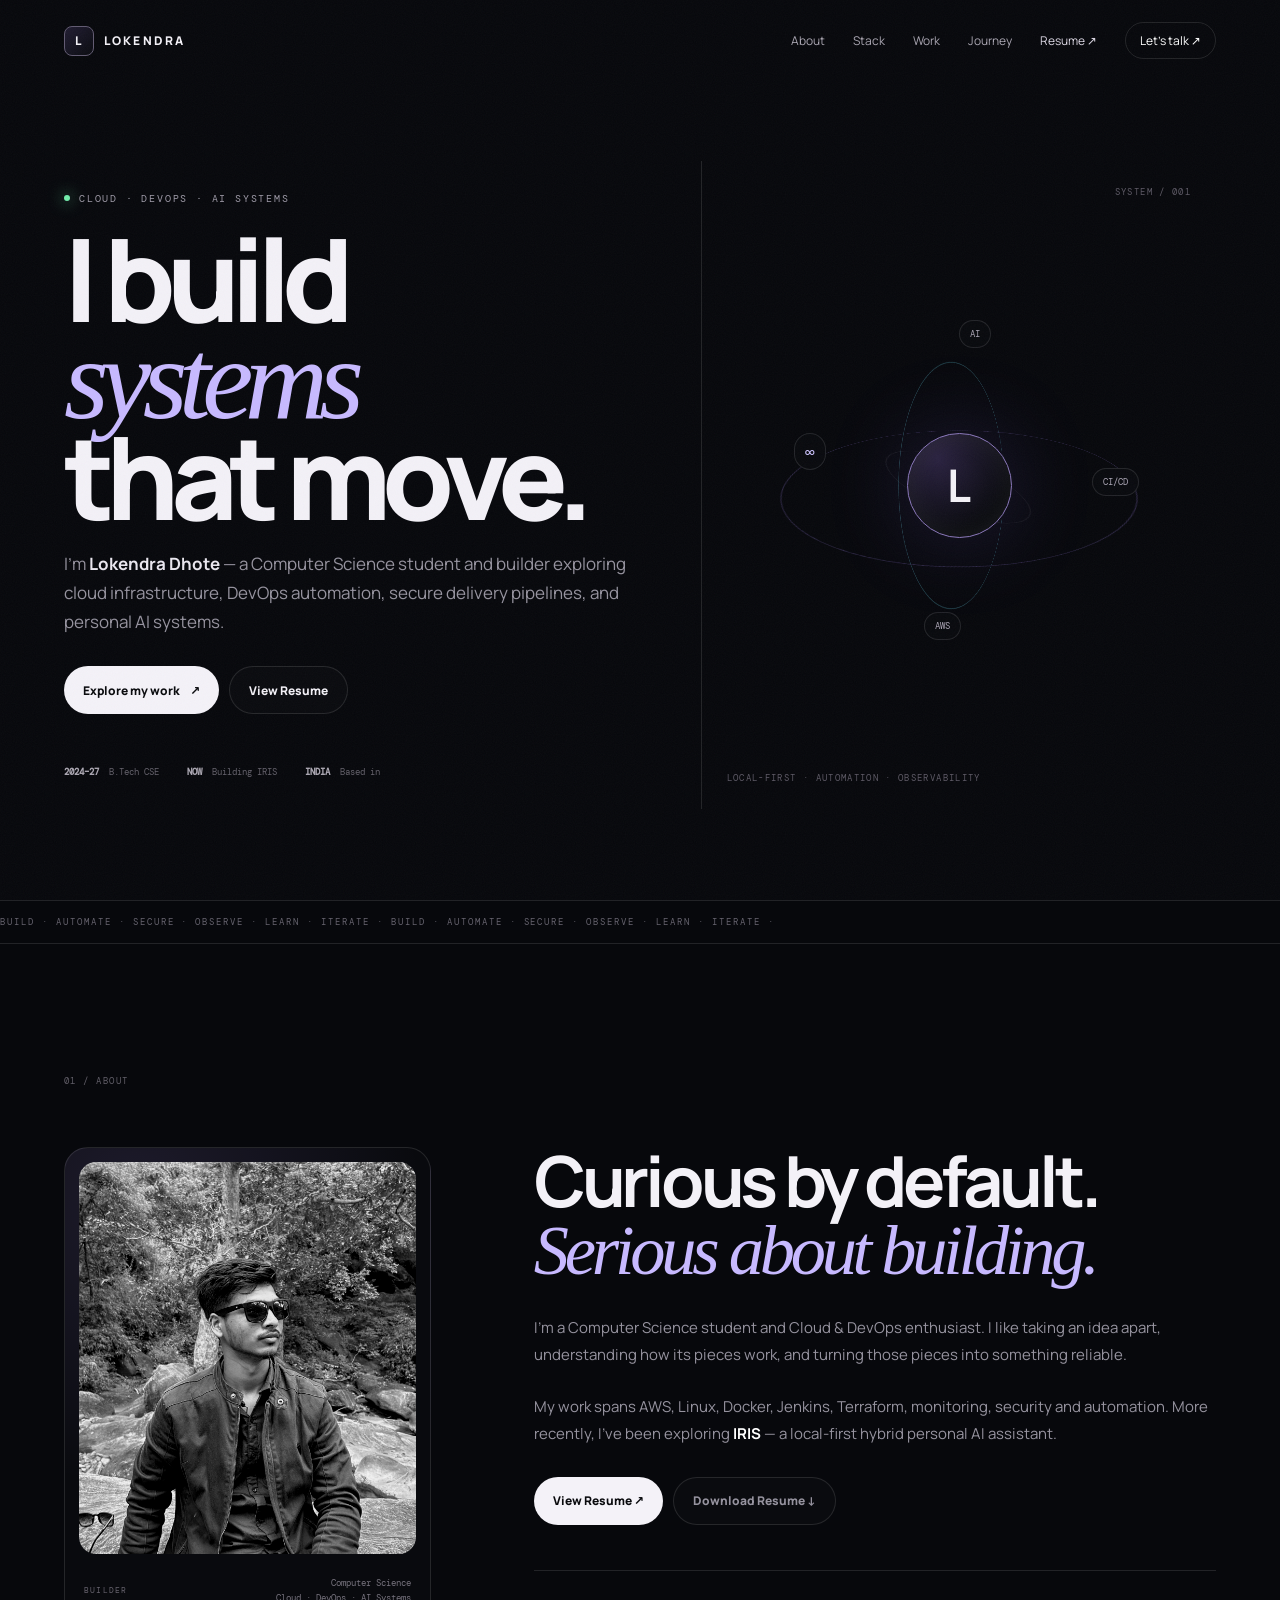
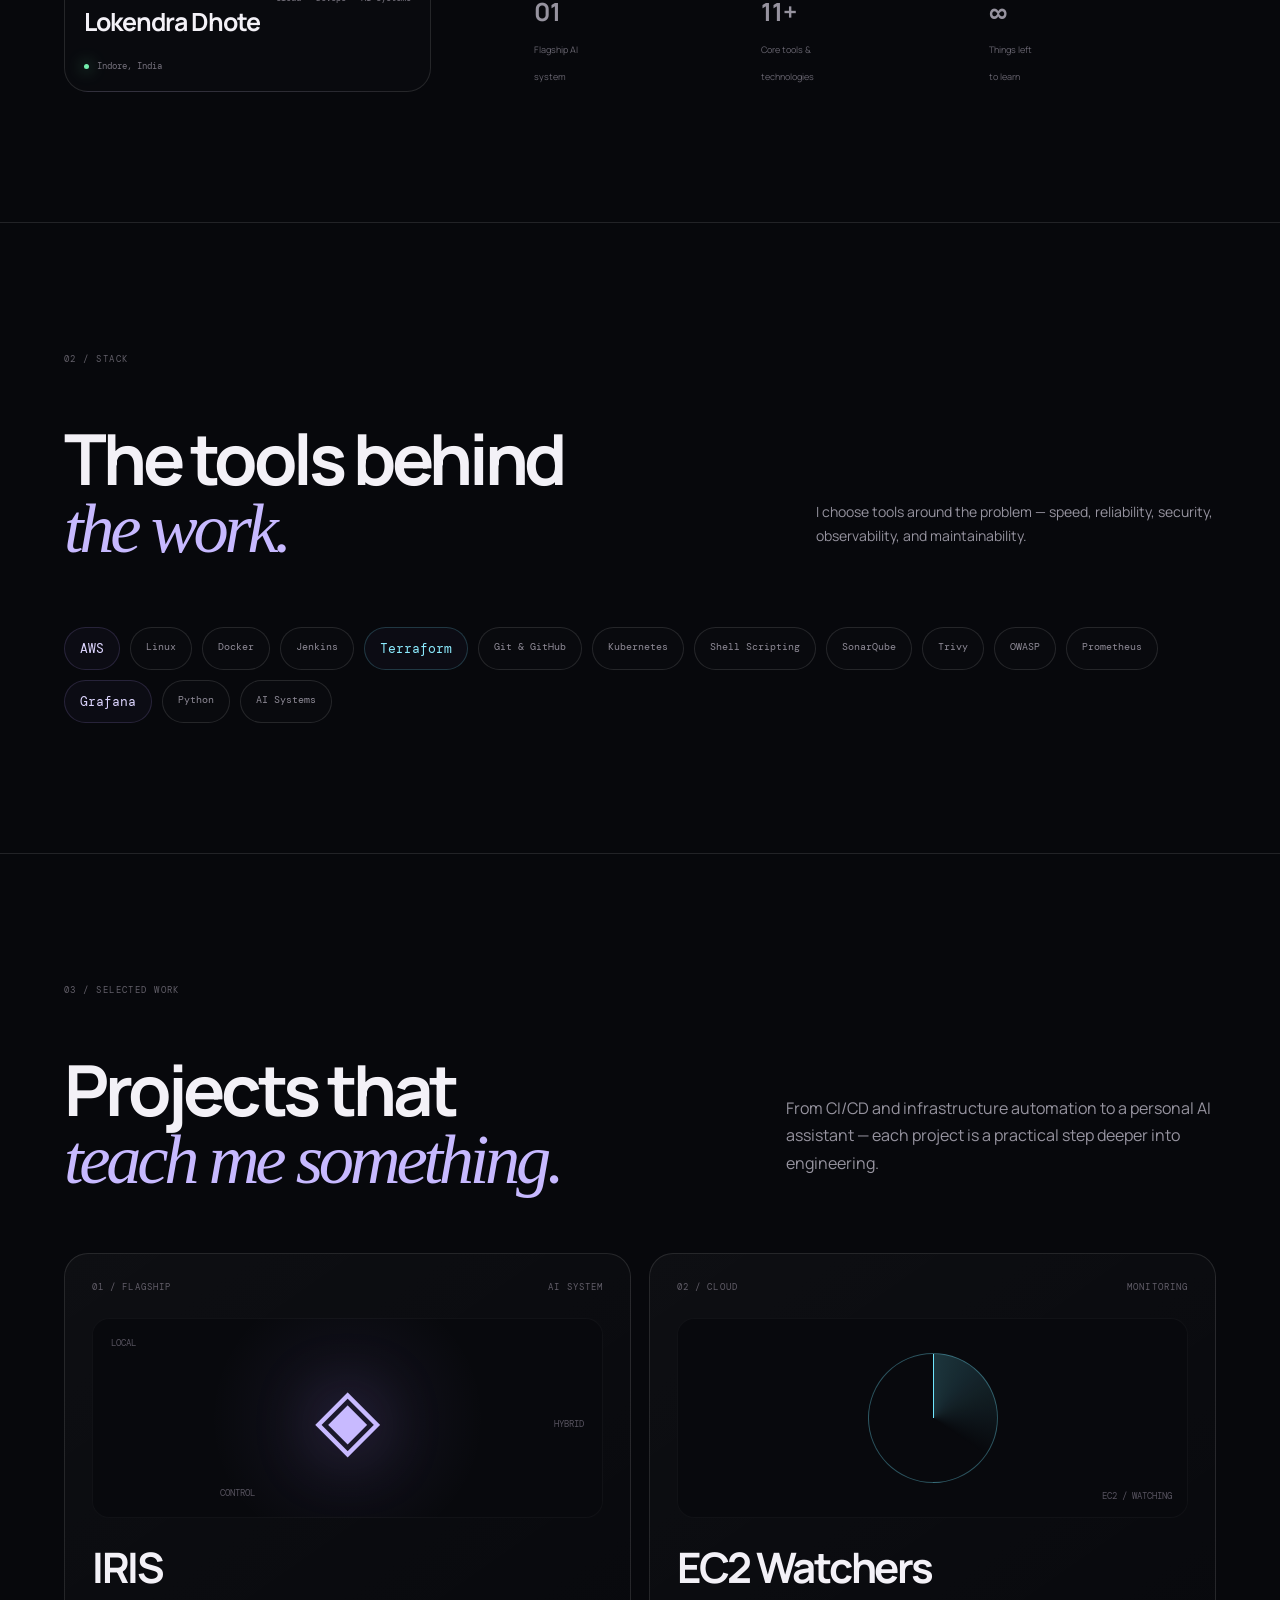
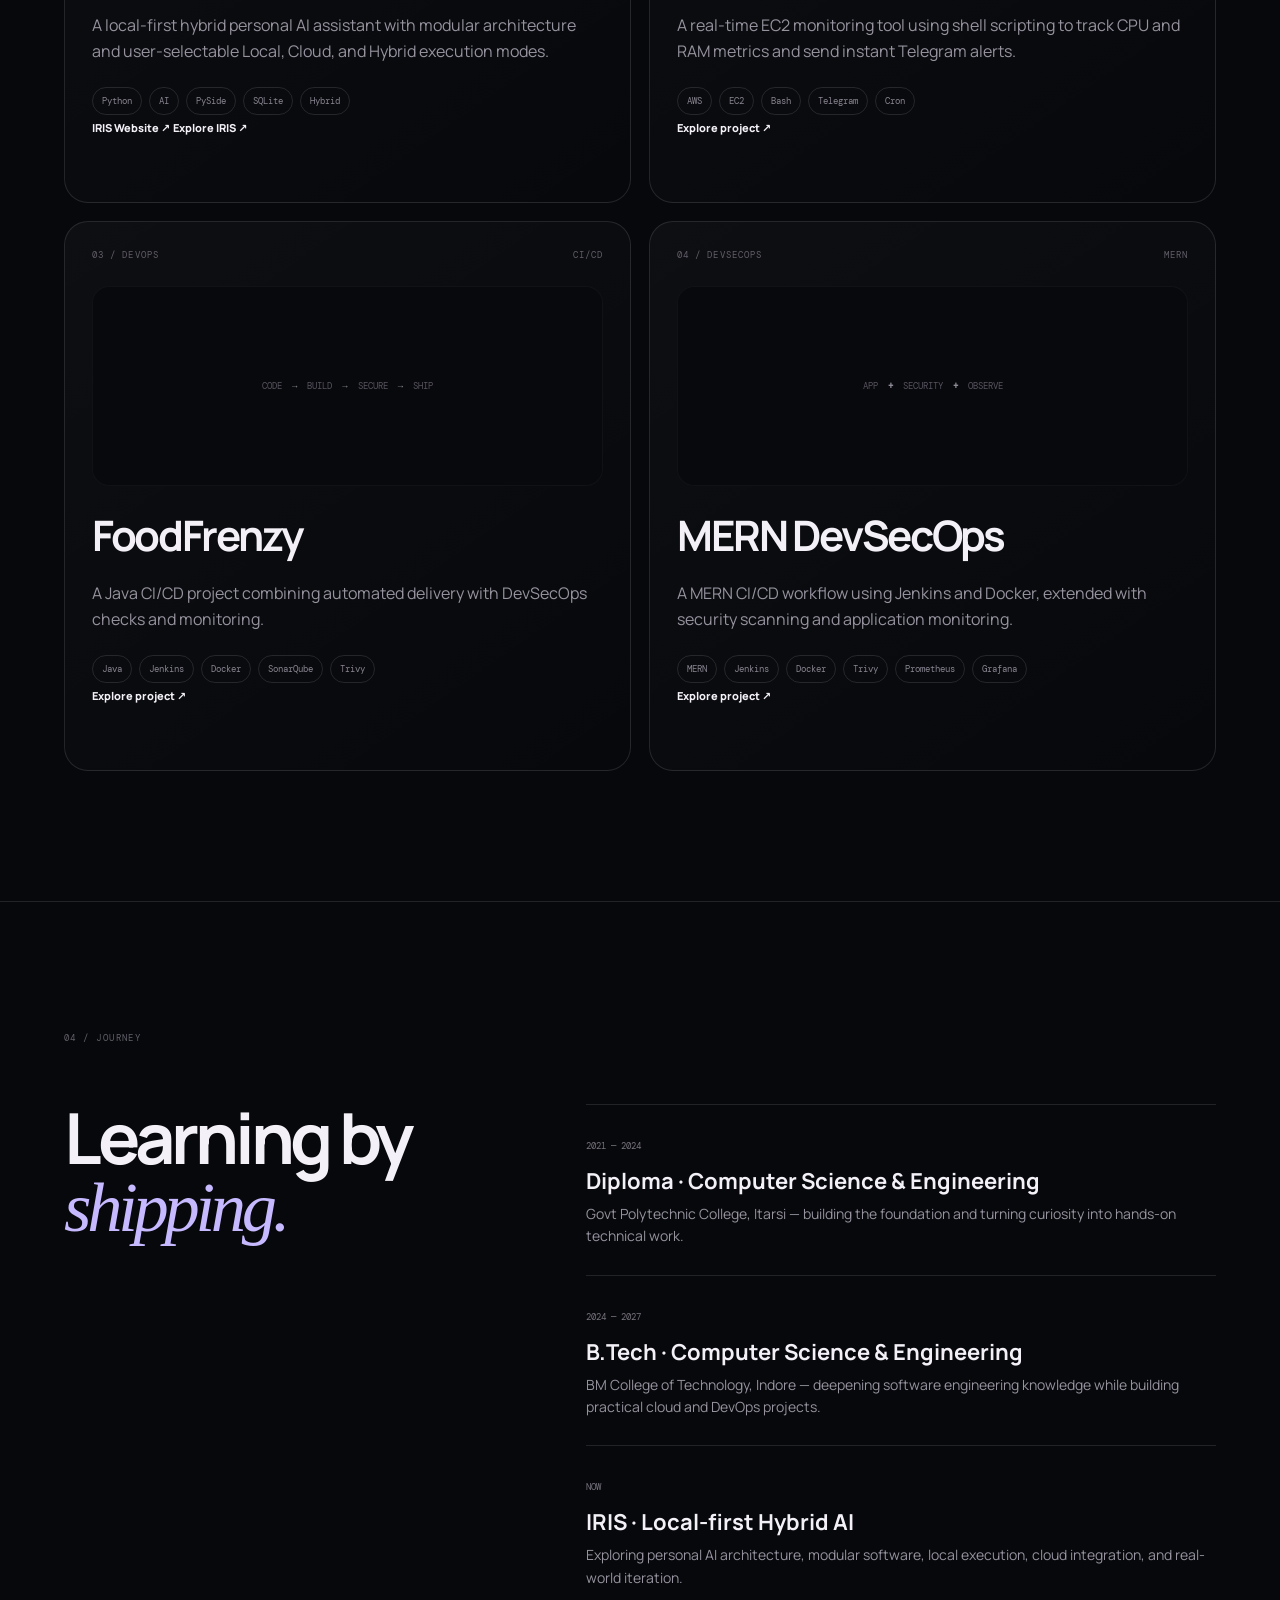
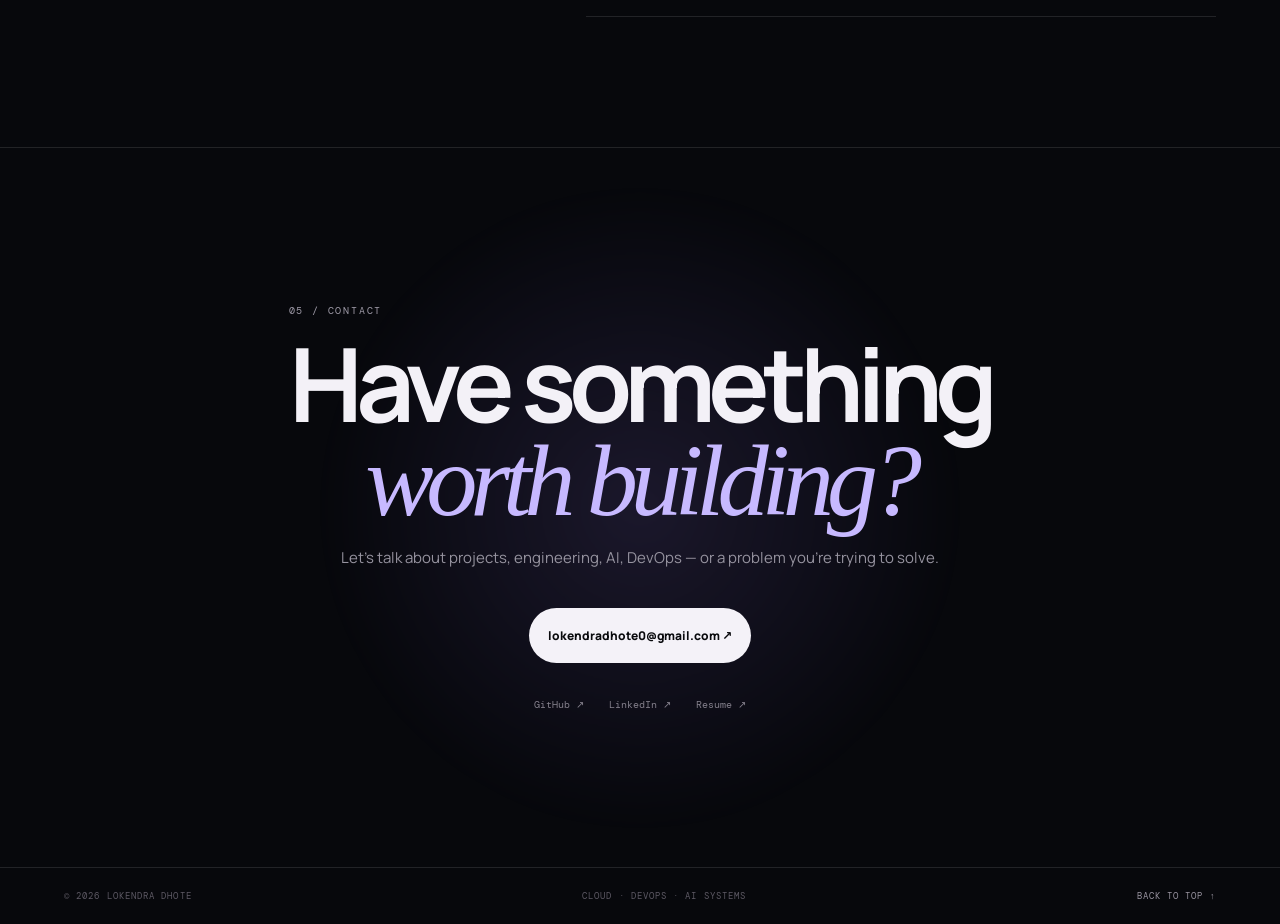
==== commit 5bc86294: "Fix IRIS project links layout" ====
--- a/index.html
+++ b/index.html
@@ -12,7 +12,7 @@
   <title>Lokendra Dhote | Cloud · DevOps · AI Systems</title>
 
   <meta name="description"
-        content="Lokendra Dhote — Computer Science student and Cloud, DevOps & AI Systems builder. Explore IRIS, EC2 Watchers and DevSecOps projects.">
+      content="Lokendra Dhote — Computer Science student and Cloud, DevOps & AI Systems builder. Explore IRIS, EC2 Watchers and DevSecOps projects.">
 
   <meta name="author" content="Lokendra Dhote">
   <meta name="keywords"
@@ -49,33 +49,50 @@
        a real person and connects the portfolio with GitHub and
        LinkedIn profiles.
        ============================================================ -->
-  <script type="application/ld+json">
-  {
-    "@context": "https://schema.org",
-    "@type": "Person",
-    "name": "Lokendra Dhote",
-    "url": "https://lokendradhote.vercel.app/",
-    "image": "https://lokendradhote.vercel.app/assets/lokendra img.jpg",
-    "jobTitle": "Cloud & DevOps Enthusiast",
-    "description": "Computer Science student exploring Cloud, DevOps and AI Systems.",
-    "sameAs": [
-      "https://github.com/lokendradhote",
-      "https://www.linkedin.com/in/lokendra-dhote-b47152257"
-    ],
-    "knowsAbout": [
-      "Cloud Computing",
-      "DevOps",
-      "AWS",
-      "CI/CD",
-      "DevSecOps",
-      "AI Systems",
-      "Docker",
-      "Jenkins",
-      "Terraform",
-      "Kubernetes"
-    ]
-  }
-  </script>
+<script type="application/ld+json">
+{
+  "@context": "https://schema.org",
+  "@graph": [
+    {
+      "@type": "Person",
+      "@id": "https://lokendradhote.vercel.app/#person",
+      "name": "Lokendra Dhote",
+      "url": "https://lokendradhote.vercel.app/",
+      "image": "https://lokendradhote.vercel.app/assets/lokendra%20img.jpg",
+      "jobTitle": "Cloud & DevOps Enthusiast",
+      "description": "Computer Science student exploring Cloud, DevOps and AI Systems.",
+      "sameAs": [
+        "https://github.com/lokendradhote",
+        "https://www.linkedin.com/in/lokendra-dhote-b47152257"
+      ],
+      "knowsAbout": [
+        "Cloud Computing",
+        "DevOps",
+        "AWS",
+        "CI/CD",
+        "DevSecOps",
+        "AI Systems",
+        "Docker",
+        "Jenkins",
+        "Terraform",
+        "Kubernetes"
+      ]
+    },
+    {
+      "@type": "SoftwareApplication",
+      "@id": "https://iris-ai-core.vercel.app/#iris",
+      "name": "IRIS",
+      "alternateName": "Intelligent Response & Interaction System",
+      "url": "https://iris-ai-core.vercel.app/",
+      "description": "A local-first hybrid personal AI assistant with Local, Cloud and Hybrid execution modes.",
+      "author": {
+        "@id": "https://lokendradhote.vercel.app/#person"
+      },
+      "codeRepository": "https://github.com/lokendradhote/IRIS"
+    }
+  ]
+}
+</script>
 
   <!-- Google Fonts. The website still works if the fonts fail to load. -->
   <link rel="preconnect" href="https://fonts.googleapis.com">
@@ -362,13 +379,21 @@
             <i>SQLite</i>
             <i>Hybrid</i>
           </div>
-
-          <!-- DUMMY LINK — replace with your real IRIS website/GitHub URL. -->
+           
+         
+          <a class="project-link"
+             href="https://iris-ai-core.vercel.app/"
+             target="_blank"
+             rel="noopener">
+              IRIS Website ↗
+            
+          </a>
           <a class="project-link"
              href="https://github.com/lokendradhote/IRIS"
              target="_blank"
              rel="noopener">
             Explore IRIS ↗
+            
           </a>
         </article>
 
--- a/style.css
+++ b/style.css
@@ -1003,20 +1003,36 @@
   font: 9px "DM Mono", monospace;
 }
 
-/* Project link */
-.project-link {
+/* Project links container */
+.project-links {
   position: absolute;
-
   bottom: 25px;
   left: 27px;
 
+  display: flex;
+  align-items: center;
+  gap: 16px;
+  flex-wrap: wrap;
+}
+
+/* Project links */
+.project-link {
   font-size: 11px;
   font-weight: 800;
-}
-
+  text-decoration: none;
+
+  display: inline-flex;
+  align-items: center;
+  gap: 6px;
+
+  transition: color 0.2s ease;
+}
+
+/* Hover */
 .project-link:hover {
   color: #d5caff;
 }
+
 
 /* ================================================================
    JOURNEY
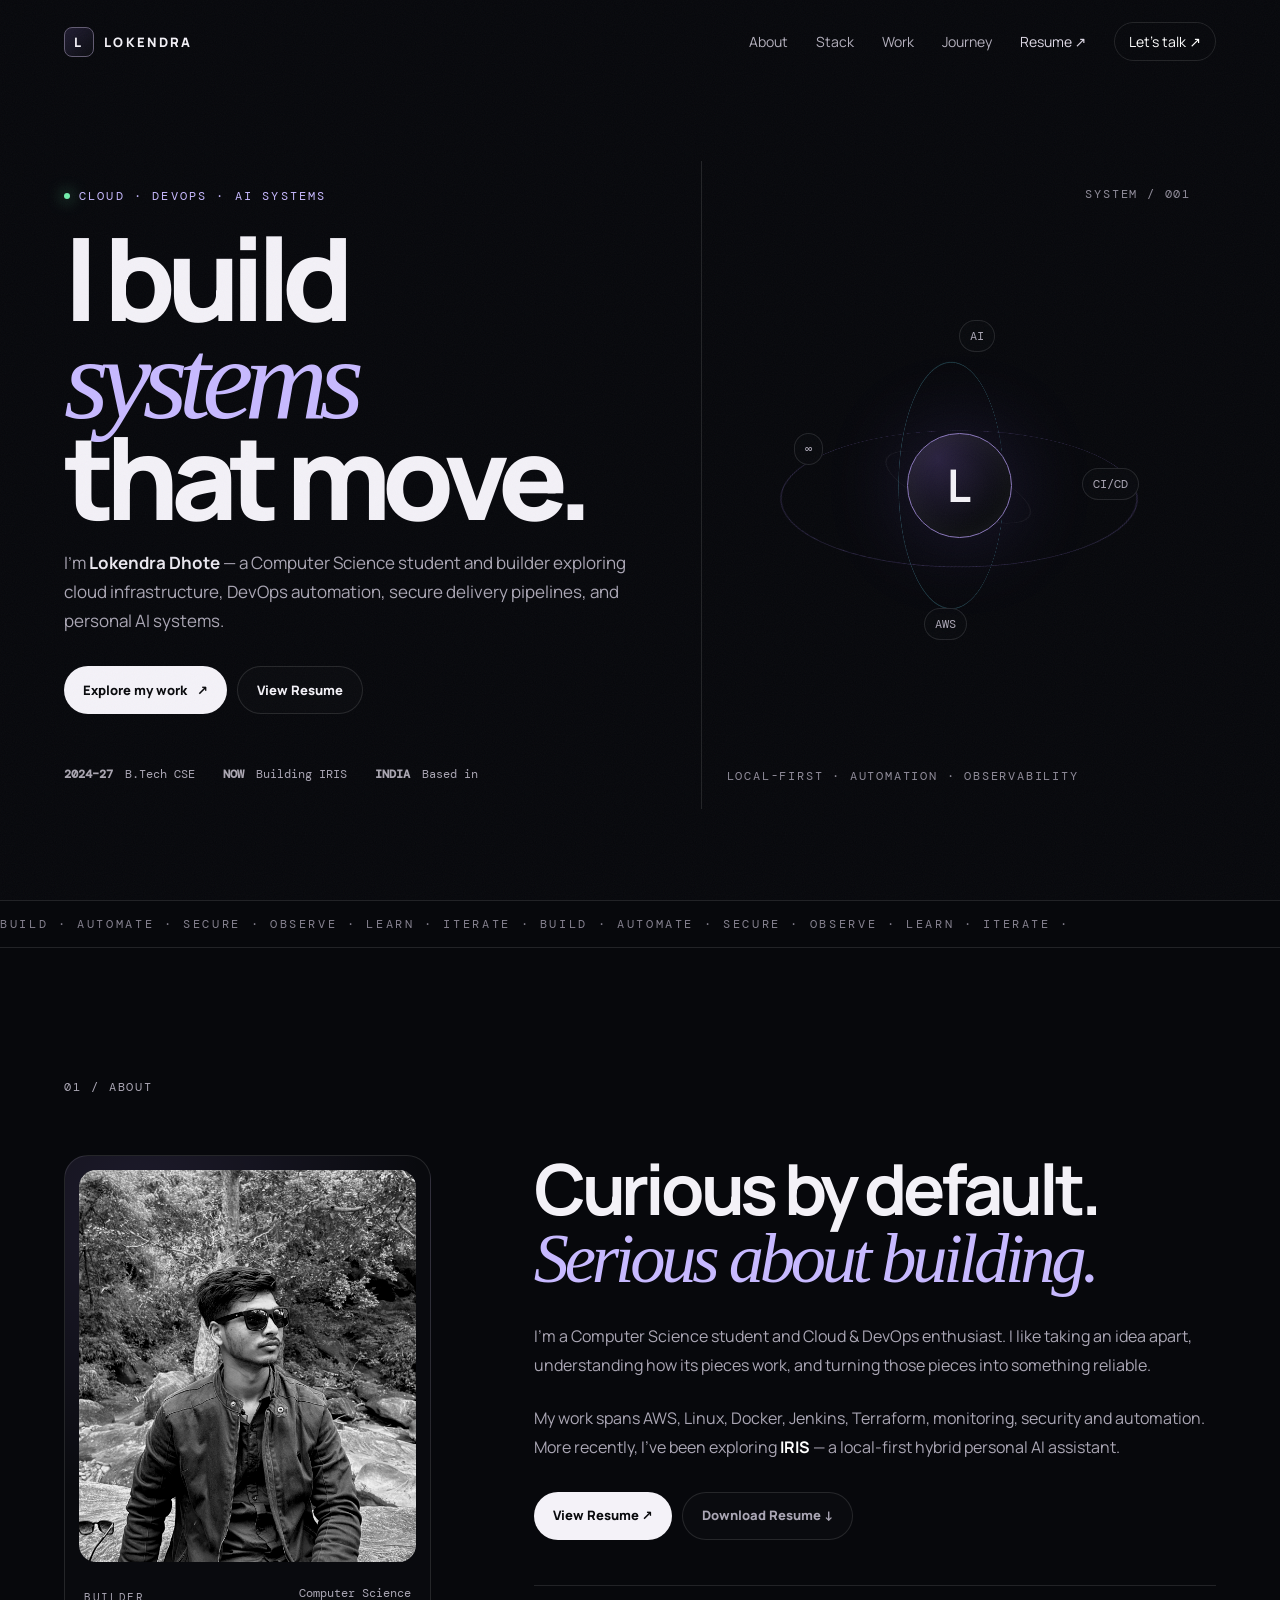
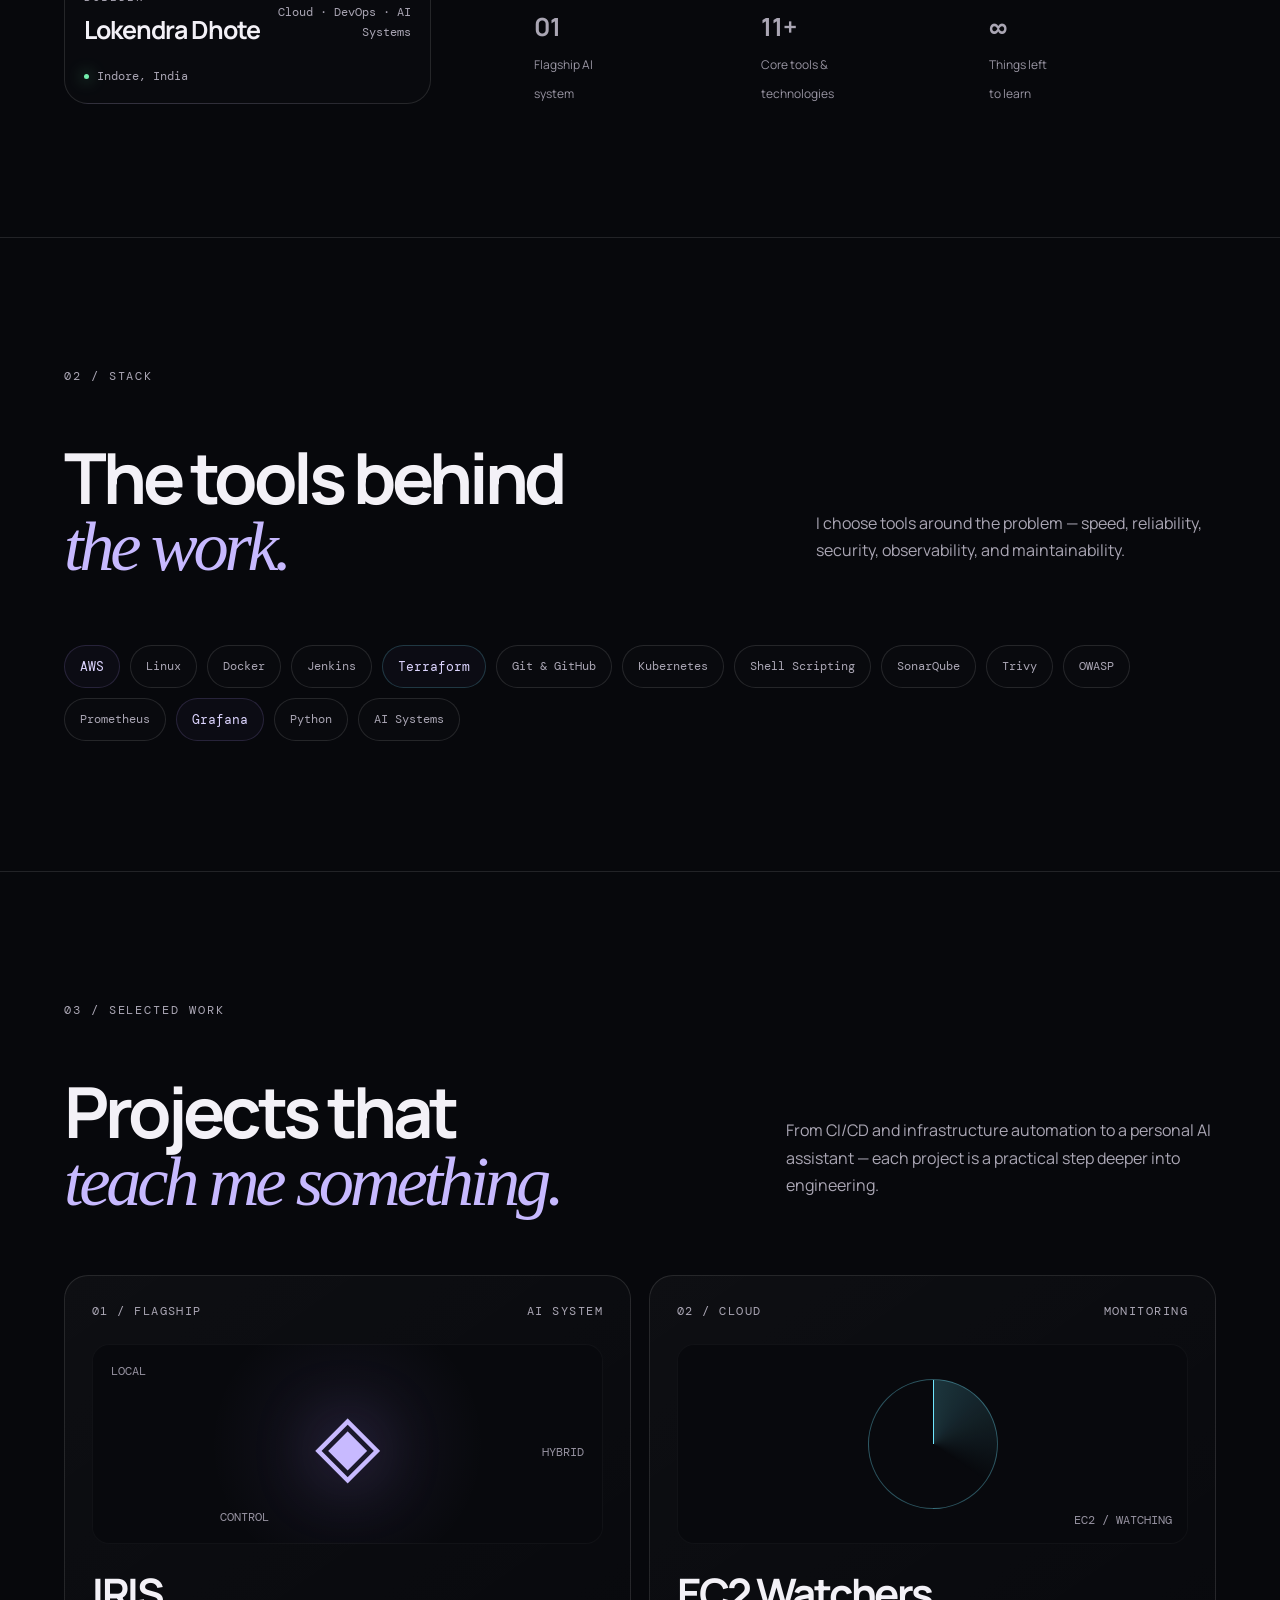
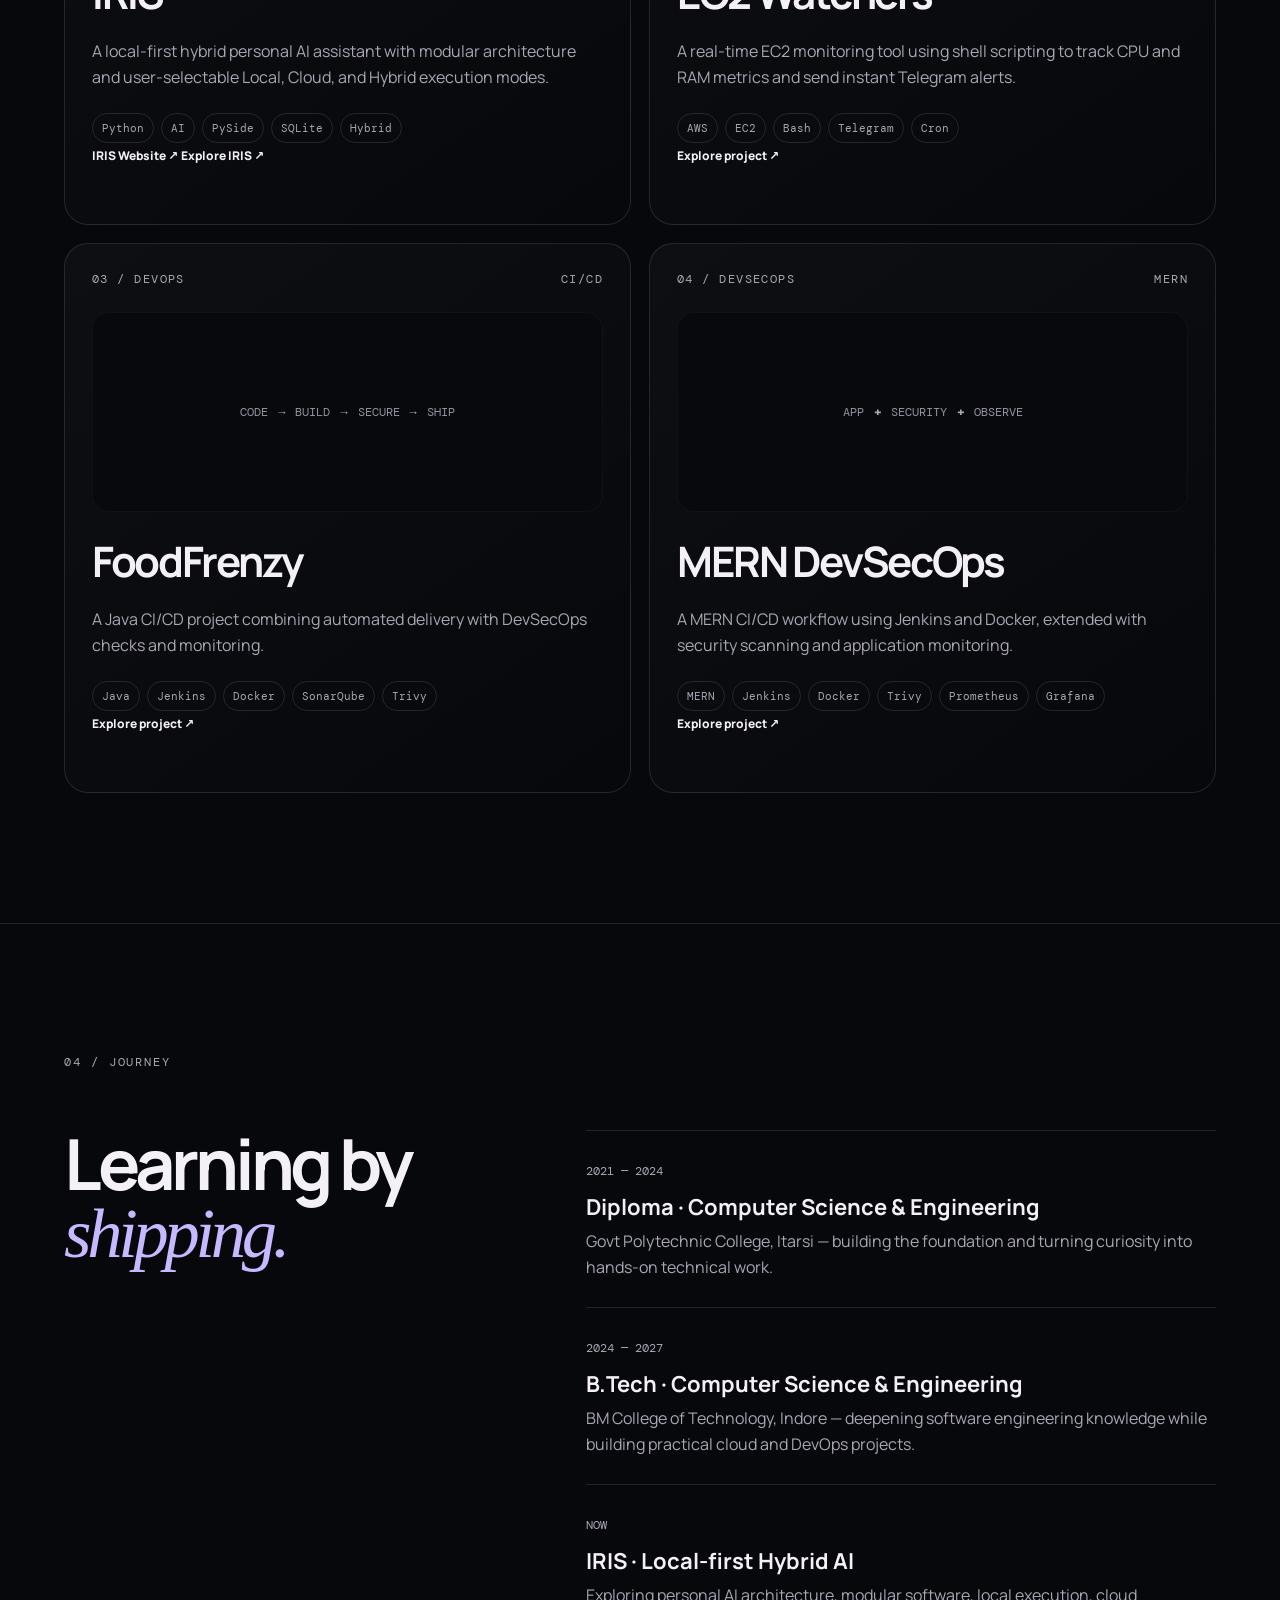
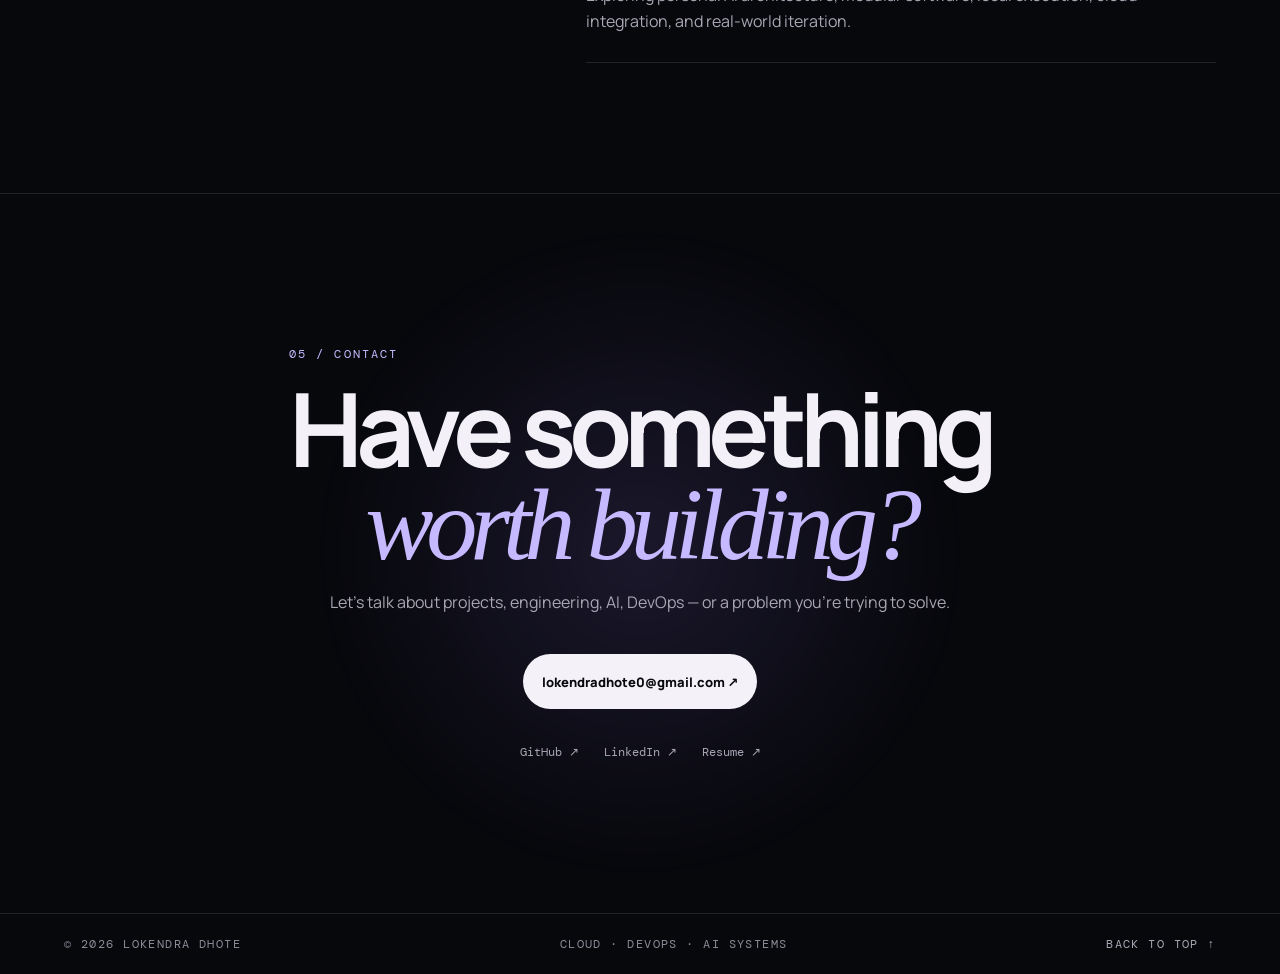
==== commit 6f51d124: "Add latest resume" ====
--- a/index.html
+++ b/index.html
@@ -132,7 +132,7 @@
       <!-- Resume file:
            Replace assets/resume.pdf with another filename only if
            you decide to change the standard filename. -->
-      <a class="nav-resume" href="assets/Lokendra Dhote resume 03-2026 .pdf" target="_blank" rel="noopener">
+      <a class="nav-resume" href="assets/Lokendra Dhote resume 09-2026.pdf" target="_blank" rel="noopener">
         Resume ↗
       </a>
 
@@ -168,7 +168,7 @@
             Explore my work <b>↗</b>
           </a>
 
-          <a class="btn btn-outline" href="assets/Lokendra Dhote resume 03-2026 .pdf" target="_blank" rel="noopener">
+          <a class="btn btn-outline" href="assets/Lokendra Dhote resume 09-2026.pdf" target="_blank" rel="noopener">
             View Resume
           </a>
         </div>
@@ -275,11 +275,11 @@
 
             <!-- Resume actions are also available here for easy access. -->
             <div class="resume-actions">
-              <a class="btn btn-light" href="assets/Lokendra Dhote resume 03-2026 .pdf" target="_blank" rel="noopener">
+              <a class="btn btn-light" href="assets/Lokendra Dhote resume 09-2026.pdf" target="_blank" rel="noopener">
                 View Resume ↗
               </a>
 
-              <a class="btn btn-outline" href="assets/Lokendra Dhote resume 03-2026 .pdf" download>
+              <a class="btn btn-outline" href="assets/Lokendra Dhote resume 09-2026.pdf" download>
                 Download Resume ↓
               </a>
             </div>
@@ -598,7 +598,7 @@
             LinkedIn ↗
           </a>
 
-          <a href="assets/Lokendra Dhote resume 03-2026 .pdf" target="_blank" rel="noopener">
+          <a href="ssets/Lokendra Dhote resume 09-2026.pdf" target="_blank" rel="noopener">
             Resume ↗
           </a>
         </div>
--- a/style.css
+++ b/style.css
@@ -1,6 +1,6 @@
 /* ================================================================
    LOKENDRA PORTFOLIO — GLOBAL STYLES
-   ---------------------------------------------------------------
+   ----------------------------------------------------------------
    This file contains the complete visual system:
    typography, layout, cards, animation, responsive behavior, etc.
 
@@ -102,7 +102,7 @@
 }
 
 .logo {
-  font-size: 12px;
+  font-size: 13px;
   font-weight: 800;
   letter-spacing: 0.18em;
 
@@ -130,7 +130,7 @@
   gap: 28px;
 
   color: #aaa6b2;
-  font-size: 12px;
+  font-size: 13px;
 }
 
 .nav nav a {
@@ -183,7 +183,7 @@
 }
 
 .eyebrow {
-  font: 10px "DM Mono", monospace;
+  font: 12px "DM Mono", monospace;
   letter-spacing: 0.18em;
   color: #9e9aa7;
 
@@ -256,7 +256,7 @@
   min-height: 48px;
   padding: 0 19px;
 
-  font-size: 12px;
+  font-size: 13px;
   font-weight: 800;
 
   transition: 0.25s;
@@ -281,8 +281,8 @@
   gap: 28px;
   margin-top: 52px;
 
-  color: #64616b;
-  font: 9px "DM Mono", monospace;
+  color: #85818f;
+  font: 11px "DM Mono", monospace;
 }
 
 .hero-facts b {
@@ -311,7 +311,7 @@
 .art-bottom {
   position: absolute;
 
-  font: 9px "DM Mono", monospace;
+  font: 11px "DM Mono", monospace;
   color: #5d5965;
   letter-spacing: 0.15em;
 }
@@ -415,7 +415,7 @@
   border-radius: 999px;
 
   color: #aaa5b4;
-  font: 9px "DM Mono", monospace;
+  font: 11px "DM Mono", monospace;
 }
 
 .sat-1 {
@@ -437,7 +437,7 @@
   left: 10px;
   top: 35%;
 
-  font-size: 16px;
+  font-size: 17px;
   color: #cfc5ff;
 }
 
@@ -452,7 +452,7 @@
   white-space: nowrap;
 
   color: #66636e;
-  font: 9px "DM Mono", monospace;
+  font: 11px "DM Mono", monospace;
   letter-spacing: 0.22em;
 
   padding: 15px 0;
@@ -480,8 +480,8 @@
 }
 
 .section-label {
-  font: 9px "DM Mono", monospace;
-  color: #625f69;
+  font: 11px "DM Mono", monospace;
+  color: #817d8b;
   letter-spacing: 0.16em;
   margin-bottom: 60px;
 }
@@ -621,17 +621,17 @@
 }
 
 .mini-label {
-  font: 8px "DM Mono", monospace;
+  font: 10px "DM Mono", monospace;
   letter-spacing: 0.15em;
-  color: #67636e;
+  color: #85818f;
 }
 
 .profile-role {
   text-align: right;
 
-  color: #77737e;
-
-  font: 9px/1.6 "DM Mono", monospace;
+  color: #94909e;
+
+  font: 11px/1.6 "DM Mono", monospace;
 }
 
 .profile-location {
@@ -641,9 +641,9 @@
 
   padding: 13px 5px 5px;
 
-  color: #77737e;
-
-  font: 9px "DM Mono", monospace;
+  color: #94909e;
+
+  font: 11px "DM Mono", monospace;
 }
 
 .profile-location .status {
@@ -701,8 +701,8 @@
 }
 
 .stats small {
-  font-size: 9px;
-  color: #686570;
+  font-size: 11px;
+  color: #77737f;
   line-height: 1.4;
 }
 
@@ -726,7 +726,7 @@
 
   color: var(--muted);
   line-height: 1.7;
-  font-size: 14px;
+  font-size: 15px;
 }
 
 .skill-cloud {
@@ -745,9 +745,9 @@
   padding: 12px 15px;
   border-radius: 999px;
 
-  color: #8f8b97;
-
-  font: 10px "DM Mono", monospace;
+  color: #aaa6b4;
+
+  font: 11px "DM Mono", monospace;
 
   background: #ffffff03;
 
@@ -835,9 +835,9 @@
   display: flex;
   justify-content: space-between;
 
-  color: #625e69;
-
-  font: 9px "DM Mono", monospace;
+  color: #817d8b;
+
+  font: 11px "DM Mono", monospace;
   letter-spacing: 0.12em;
 }
 
@@ -872,9 +872,9 @@
   justify-content: center;
   gap: 10px;
 
-  color: #57535f;
-
-  font: 9px "DM Mono", monospace;
+  color: #77727f;
+
+  font: 11px "DM Mono", monospace;
 }
 
 /* IRIS */
@@ -978,7 +978,7 @@
 /* Pipeline */
 .pipeline b,
 .devsec b {
-  color: #8f8b97;
+  color: #aaa6b4;
 }
 
 /* Tags */
@@ -998,9 +998,9 @@
   padding: 7px 9px;
   border-radius: 999px;
 
-  color: #898591;
-
-  font: 9px "DM Mono", monospace;
+  color: #a09ca9;
+
+  font: 10px "DM Mono", monospace;
 }
 
 /* Project links container */
@@ -1017,7 +1017,7 @@
 
 /* Project links */
 .project-link {
-  font-size: 11px;
+  font-size: 12px;
   font-weight: 800;
   text-decoration: none;
 
@@ -1033,7 +1033,6 @@
   color: #d5caff;
 }
 
-
 /* ================================================================
    JOURNEY
    ================================================================ */
@@ -1061,8 +1060,8 @@
 }
 
 .timeline span {
-  font: 9px "DM Mono", monospace;
-  color: #77737e;
+  font: 11px "DM Mono", monospace;
+  color: #94909e;
 }
 
 .timeline h3 {
@@ -1076,7 +1075,7 @@
   line-height: 1.6;
   margin: 0;
 
-  font-size: 14px;
+  font-size: 15px;
 }
 
 /* ================================================================
@@ -1141,7 +1140,7 @@
 
 .contact p {
   color: var(--muted);
-  font-size: 15px;
+  font-size: 16px;
 }
 
 .big {
@@ -1156,9 +1155,9 @@
 
   margin-top: 35px;
 
-  color: #85818d;
-
-  font: 10px "DM Mono", monospace;
+  color: #9894a2;
+
+  font: 11px "DM Mono", monospace;
 }
 
 .socials a:hover {
@@ -1177,14 +1176,20 @@
   display: flex;
   justify-content: space-between;
 
-  color: #5d5964;
-
-  font: 9px "DM Mono", monospace;
+  color: #787480;
+
+  font: 11px "DM Mono", monospace;
   letter-spacing: 0.12em;
 }
 
 footer a {
   color: #9994a1;
+}
+
+
+/* Keep profile name on one line */
+.profile-info h3 {
+  white-space: nowrap;
 }
 
 /* ================================================================
@@ -1360,4 +1365,130 @@
     animation-iteration-count: 1 !important;
     scroll-behavior: auto !important;
   }
-}+}
+
+/* ================================================================
+   FINAL TEXT VISIBILITY — small / muted text
+   ================================================================ */
+
+:root {
+  --muted: #aaa6b4;
+}
+
+.nav nav {
+  font-size: 14px;
+  color: #b4b0bd;
+}
+
+.eyebrow {
+  font-size: 12px;
+  color: #c7b9ff;
+}
+
+.hero-facts {
+  font-size: 12px;
+  color: #aaa6b4;
+}
+
+.art-caption,
+.art-bottom {
+  font-size: 12px;
+  color: #8f8b99;
+}
+
+.sat {
+  font-size: 12px;
+  color: #aaa6b4;
+}
+
+.ticker {
+  font-size: 12px;
+  color: #85818f;
+}
+
+.section-label {
+  font-size: 12px;
+  color: #aaa6b4;
+}
+
+.mini-label {
+  font-size: 11px;
+  color: #aaa6b4;
+}
+
+.profile-role,
+.profile-location {
+  font-size: 12px;
+  color: #aaa6b4;
+}
+
+.body-copy {
+  font-size: 16px;
+}
+
+.stats small {
+  font-size: 12px;
+  color: #9995a3;
+}
+
+.stack-head p,
+.project-intro p {
+  font-size: 16px;
+}
+
+.skill-cloud span {
+  font-size: 12px;
+  color: #aaa6b4;
+}
+
+.skill-cloud .featured {
+  font-size: 13px;
+  color: #ddd5ff;
+}
+
+.project-meta {
+  font-size: 12px;
+  color: #aaa6b4;
+}
+
+.project-visual {
+  font-size: 12px;
+  color: #9692a0;
+}
+
+.tags i {
+  font-size: 11px;
+  color: #aaa6b4;
+}
+
+.project-link {
+  font-size: 12px;
+}
+
+.timeline span {
+  font-size: 12px;
+  color: #aaa6b4;
+}
+
+.timeline p {
+  font-size: 16px;
+}
+
+.contact p {
+  font-size: 16px;
+}
+
+.socials {
+  font-size: 12px;
+  color: #aaa6b4;
+}
+
+footer {
+  font-size: 12px;
+  color: #8f8b99;
+}
+
+footer a {
+  color: #aaa6b4;
+}
+
